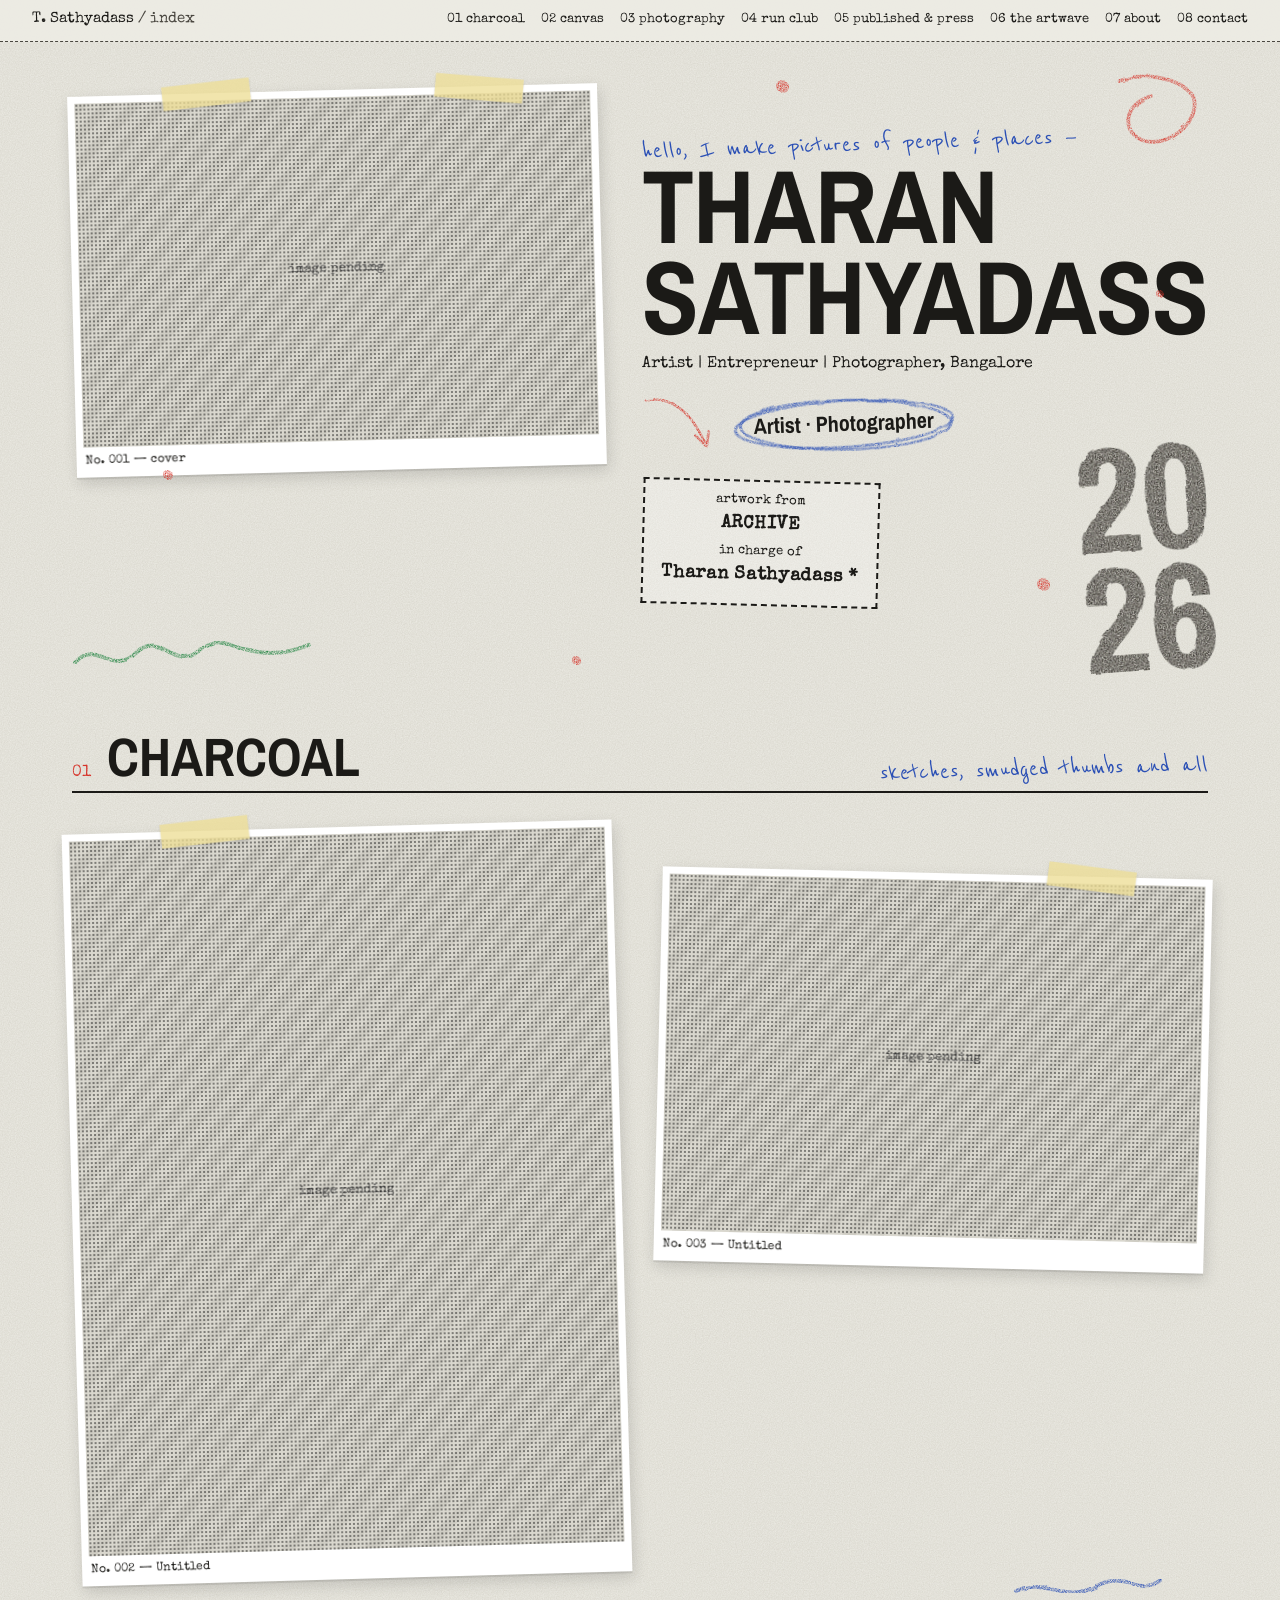
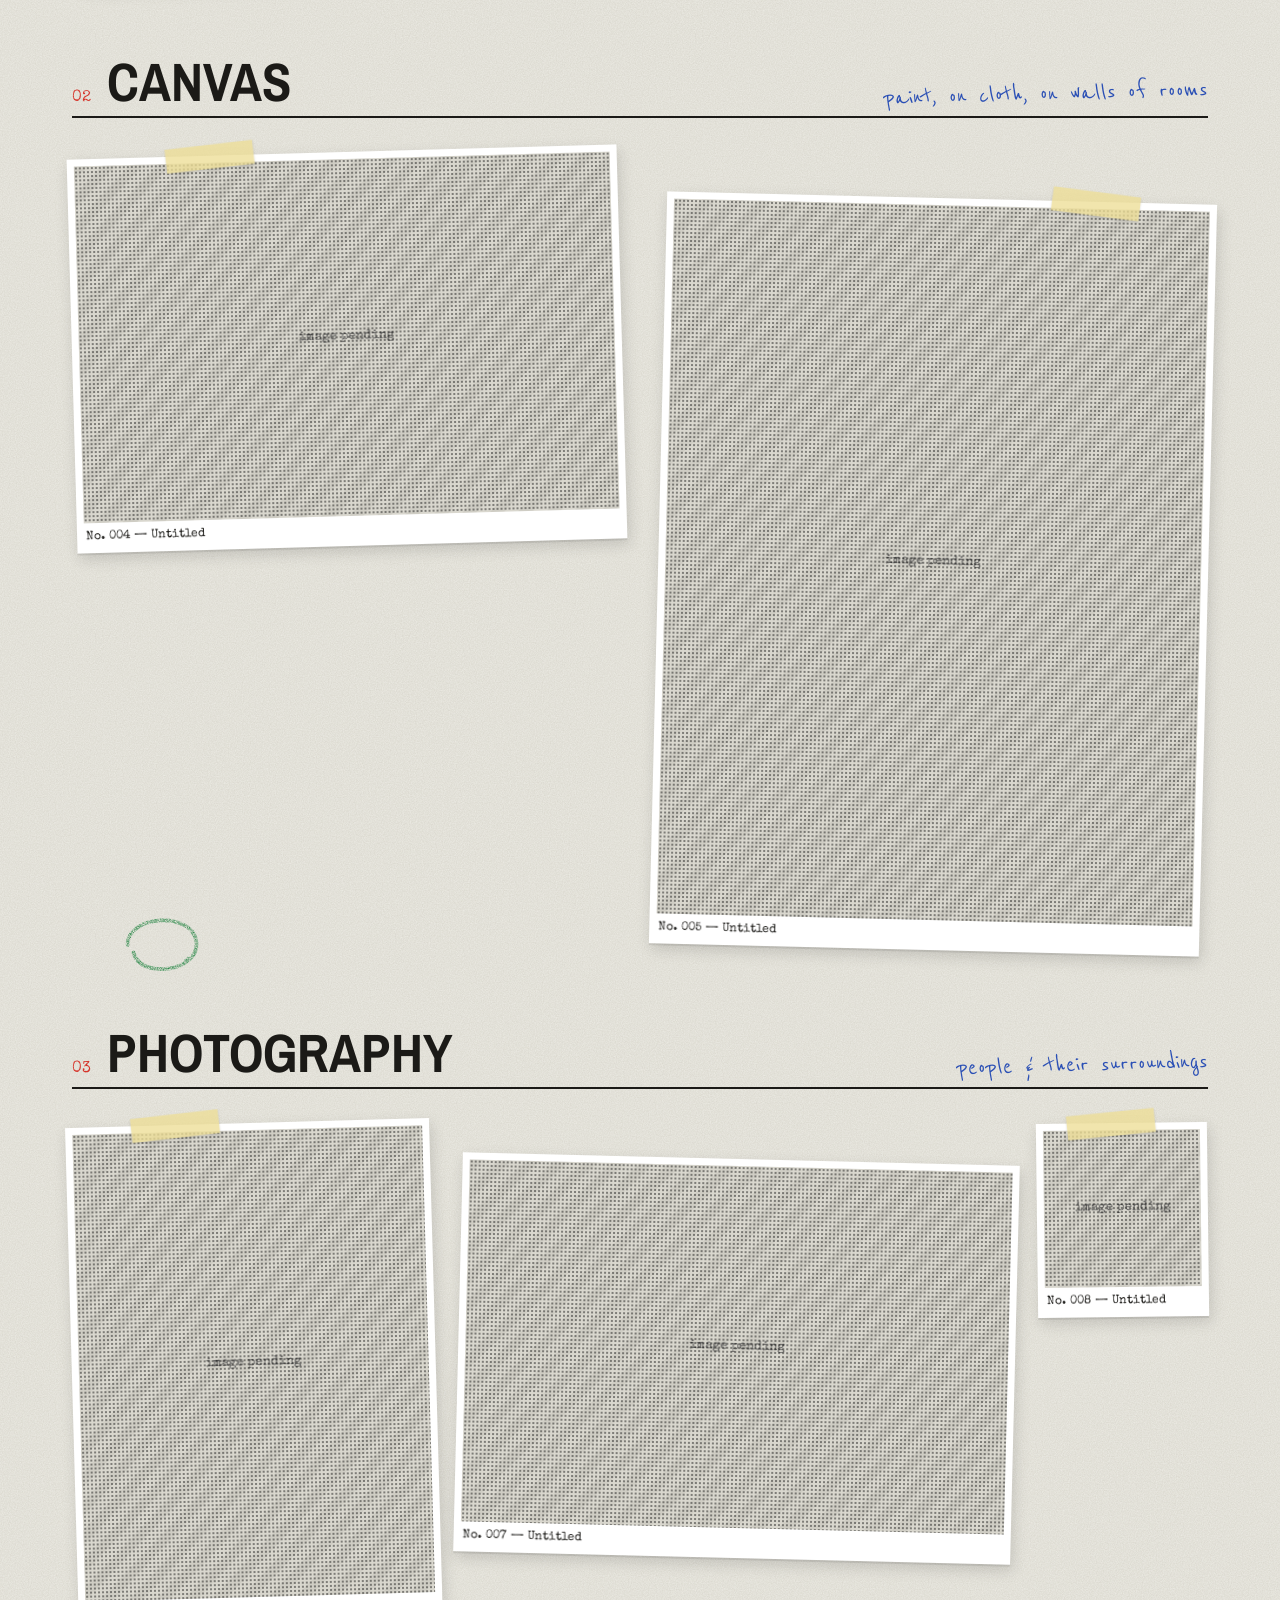
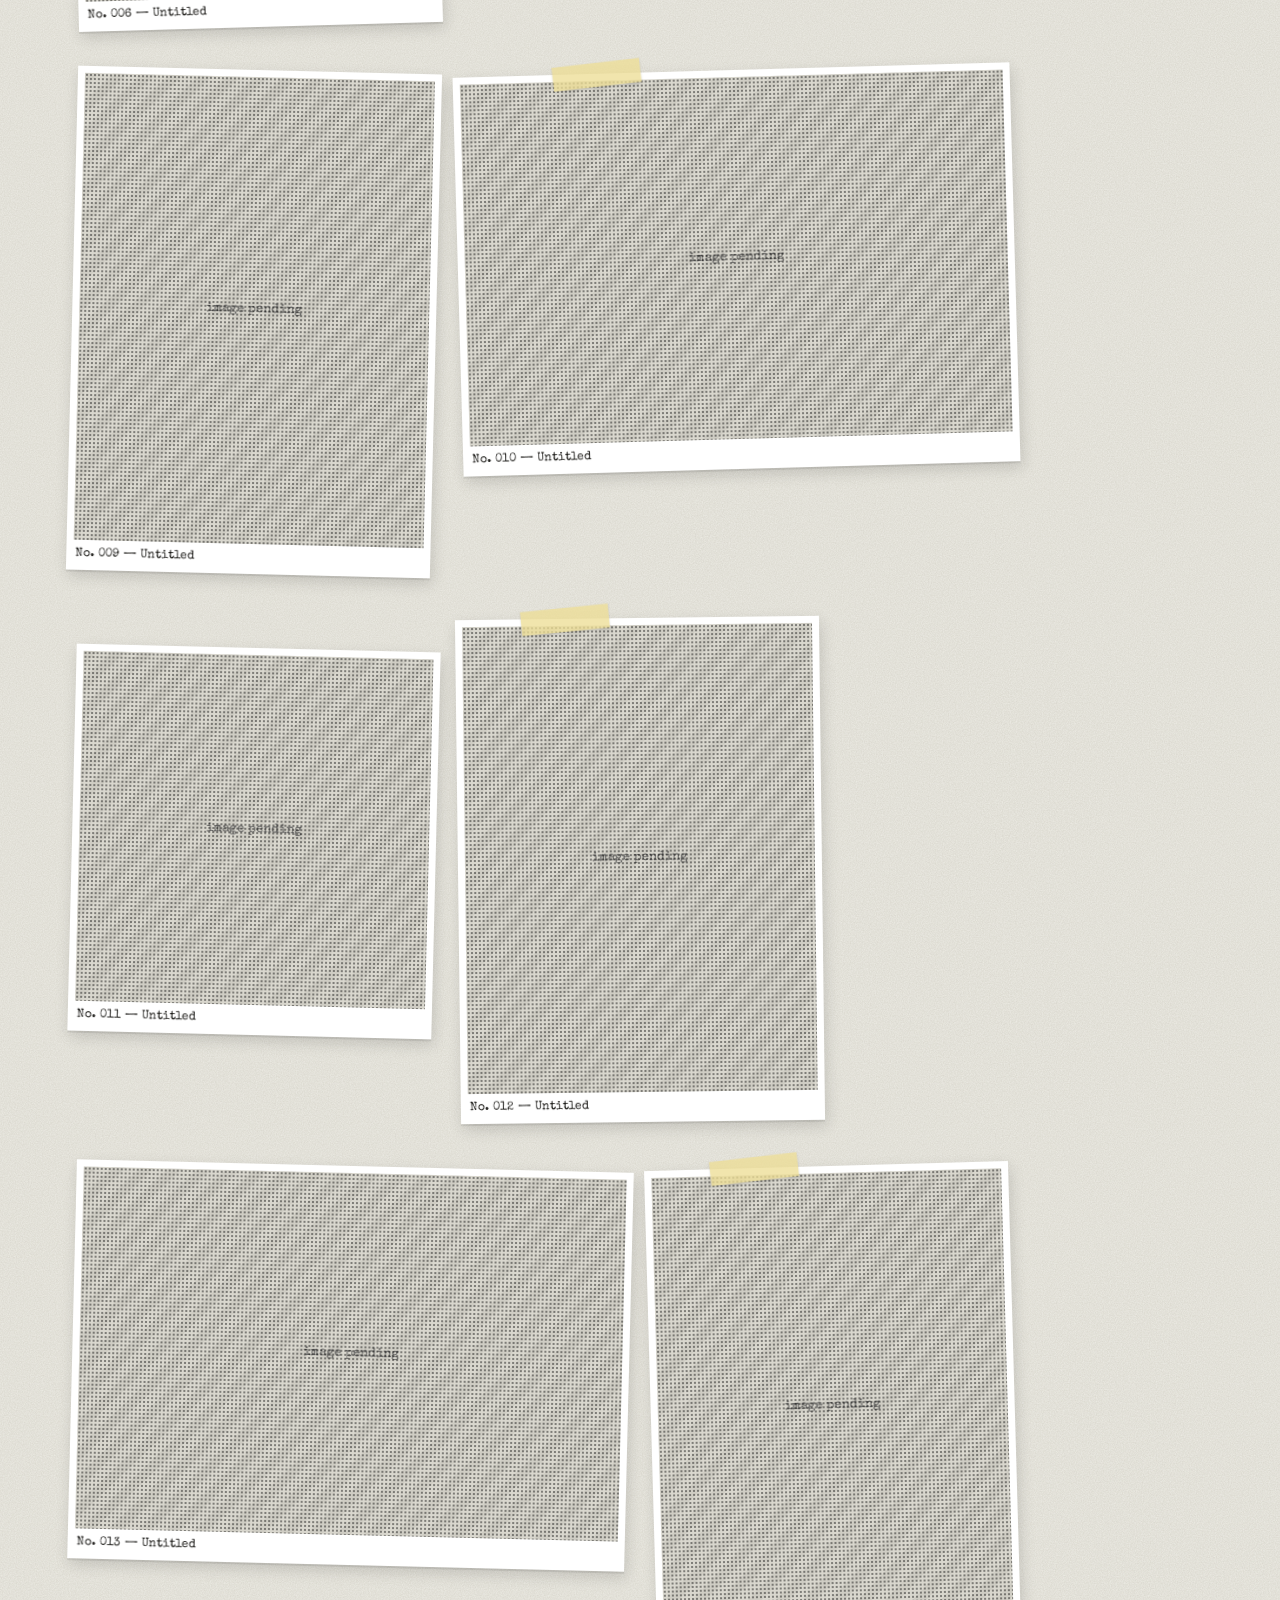
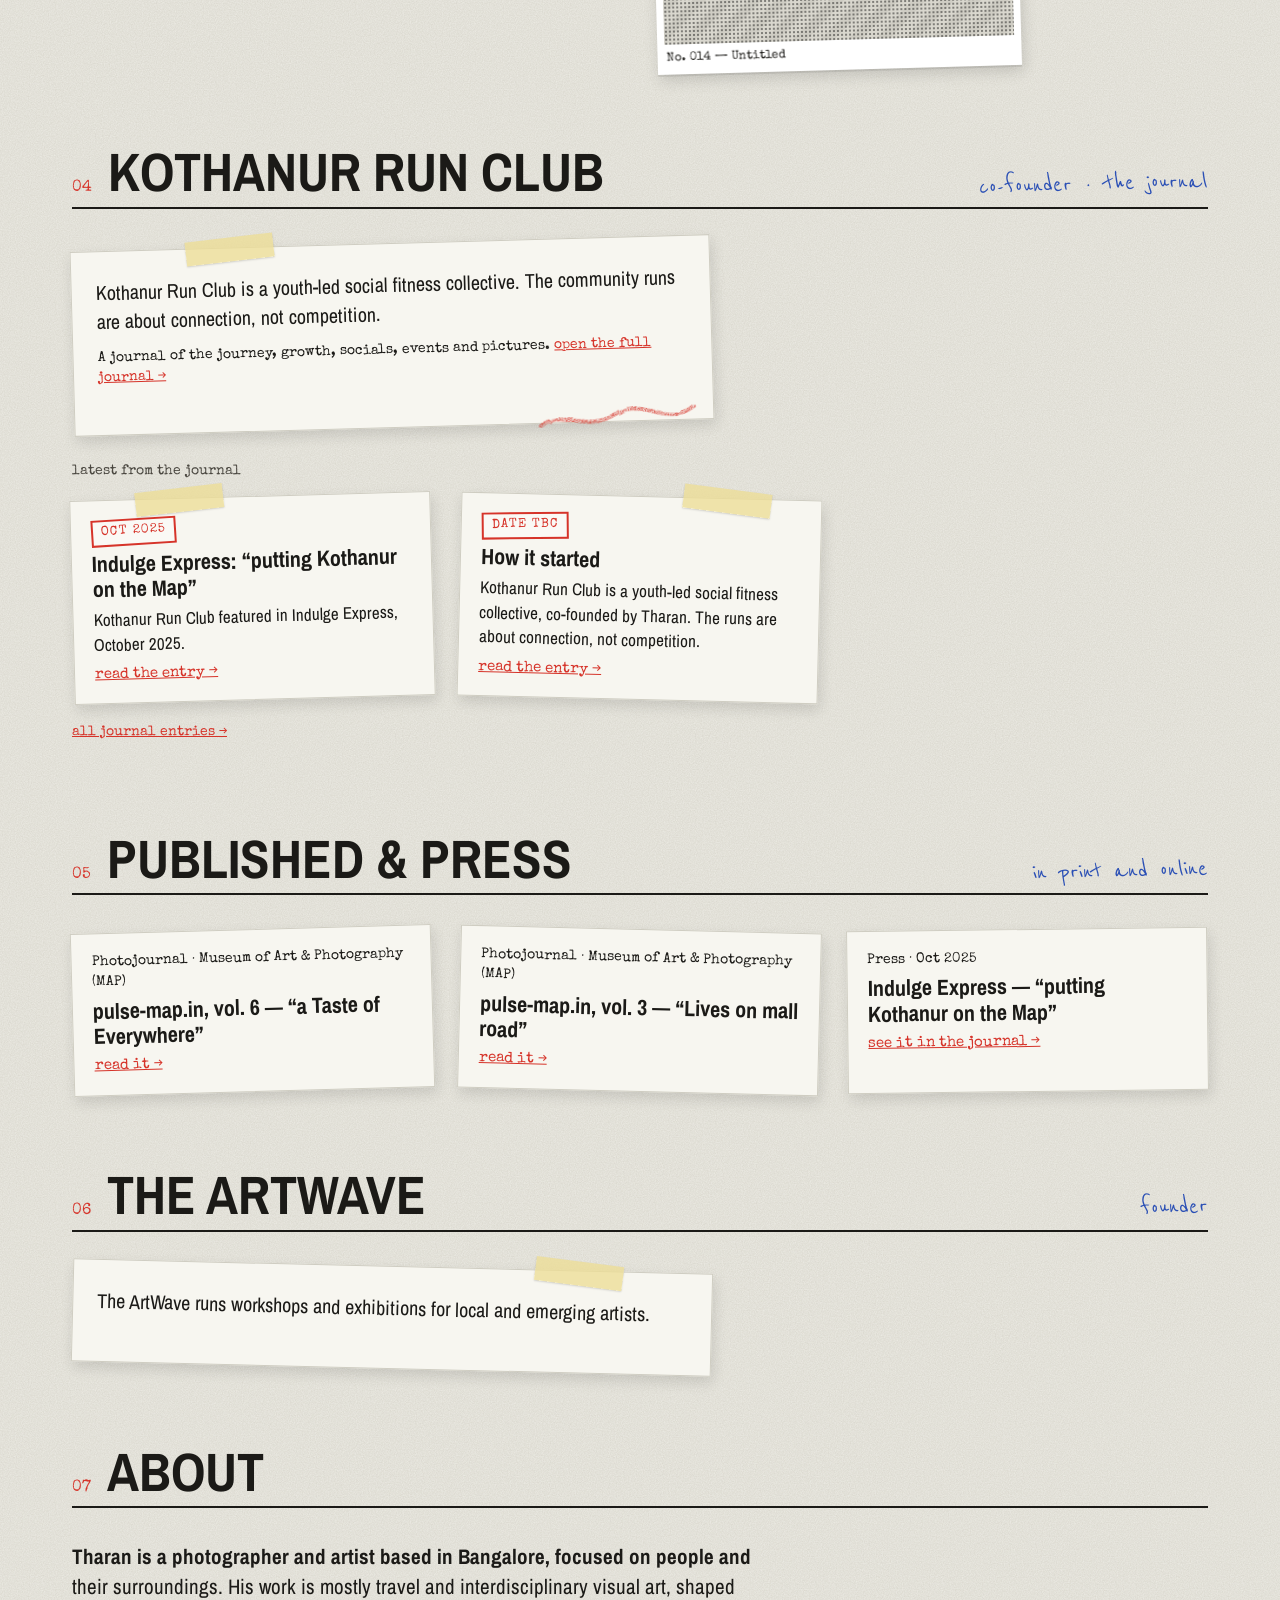
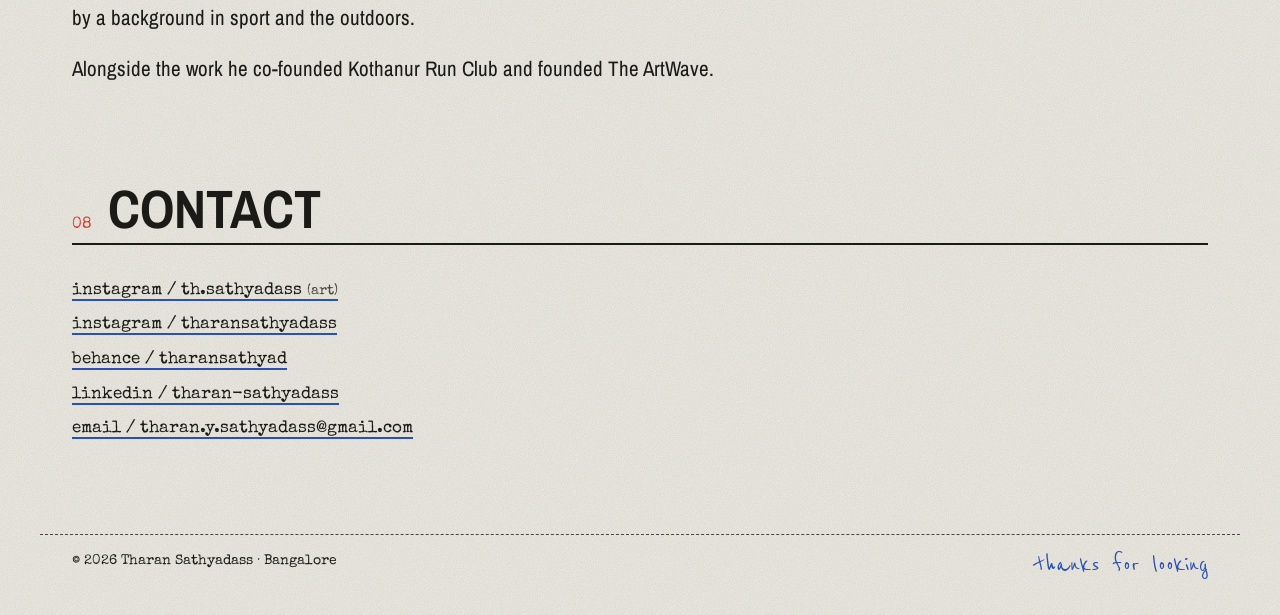
==== index.html @ 6a8d122a "First draft of Tharan's portfolio site Zine/archive collage homepage, titled works from works.js, Ru" ====
<!doctype html>
<html lang="en">
<head>
<meta charset="utf-8">
<meta name="viewport" content="width=device-width, initial-scale=1">
<title>Tharan Sathyadass — Artist · Photographer · Bangalore</title>
<meta name="description" content="Portfolio of Tharan Sathyadass: charcoal sketches, art on canvas and photography from Bangalore.">
<link rel="preconnect" href="https://fonts.googleapis.com">
<link rel="preconnect" href="https://fonts.gstatic.com" crossorigin>
<link href="https://fonts.googleapis.com/css2?family=Archivo+Narrow:wght@400;700&family=IBM+Plex+Mono:wght@400;500&family=Reenie+Beanie&family=Special+Elite&display=swap" rel="stylesheet">
<link rel="stylesheet" href="styles.css">
</head>
<body>

<!-- shared SVG filters + reusable scribbles -->
<svg width="0" height="0" style="position:absolute" aria-hidden="true" focusable="false">
  <defs>
    <filter id="crayon" x="-5%" y="-5%" width="110%" height="110%">
      <feTurbulence type="fractalNoise" baseFrequency="0.04" numOctaves="2" seed="4" result="n"/>
      <feDisplacementMap in="SourceGraphic" in2="n" scale="3.2" result="d"/>
      <feTurbulence type="fractalNoise" baseFrequency="0.9" numOctaves="2" seed="9" result="g"/>
      <feColorMatrix in="g" type="matrix" values="0 0 0 0 0  0 0 0 0 0  0 0 0 0 0  0 0 0 -1.6 1.25" result="grainA"/>
      <feComposite in="d" in2="grainA" operator="in"/>
    </filter>
    <filter id="inkbleed" x="-10%" y="-10%" width="120%" height="120%">
      <feTurbulence type="fractalNoise" baseFrequency="0.06" numOctaves="3" seed="2" result="n"/>
      <feDisplacementMap in="SourceGraphic" in2="n" scale="4" result="d"/>
      <feGaussianBlur in="d" stdDeviation="0.5" result="b"/>
      <feTurbulence type="fractalNoise" baseFrequency="0.7" numOctaves="2" seed="1" result="g"/>
      <feColorMatrix in="g" type="matrix" values="0 0 0 0 0  0 0 0 0 0  0 0 0 0 0  0 0 0 -1.2 1.15" result="m"/>
      <feComposite in="b" in2="m" operator="in"/>
    </filter>
    <filter id="grain" x="0" y="0" width="100%" height="100%">
      <feTurbulence type="fractalNoise" baseFrequency="0.8" numOctaves="3" stitchTiles="stitch"/>
      <feColorMatrix type="matrix" values="0 0 0 0 0.25  0 0 0 0 0.22  0 0 0 0 0.15  0 0 0 0.55 0"/>
    </filter>
  </defs>
</svg>

<header class="topbar">
  <a class="brand" href="#top">T. Sathyadass <span>/ index</span></a>
  <nav class="index" aria-label="Sections">
    <a href="#charcoal">01 charcoal</a>
    <a href="#canvas">02 canvas</a>
    <a href="#photography">03 photography</a>
    <a href="run-club.html">04 run club</a>
    <a href="#press">05 published &amp; press</a>
    <a href="#artwave">06 the artwave</a>
    <a href="#about">07 about</a>
    <a href="#contact">08 contact</a>
  </nav>
</header>

<main id="top">

<!-- ============ HERO ============ -->
<section class="hero wrap">
  <div class="hero-grid">

    <figure class="work hero-img land" data-full="images/image01.jpg" data-cap="No. 001 — cover">
      <img src="images/image01.jpg" alt="Cover image by Tharan Sathyadass" loading="eager">
      <span class="tape t1"></span><span class="tape t2"></span>
      <figcaption class="tag">No. 001 — cover</figcaption>
    </figure>

    <div class="hero-text">
      <p class="note n1">hello, I make pictures of people &amp; places —</p>
      <h1>Tharan<br>Sathyadass</h1>
      <p class="tagline">Artist | Entrepreneur | Photographer, Bangalore</p>

      <div class="oval-wrap">
        <svg class="arrow" viewBox="0 0 120 90" aria-hidden="true"><g class="crayon red">
          <path d="M6 10 C 30 4, 60 14, 82 50 C 88 60, 92 68, 96 76"/>
          <path d="M80 62 L 97 79 L 100 56"/></g></svg>
        <span class="oval">
          <svg viewBox="0 0 260 80" preserveAspectRatio="none" aria-hidden="true"><ellipse class="crayon blue" cx="130" cy="40" rx="122" ry="31" transform="rotate(-2 130 40)"/><ellipse class="crayon blue thin" cx="132" cy="41" rx="118" ry="33" transform="rotate(1 130 40)"/></svg>
          <b>Artist · Photographer</b>
        </span>
      </div>

      <div class="stamp-box">
        <p>artwork from</p>
        <p class="big">ARCHIVE</p>
        <p>in charge of</p>
        <p class="big">Tharan Sathyadass *</p>
      </div>
    </div>

    <div class="year" aria-label="2026">
      <span>20</span><span>26</span>
    </div>

    <svg class="scrib s-hero1" viewBox="0 0 300 60" aria-hidden="true"><path class="crayon green" d="M4 38 C 30 8, 50 56, 80 26 S 130 52, 160 22 S 220 48, 296 16"/></svg>
    <svg class="scrib s-hero2" viewBox="0 0 120 120" aria-hidden="true"><path class="crayon red" d="M10 20 C 40 8, 90 14, 108 40 C 120 70, 80 108, 44 100 C 14 92, 12 52, 52 40"/></svg>
    <i class="dot d1"></i><i class="dot d2"></i><i class="dot d3"></i><i class="dot d4"></i><i class="dot d5"></i>
  </div>
</section>

<!-- ============ 01 CHARCOAL ============ -->
<section id="charcoal" class="sec wrap">
  <header class="sec-head"><span class="num">01</span><h2>Charcoal</h2><span class="note">sketches, smudged thumbs and all</span></header>
  <!-- Artworks are rendered from works.js (edit titles there). -->
  <div class="collage c2" data-section="charcoal">
    <svg class="scrib s-sec" viewBox="0 0 200 40" aria-hidden="true"><path class="crayon blue" d="M4 24 C 40 6, 70 40, 110 18 S 170 30, 196 10"/></svg>
  </div>
  <noscript><p class="note nojs">turn on JavaScript to see this gallery</p></noscript>
</section>

<!-- ============ 02 CANVAS ============ -->
<section id="canvas" class="sec wrap">
  <header class="sec-head"><span class="num">02</span><h2>Canvas</h2><span class="note">paint, on cloth, on walls of rooms</span></header>
  
  <div class="collage c2 flip" data-section="canvas">
    <svg class="scrib s-sec" viewBox="0 0 120 120" aria-hidden="true"><path class="crayon green" d="M14 60 C 14 20, 100 14, 106 56 C 110 96, 30 106, 22 70"/></svg>
  </div>
  <noscript><p class="note nojs">turn on JavaScript to see this gallery</p></noscript>
</section>

<!-- ============ 03 PHOTOGRAPHY ============ -->
<section id="photography" class="sec wrap">
  <header class="sec-head"><span class="num">03</span><h2>Photography</h2><span class="note">people &amp; their surroundings</span></header>
  <div class="collage photo" data-section="photography">
  </div>
  <noscript><p class="note nojs">turn on JavaScript to see this gallery</p></noscript>
</section>

<!-- ============ 04 RUN CLUB ============ -->
<section id="runclub" class="sec wrap">
  <header class="sec-head"><span class="num">04</span><h2>Kothanur Run Club</h2><span class="note">co-founder &middot; the journal</span></header>
  <div class="textcard r-l">
    <span class="tape t1"></span>
    <p>Kothanur Run Club is a youth-led social fitness collective. The community runs are about connection, not competition.</p>
    <p class="mono small">A journal of the journey, growth, socials, events and pictures. <a href="run-club.html">open the full journal &rarr;</a></p>
    <svg class="scrib s-card" viewBox="0 0 200 40" aria-hidden="true"><path class="crayon red" d="M4 28 C 30 6, 60 38, 96 16 S 160 34, 196 8"/></svg>
  </div>
  <p class="mono small jlabel">latest from the journal</p>
  <ul class="clippings jclips" id="journal-latest" data-count="3"></ul>
  <noscript><p class="note nojs">turn on JavaScript to see the journal, or <a href="run-club.html">open it here</a></p></noscript>
  <p class="mono small"><a class="more" href="run-club.html">all journal entries &rarr;</a></p>
</section>

<!-- ============ 05 PUBLISHED & PRESS ============ -->
<section id="press" class="sec wrap">
  <header class="sec-head"><span class="num">05</span><h2>Published &amp; Press</h2><span class="note">in print and online</span></header>
  <ul class="clippings">
    <li class="r-l">
      <span class="mono small">Photojournal · Museum of Art &amp; Photography (MAP)</span>
      <h3>pulse-map.in, vol. 6 — “a Taste of Everywhere”</h3>
      <a href="https://pulse-map.in/" target="_blank" rel="noopener">read it &rarr;</a> <!-- TODO: exact URL for volume 6 -->
    </li>
    <li class="r-r">
      <span class="mono small">Photojournal · Museum of Art &amp; Photography (MAP)</span>
      <h3>pulse-map.in, vol. 3 — “Lives on mall road”</h3>
      <a href="https://pulse-map.in/" target="_blank" rel="noopener">read it &rarr;</a> <!-- TODO: exact URL for volume 3 -->
    </li>
    <li class="r-l2">
      <span class="mono small">Press · Oct 2025</span>
      <h3>Indulge Express — “putting Kothanur on the Map”</h3>
      <a href="run-club.html#press-indulge-express">see it in the journal &rarr;</a> <!-- TODO: article URL -->
    </li>
  </ul>
</section>

<!-- ============ 06 THE ARTWAVE ============ -->
<section id="artwave" class="sec wrap">
  <header class="sec-head"><span class="num">06</span><h2>The ArtWave</h2><span class="note">founder</span></header>
  <div class="textcard r-r">
    <span class="tape t2"></span>
    <p>The ArtWave runs workshops and exhibitions for local and emerging artists.</p>
    <!-- TODO: link to The ArtWave (site / Instagram) -->
  </div>
</section>

<!-- ============ 07 ABOUT ============ -->
<section id="about" class="sec wrap">
  <header class="sec-head"><span class="num">07</span><h2>About</h2></header>
  <div class="about">
    <p>Tharan is a photographer and artist based in Bangalore, focused on people and their surroundings. His work is mostly travel and interdisciplinary visual art, shaped by a background in sport and the outdoors.</p>
    <p>Alongside the work he co-founded Kothanur Run Club and founded The ArtWave.</p>
  </div>
</section>

<!-- ============ 08 CONTACT ============ -->
<section id="contact" class="sec wrap">
  <header class="sec-head"><span class="num">08</span><h2>Contact</h2></header>
  <ul class="links mono">
    <li><a href="https://instagram.com/th.sathyadass" target="_blank" rel="noopener">instagram / th.sathyadass <small>(art)</small></a></li>
    <li><a href="https://instagram.com/tharansathyadass" target="_blank" rel="noopener">instagram / tharansathyadass</a></li>
    <li><a href="https://behance.net/tharansathyad" target="_blank" rel="noopener">behance / tharansathyad</a></li>
    <li><a href="https://linkedin.com/in/tharan-sathyadass-37b19a311" target="_blank" rel="noopener">linkedin / tharan-sathyadass</a></li>
    <li><a href="mailto:tharan.y.sathyadass@gmail.com">email / tharan.y.sathyadass@gmail.com</a></li>
  </ul>
</section>

</main>

<footer class="foot wrap mono small">&copy; 2026 Tharan Sathyadass &middot; Bangalore <span class="note">thanks for looking</span></footer>

<div class="lightbox" id="lightbox" hidden role="dialog" aria-modal="true" aria-label="Image viewer">
  <button class="lb-close" aria-label="Close">&times;</button>
  <figure><img alt=""><figcaption></figcaption></figure>
</div>

<script src="works.js"></script>
<script src="journal.js"></script>
<script src="script.js"></script>
</body>
</html>
---- styles.css ----
:root{
  --paper:#ecebe4; --ink:#1b1a17; --ink-soft:#4a4740;
  --red:#d6342a; --blue:#2a4fb5; --green:#2f8a4b;
  --f-note:"Reenie Beanie","Nothing You Could Do",cursive;
  --f-label:"Archivo Narrow","Inter Tight",Arial Narrow,sans-serif;
  --f-type:"Special Elite","IBM Plex Mono",Courier New,monospace;
  --gutter:16px;
}
*{box-sizing:border-box}
html{scroll-behavior:smooth;scroll-padding-top:70px}
body{margin:0;background:var(--paper);color:var(--ink);font-family:var(--f-label);font-size:18px;line-height:1.45;overflow-x:clip;background-image:url("data:image/svg+xml;utf8,<svg xmlns='http://www.w3.org/2000/svg' width='300' height='300'><filter id='n'><feTurbulence type='fractalNoise' baseFrequency='0.85' numOctaves='3' stitchTiles='stitch'/><feColorMatrix values='0 0 0 0 .3  0 0 0 0 .27  0 0 0 0 .2  0 0 0 .22 0'/></filter><rect width='300' height='300' filter='url(%23n)'/></svg>")}
img{max-width:100%;display:block}
a{color:inherit}
.wrap{max-width:1200px;margin:0 auto;padding-left:var(--gutter);padding-right:var(--gutter)}
.mono{font-family:var(--f-type)} .small{font-size:14px}
.note{font-family:var(--f-note);font-size:28px;line-height:1;color:var(--blue)}

/* nav */
.topbar{position:sticky;top:0;z-index:40;background:rgba(236,235,228,.94);border-bottom:1px dashed var(--ink-soft);padding:8px var(--gutter);display:flex;flex-wrap:wrap;gap:4px 24px;align-items:baseline;justify-content:space-between}
.brand{font-family:var(--f-type);text-decoration:none;font-size:15px}
.brand span{color:var(--ink-soft)}
.index{display:flex;gap:4px 16px;flex-wrap:wrap;font-family:var(--f-type);font-size:13px}
.index a{text-decoration:none;padding:2px 0;border-bottom:1px solid transparent}
.index a:hover,.index a:focus-visible{border-bottom-color:var(--red);color:var(--red)}

/* crayon strokes */
.crayon{fill:none;stroke-width:5;stroke-linecap:round;stroke-linejoin:round;filter:url(#crayon)}
.crayon.thin{stroke-width:2.5}
.red{stroke:var(--red)} .blue{stroke:var(--blue)} .green{stroke:var(--green)}
.scrib{position:absolute;pointer-events:none;overflow:visible}
.dot{position:absolute;width:12px;height:12px;border-radius:50%;background:var(--red);opacity:.9;filter:url(#crayon)}

/* HERO */
.hero{padding-top:28px;padding-bottom:20px}
.hero-grid{position:relative;display:grid;grid-template-columns:1fr;gap:28px}
.hero-img{aspect-ratio:3/2;transform:rotate(-1.5deg);margin:0}
.hero-text{position:relative}
.n1{display:block;transform:rotate(-2deg);margin-bottom:4px}
h1{font-family:var(--f-label);font-weight:700;text-transform:uppercase;font-size:clamp(46px,13vw,104px);line-height:.88;margin:0 0 10px;letter-spacing:-.01em}
.tagline{font-family:var(--f-type);font-size:16px;margin:0 0 18px}
.oval-wrap{position:relative;display:flex;align-items:center;gap:6px;margin:10px 0 26px}
.arrow{width:80px;height:60px;overflow:visible;flex:none}
.arrow .crayon{stroke-width:4}
.oval{position:relative;display:inline-block;padding:14px 26px;transform:rotate(-2deg)}
.oval svg{position:absolute;inset:0;width:100%;height:100%;overflow:visible}
.oval .crayon{stroke-width:3.5}
.oval b{position:relative;font-family:var(--f-label);font-weight:700;font-size:22px;white-space:nowrap}
.stamp-box{display:inline-block;border:2.5px dashed var(--ink);padding:10px 18px;text-align:center;font-family:var(--f-type);transform:rotate(1.5deg);background:rgba(255,255,255,.25)}
.stamp-box p{margin:0;font-size:13px;text-transform:lowercase}
.stamp-box .big{font-size:18px;font-weight:700;text-transform:none;letter-spacing:.04em;margin-bottom:6px}
.year{display:flex;flex-direction:column;line-height:.8;font-family:var(--f-label);font-weight:700;font-size:clamp(90px,26vw,170px);color:#2a2824;filter:url(#inkbleed);transform:rotate(-4deg);justify-self:end;margin-top:-10px}
.year span{display:block}
.s-hero1{width:240px;height:48px;left:0;bottom:-34px}
.s-hero2{width:90px;height:90px;right:6px;top:-24px;opacity:.9}
.d1{left:62%;top:-10px}.d2{left:8%;bottom:30%;width:9px;height:9px}.d3{right:14%;bottom:10%}.d4{left:44%;bottom:-18px;width:8px;height:8px}.d5{right:4%;top:36%;width:7px;height:7px}

@media (min-width:860px){
  :root{--gutter:32px}
  .hero{padding-top:48px}
  .hero-grid{grid-template-columns:1.25fr 1fr;gap:40px;align-items:start}
  .hero-img{grid-row:1 / span 2}
  .year{position:absolute;right:-6px;bottom:-30px;margin:0;font-size:150px}
  .hero-text{padding-top:10px}
  .hero-grid{min-height:480px}
}

/* sections */
.sec{padding-top:64px;padding-bottom:12px}
.sec-head{display:flex;flex-wrap:wrap;align-items:baseline;gap:6px 16px;border-bottom:2px solid var(--ink);padding-bottom:6px;margin-bottom:34px}
.sec-head .num{font-family:var(--f-type);font-size:16px;color:var(--red)}
.sec-head h2{margin:0;font-family:var(--f-label);font-weight:700;text-transform:uppercase;font-size:clamp(32px,8vw,54px);line-height:1}
.sec-head .note{margin-left:auto;transform:rotate(-1.5deg)}

/* works */
.collage{position:relative;display:grid;grid-template-columns:1fr 1fr;gap:34px 18px;align-items:start}
.collage.c2{grid-template-columns:1fr}
.work{position:relative;margin:0;cursor:zoom-in;background:#fff;padding:7px 7px 0;box-shadow:0 2px 0 rgba(0,0,0,.08),2px 6px 14px rgba(0,0,0,.14);transition:transform .2s}
.work:hover,.work:focus-visible{transform:rotate(0) scale(1.02);z-index:5;outline:2px dashed var(--red);outline-offset:4px}
.work img{width:100%;height:100%;object-fit:cover;filter:grayscale(1) contrast(1.45) brightness(1.03)}
/* image box + halftone overlay */
.work{display:flex;flex-direction:column}
.work::before{content:"";position:absolute;left:7px;right:7px;top:7px;z-index:2;pointer-events:none;
  bottom:30px;
  background:radial-gradient(circle at center,#000 0 .9px,transparent 1.5px) 0 0/4px 4px;mix-blend-mode:multiply;opacity:.42}
.work img,.work.missing::after{aspect-ratio:var(--ar,4/3)}
.port{--ar:3/4}.land{--ar:3/2}.sq{--ar:1/1}
.hero-img{--ar:3/2;aspect-ratio:auto}
.tag{order:2;font-family:var(--f-type);font-size:12px;padding:6px 2px 7px;color:var(--ink);height:30px;white-space:nowrap;overflow:hidden;text-overflow:ellipsis}
.tape{position:absolute;width:88px;height:24px;background:rgba(238,222,150,.78);box-shadow:0 1px 2px rgba(0,0,0,.15);z-index:3}
.tape.t1{top:-11px;left:18%;transform:rotate(-5deg)}
.tape.t2{top:-10px;right:14%;transform:rotate(6deg)}
.r-l{transform:rotate(-1.6deg)}.r-r{transform:rotate(1.4deg)}.r-l2{transform:rotate(-.7deg)}
.collage .scrib.s-sec{width:150px;height:50px;right:4%;bottom:-34px}
.collage.flip .scrib.s-sec{left:4%;right:auto;width:90px;height:90px;bottom:-40px}

/* placeholder (images not downloaded yet) */
.work.missing img{visibility:hidden;position:absolute;width:1px;height:1px}
.work.missing::after{content:"image pending";display:flex;align-items:center;justify-content:center;font-family:var(--f-type);font-size:13px;color:#555;
  background:repeating-linear-gradient(135deg,#cfcdc4 0 10px,#d9d7ce 10px 20px);width:100%;order:1}

@media (min-width:640px){
  .collage.c2{grid-template-columns:1fr 1fr;gap:40px 36px}
  .collage.c2 .work:nth-child(2){margin-top:46px}
}
@media (min-width:900px){
  .collage.photo{grid-template-columns:repeat(6,1fr);gap:44px 22px}
  .collage.photo .work{grid-column:span 2}
  .collage.photo .work:nth-child(1){grid-column:span 2;margin-top:0}
  .collage.photo .work:nth-child(2){grid-column:span 3;margin-top:36px}
  .collage.photo .work:nth-child(3){grid-column:span 1}
  .collage.photo .work:nth-child(5){grid-column:span 3}
  .collage.photo .work:nth-child(8){grid-column:span 3}
  .collage.photo .work:nth-child(4),.collage.photo .work:nth-child(6),.collage.photo .work:nth-child(7),.collage.photo .work:nth-child(9){grid-column:span 2}
  .collage.photo .work:nth-child(6){margin-top:30px}
}

/* text cards */
.textcard{position:relative;max-width:640px;background:#f7f6f0;border:1px solid #cfcdc2;padding:26px 24px 34px;box-shadow:2px 6px 14px rgba(0,0,0,.12);font-size:20px}
.textcard p{margin:0 0 12px}
.textcard .scrib.s-card{width:160px;height:34px;right:16px;bottom:-14px}
.textcard a{color:var(--red)}

.clippings{list-style:none;margin:0;padding:0;display:grid;gap:26px;grid-template-columns:1fr}
.clippings li{position:relative;background:#f7f6f0;border:1px solid #cfcdc2;padding:18px 20px;box-shadow:2px 6px 14px rgba(0,0,0,.12);display:flex;flex-direction:column;gap:6px}
.clippings h3{margin:0;font-family:var(--f-label);font-size:22px;line-height:1.15}
.clippings a{font-family:var(--f-type);color:var(--red);font-size:15px}
@media (min-width:760px){.clippings{grid-template-columns:repeat(3,1fr)}}

.about{max-width:680px;font-size:21px}
.about p:first-child::first-line{font-weight:700}
.links{list-style:none;padding:0;margin:0;display:grid;gap:10px;font-size:17px}
.links a{text-decoration:none;border-bottom:2px solid var(--blue)}
.links a:hover{color:var(--red);border-color:var(--red)}
.links small{color:var(--ink-soft)}
.foot{margin-top:80px;padding-top:16px;padding-bottom:36px;border-top:1px dashed var(--ink-soft);display:flex;flex-wrap:wrap;justify-content:space-between;gap:8px}

/* lightbox */
.lightbox{position:fixed;inset:0;z-index:100;background:rgba(20,19,16,.93);display:flex;align-items:center;justify-content:center;padding:24px var(--gutter)}
.lightbox[hidden]{display:none}
.lightbox figure{margin:0;max-width:100%;max-height:100%;display:flex;flex-direction:column;align-items:center;gap:10px}
.lightbox img{max-width:100%;max-height:calc(100vh - 110px);object-fit:contain;background:#222}
.lightbox img.lb-missing{width:min(560px,90vw);height:360px;background:repeating-linear-gradient(135deg,#3a3935 0 10px,#42413c 10px 20px)}
.lightbox figcaption{font-family:var(--f-type);color:#ecebe4;font-size:14px}
.lb-close{position:absolute;top:10px;right:14px;background:none;border:0;color:#ecebe4;font-size:40px;line-height:1;cursor:pointer}

@media (prefers-reduced-motion:reduce){html{scroll-behavior:auto}.work{transition:none}}

/* ---------- gallery / journal additions ---------- */
.nojs{display:block;margin-top:14px}
h1.h-sec{margin:0;font-family:var(--f-label);font-weight:700;text-transform:uppercase;font-size:clamp(32px,8vw,54px);line-height:1;letter-spacing:0}
.jlabel{margin:34px 0 14px;color:var(--ink-soft)}
.more{color:var(--red)}
.jclips{margin-bottom:22px}
.jclip{position:relative;background:#f7f6f0;border:1px solid #cfcdc2;padding:22px 20px 18px;box-shadow:2px 6px 14px rgba(0,0,0,.12);display:flex;flex-direction:column;gap:8px}
.jclip h3{margin:0;font-size:22px;line-height:1.15}
.jclip .excerpt{margin:0;font-size:17px}
.jclip a{font-family:var(--f-type);color:var(--red);font-size:15px;margin-top:auto}
.datestamp{align-self:flex-start;font-family:var(--f-type);font-size:13px;text-transform:uppercase;letter-spacing:.08em;color:var(--red);border:2px solid var(--red);padding:2px 8px;transform:rotate(-2deg);background:rgba(255,255,255,.3)}
.jphoto{display:block;background:#fff;padding:5px;box-shadow:0 2px 6px rgba(0,0,0,.15)}
.jphoto img{width:100%;aspect-ratio:3/2;object-fit:cover;filter:grayscale(1) contrast(1.3)}
.jphoto.missing img{visibility:hidden;height:0;aspect-ratio:auto}
.jphoto.missing::after{content:"image pending";display:flex;align-items:center;justify-content:center;aspect-ratio:3/2;font-family:var(--f-type);font-size:13px;color:#555;background:repeating-linear-gradient(135deg,#cfcdc4 0 10px,#d9d7ce 10px 20px)}

.follow{margin-top:30px}
.todo{color:var(--ink-soft)}
.logpage .sec{padding-top:40px}
.logbook{display:grid;gap:30px;max-width:760px;position:relative;padding-left:0}
.entry{position:relative;background:#f7f6f0;border:1px solid #cfcdc2;box-shadow:2px 6px 14px rgba(0,0,0,.12);
  background-image:repeating-linear-gradient(transparent 0 31px,rgba(42,79,181,.15) 31px 32px)}
.entry::before{content:"";position:absolute;left:34px;top:0;bottom:0;width:2px;background:rgba(214,52,42,.35)}
.entry summary{list-style:none;cursor:pointer;display:flex;flex-wrap:wrap;align-items:baseline;gap:8px 16px;padding:18px 18px 14px 52px}
.entry summary::-webkit-details-marker{display:none}
.entry summary:focus-visible{outline:2px dashed var(--red);outline-offset:-4px}
.entry h2{margin:0;font-size:clamp(22px,5vw,30px);line-height:1.15;flex:1 1 220px}
.more-hint{font-family:var(--f-note);font-size:22px;color:var(--blue)}
.entry details[open] .more-hint{opacity:.5}
.entry-body{padding:4px 20px 22px 52px;font-size:19px}
.entry-body p{margin:0 0 12px}
.entry-body a{color:var(--red)}
.jphotos{display:grid;grid-template-columns:repeat(auto-fit,minmax(180px,1fr));gap:14px;margin:14px 0}
.entry .tags{color:var(--blue)}
@media (max-width:480px){
  .entry::before{left:18px}
  .entry summary{padding-left:32px}
  .entry-body{padding-left:32px;padding-right:16px}
}
@media (min-width:760px){.jclips{grid-template-columns:repeat(3,1fr)}}
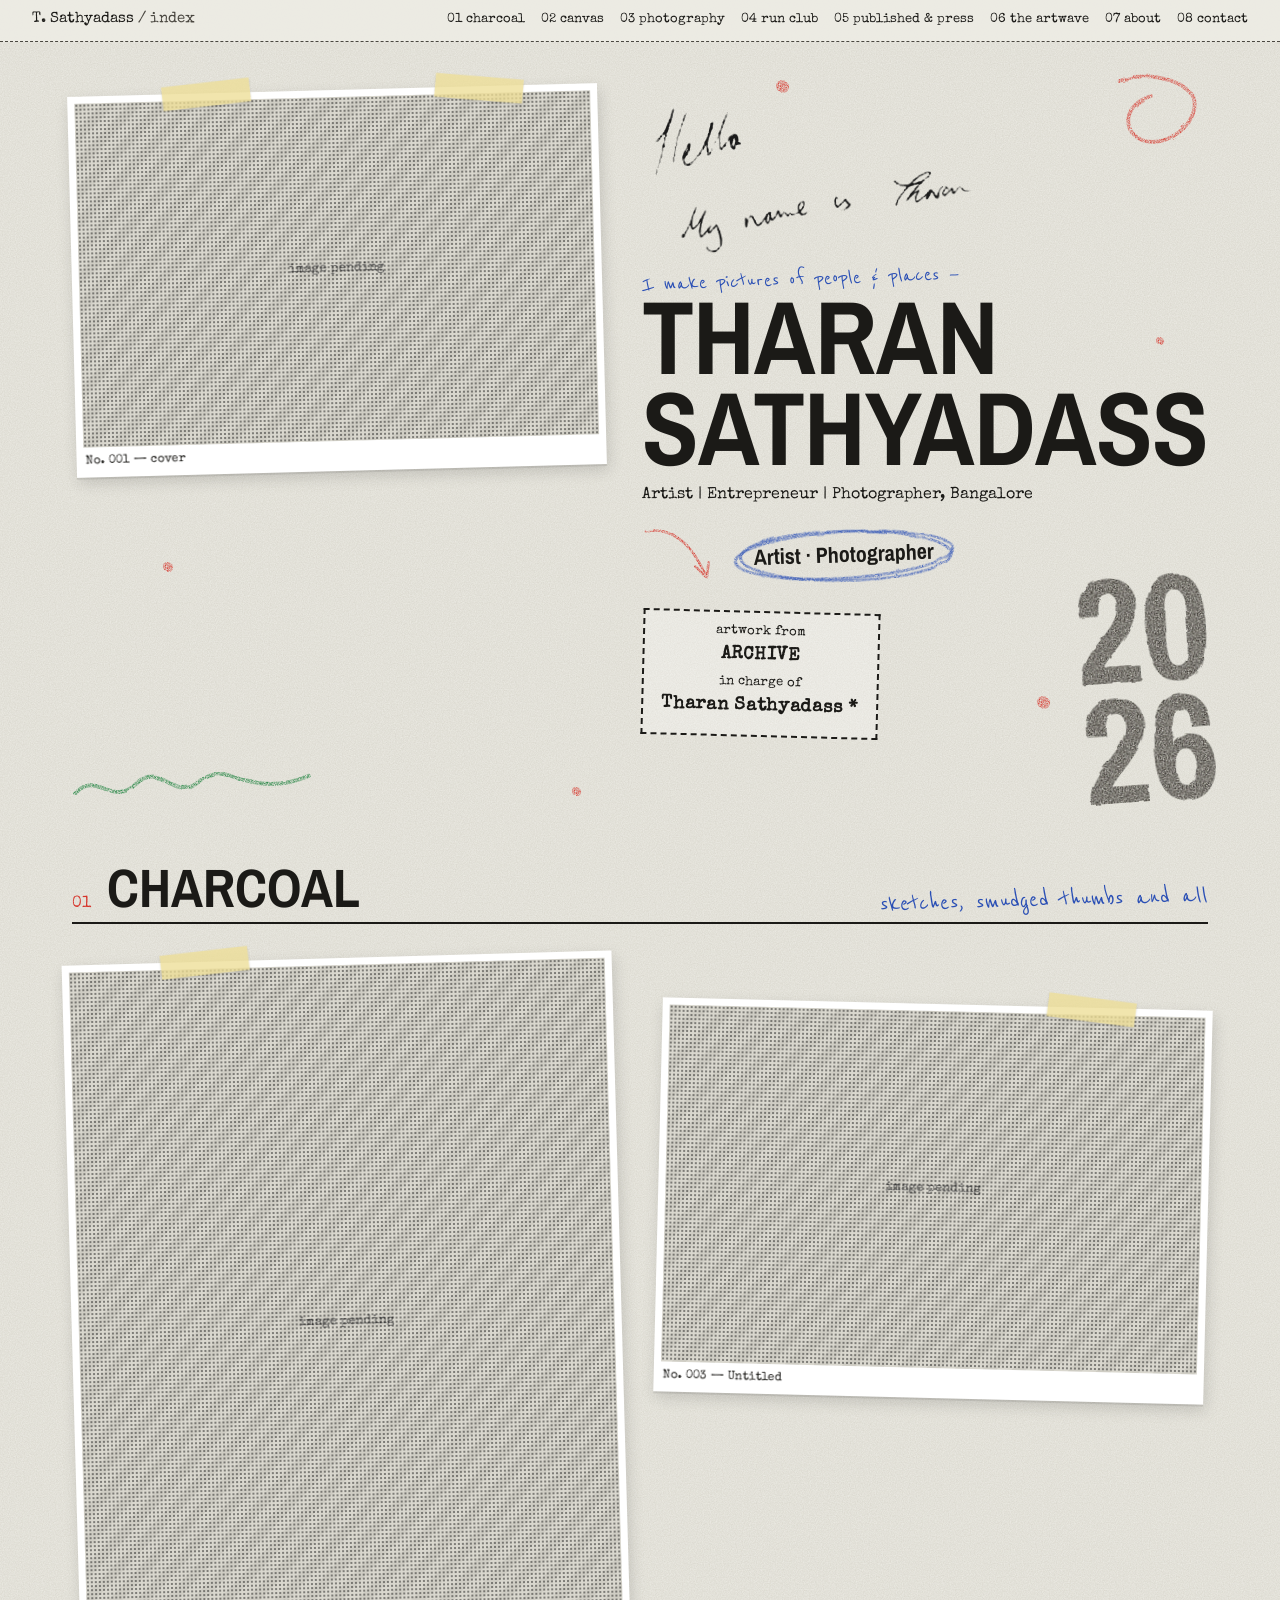
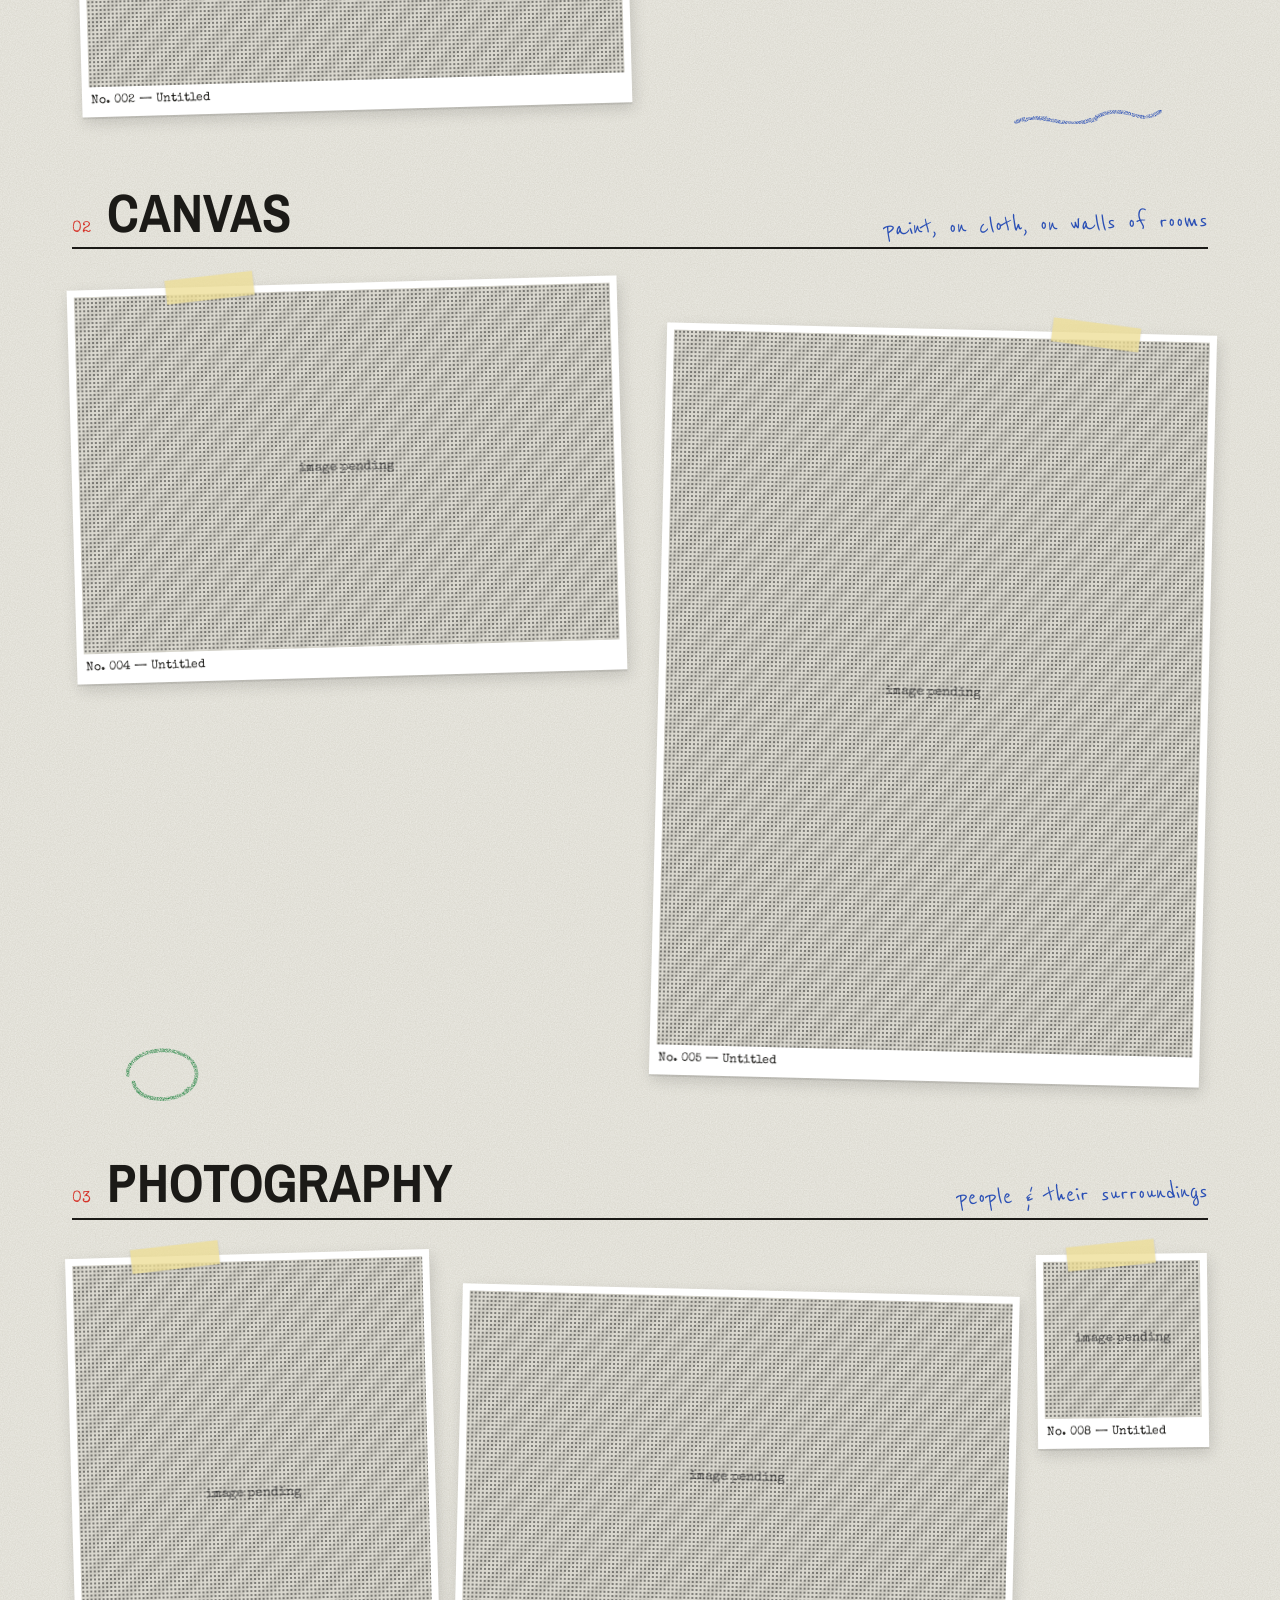
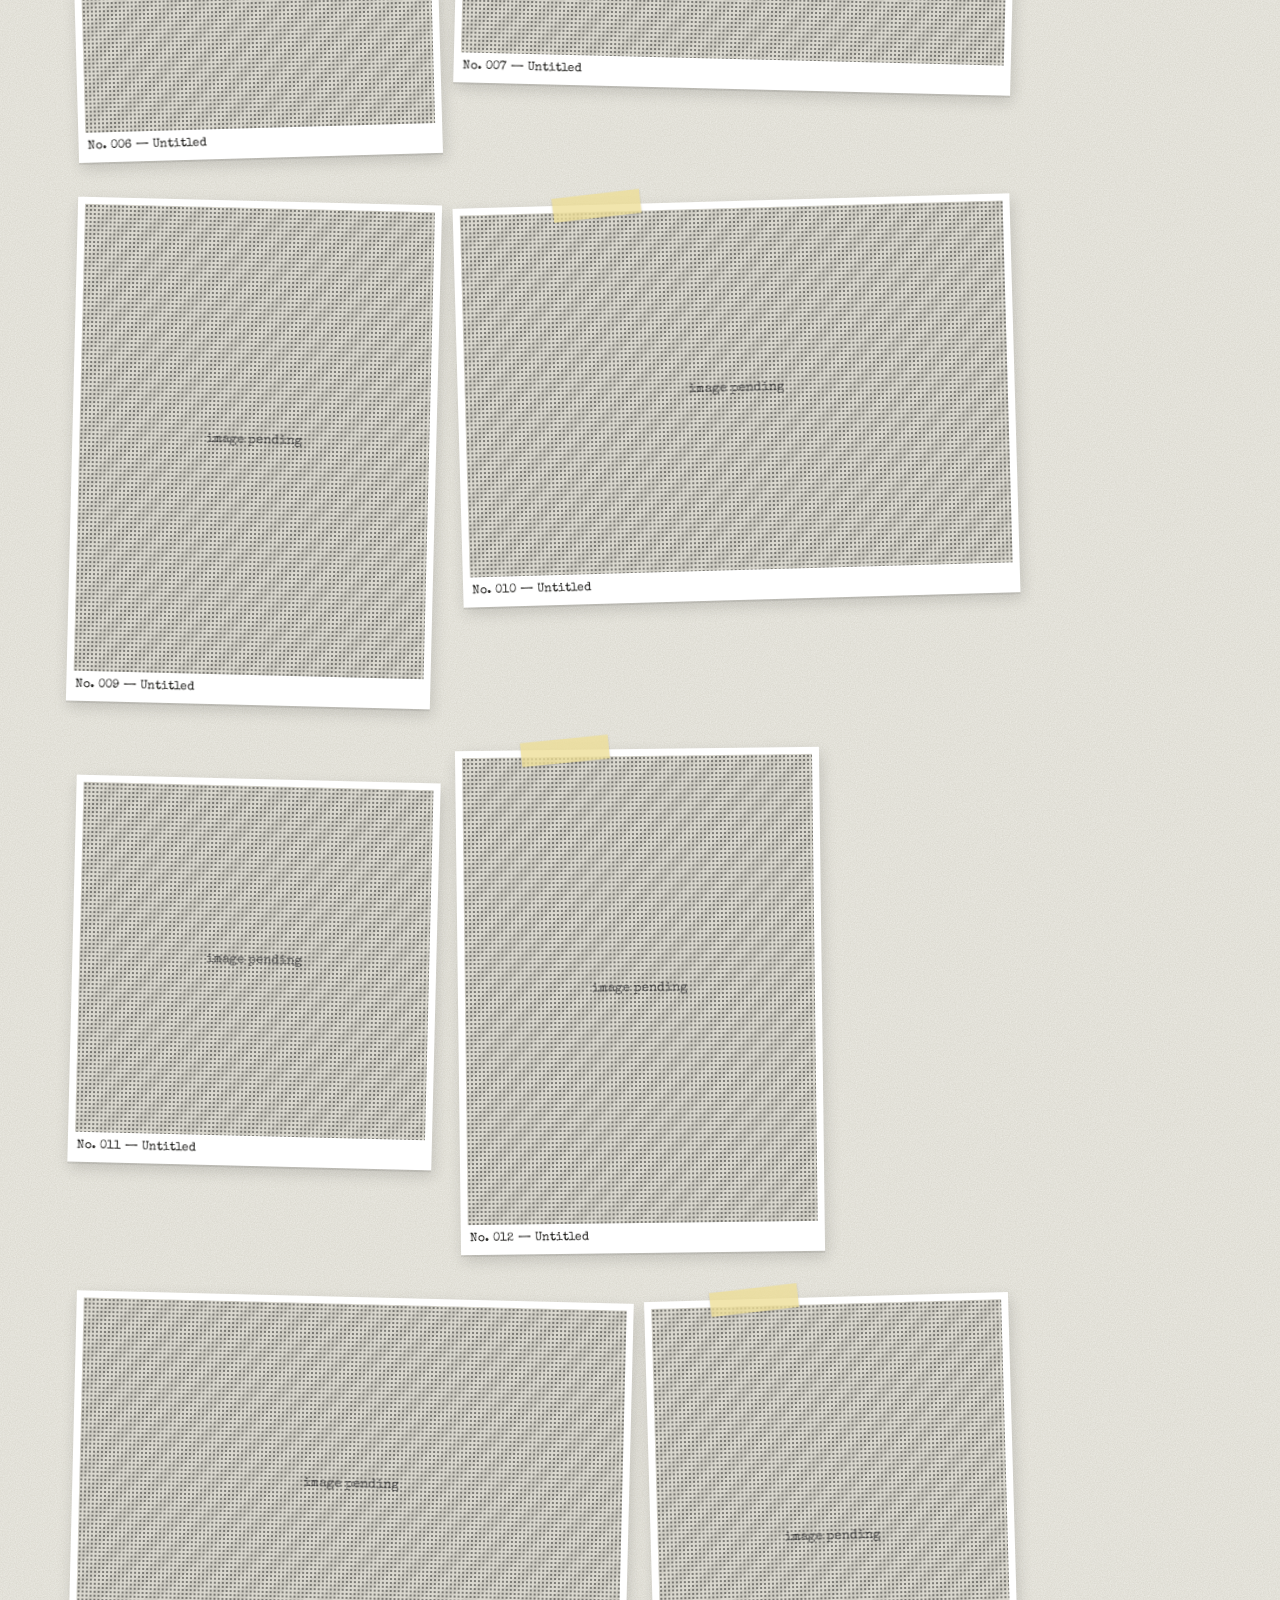
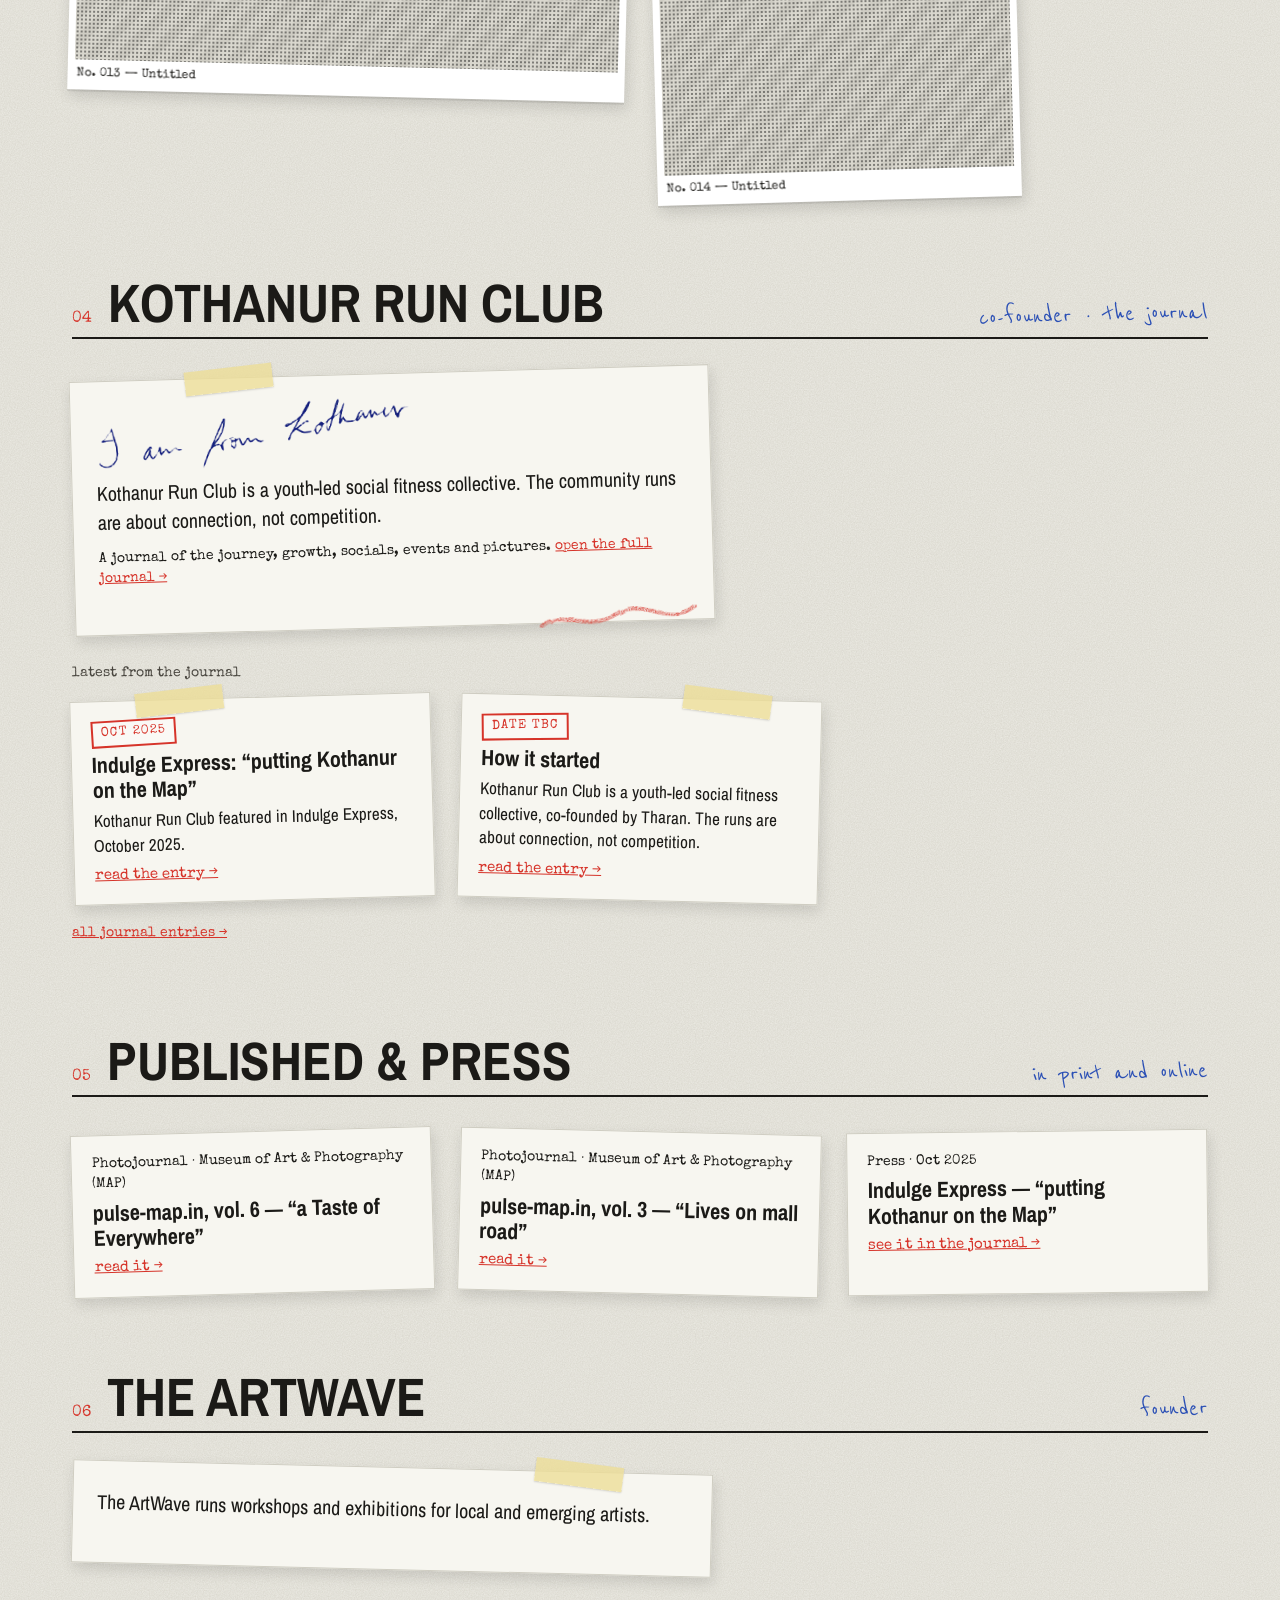
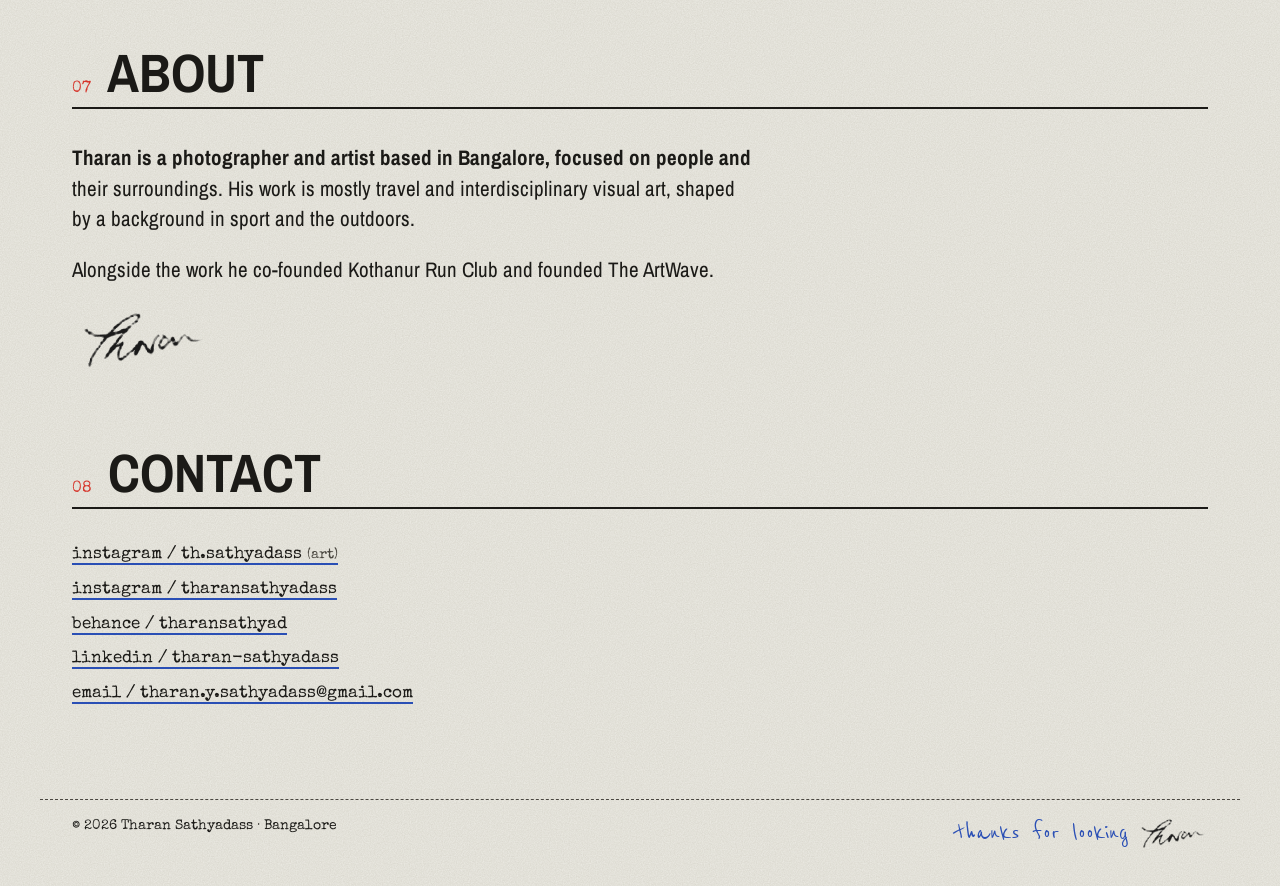
==== commit 06b08b6d: "Use Tharan's own handwriting for the hero greeting, run club note and signature Co-Authored-By: Clau" ====
--- a/index.html
+++ b/index.html
@@ -64,7 +64,11 @@
     </figure>
 
     <div class="hero-text">
-      <p class="note n1">hello, I make pictures of people &amp; places —</p>
+      <div class="hw-greet">
+        <img class="hw hw-hello" src="images/handwriting/hello.png" srcset="images/handwriting/hello.png 157w" alt="Handwritten: Hello" width="157" height="121">
+        <img class="hw hw-name" src="images/handwriting/my-name-is-tharan.png" alt="Handwritten: My name is Tharan" width="631" height="172">
+      </div>
+      <p class="note n1">I make pictures of people &amp; places —</p>
       <h1>Tharan<br>Sathyadass</h1>
       <p class="tagline">Artist | Entrepreneur | Photographer, Bangalore</p>
 
@@ -129,6 +133,7 @@
   <header class="sec-head"><span class="num">04</span><h2>Kothanur Run Club</h2><span class="note">co-founder &middot; the journal</span></header>
   <div class="textcard r-l">
     <span class="tape t1"></span>
+    <img class="hw hw-kothanur" src="images/handwriting/i-am-from-kothanur-blue.png" alt="Handwritten: I am from Kothanur" width="750" height="156">
     <p>Kothanur Run Club is a youth-led social fitness collective. The community runs are about connection, not competition.</p>
     <p class="mono small">A journal of the journey, growth, socials, events and pictures. <a href="run-club.html">open the full journal &rarr;</a></p>
     <svg class="scrib s-card" viewBox="0 0 200 40" aria-hidden="true"><path class="crayon red" d="M4 28 C 30 6, 60 38, 96 16 S 160 34, 196 8"/></svg>
@@ -177,6 +182,7 @@
   <div class="about">
     <p>Tharan is a photographer and artist based in Bangalore, focused on people and their surroundings. His work is mostly travel and interdisciplinary visual art, shaped by a background in sport and the outdoors.</p>
     <p>Alongside the work he co-founded Kothanur Run Club and founded The ArtWave.</p>
+    <img class="hw hw-sign" src="images/handwriting/tharan.png" alt="Tharan, handwritten signature" width="181" height="88">
   </div>
 </section>
 
@@ -194,7 +200,7 @@
 
 </main>
 
-<footer class="foot wrap mono small">&copy; 2026 Tharan Sathyadass &middot; Bangalore <span class="note">thanks for looking</span></footer>
+<footer class="foot wrap mono small">&copy; 2026 Tharan Sathyadass &middot; Bangalore <span class="foot-sign"><span class="note">thanks for looking</span> <img class="hw hw-foot" src="images/handwriting/tharan.png" alt="Tharan, handwritten signature" width="181" height="88"></span></footer>
 
 <div class="lightbox" id="lightbox" hidden role="dialog" aria-modal="true" aria-label="Image viewer">
   <button class="lb-close" aria-label="Close">&times;</button>
--- a/styles.css
+++ b/styles.css
@@ -185,3 +185,14 @@
   .entry-body{padding-left:32px;padding-right:16px}
 }
 @media (min-width:760px){.jclips{grid-template-columns:repeat(3,1fr)}}
+
+/* ---------- real handwriting cutouts ---------- */
+.hw{display:block;height:auto;max-width:100%;pointer-events:none;user-select:none}
+.hw-greet{position:relative;margin:0 0 10px;max-width:340px}
+.hw-hello{width:clamp(70px,22vw,100px);transform:rotate(-5deg);margin-left:4px}
+.hw-name{width:min(100%,300px);transform:rotate(-2deg);margin-top:-6px;margin-left:34px}
+.n1{font-size:24px;margin-top:2px}
+.hw-kothanur{width:min(100%,320px);transform:rotate(-2deg);margin:-4px 0 8px -2px}
+.hw-sign{width:clamp(100px,30vw,130px);transform:rotate(-4deg);margin:10px 0 0 6px}
+.foot-sign{display:inline-flex;align-items:center;gap:10px}
+.hw-foot{width:70px;transform:rotate(-3deg)}
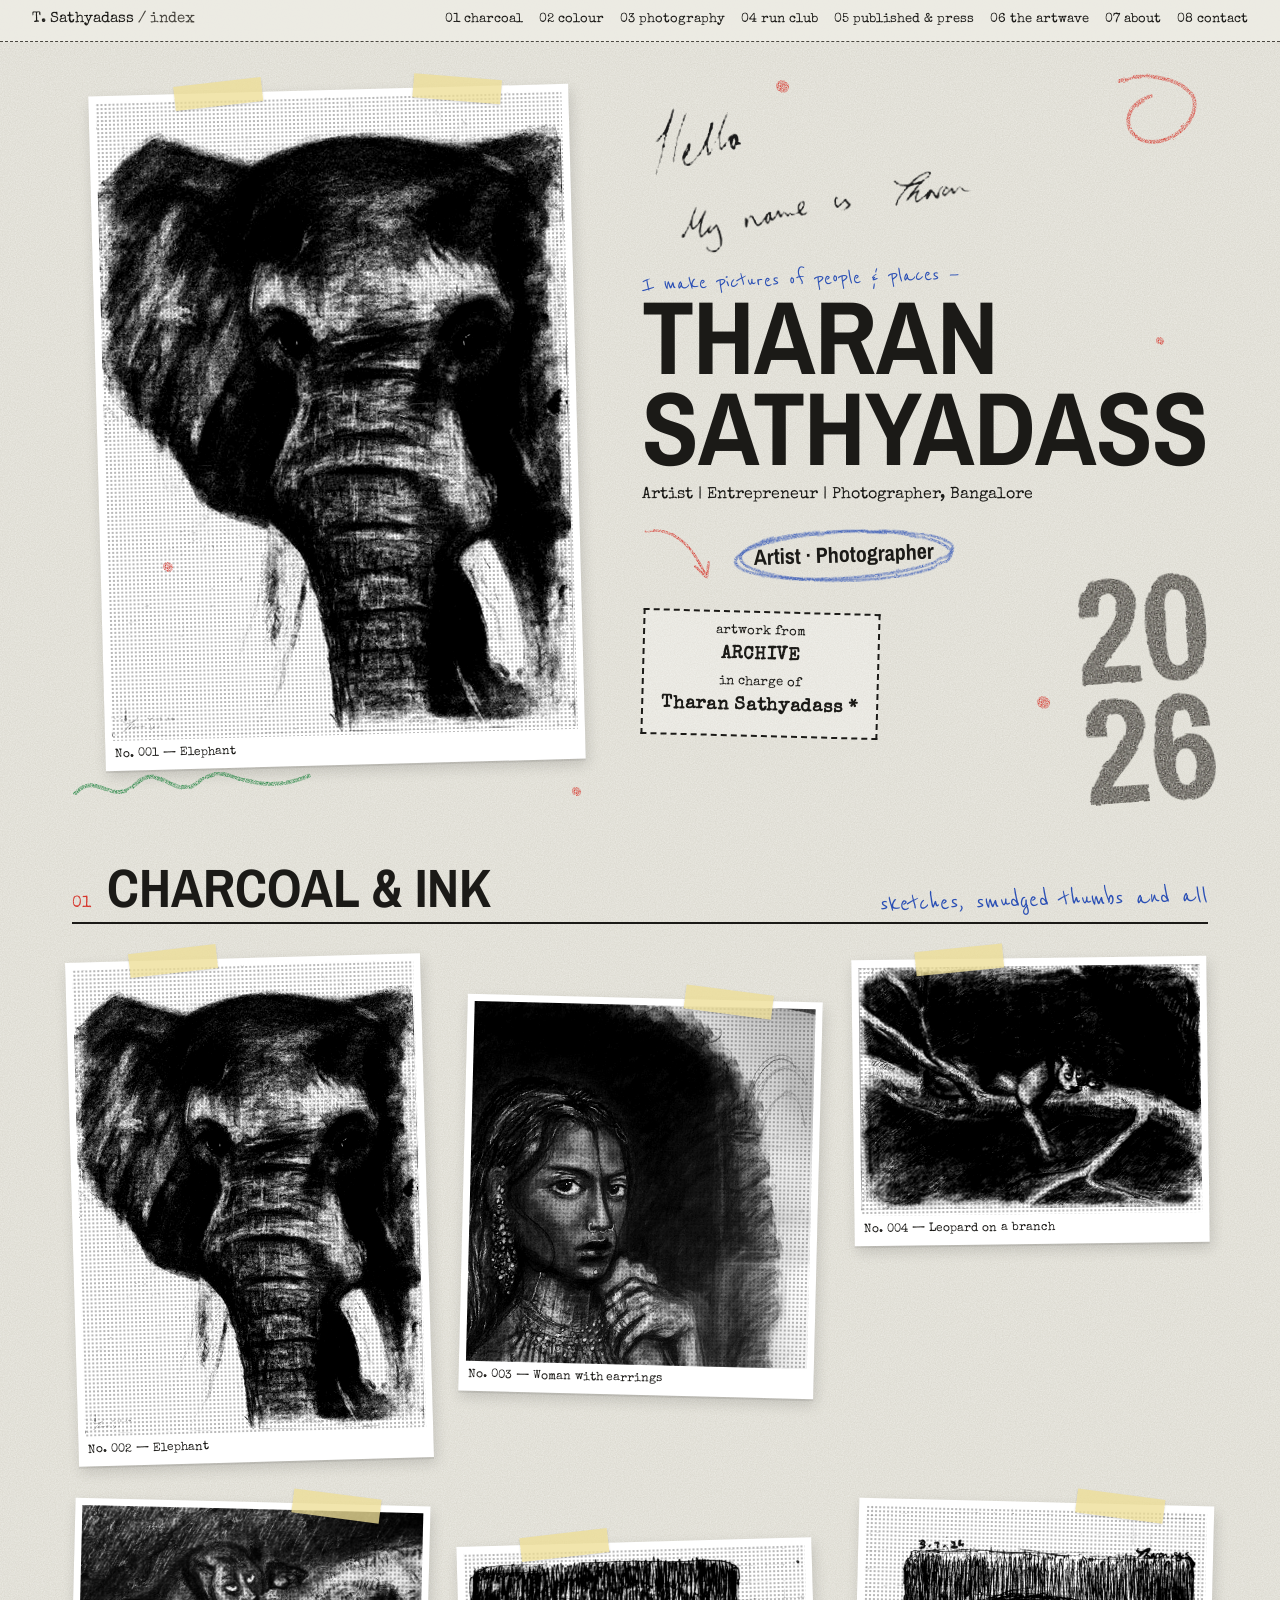
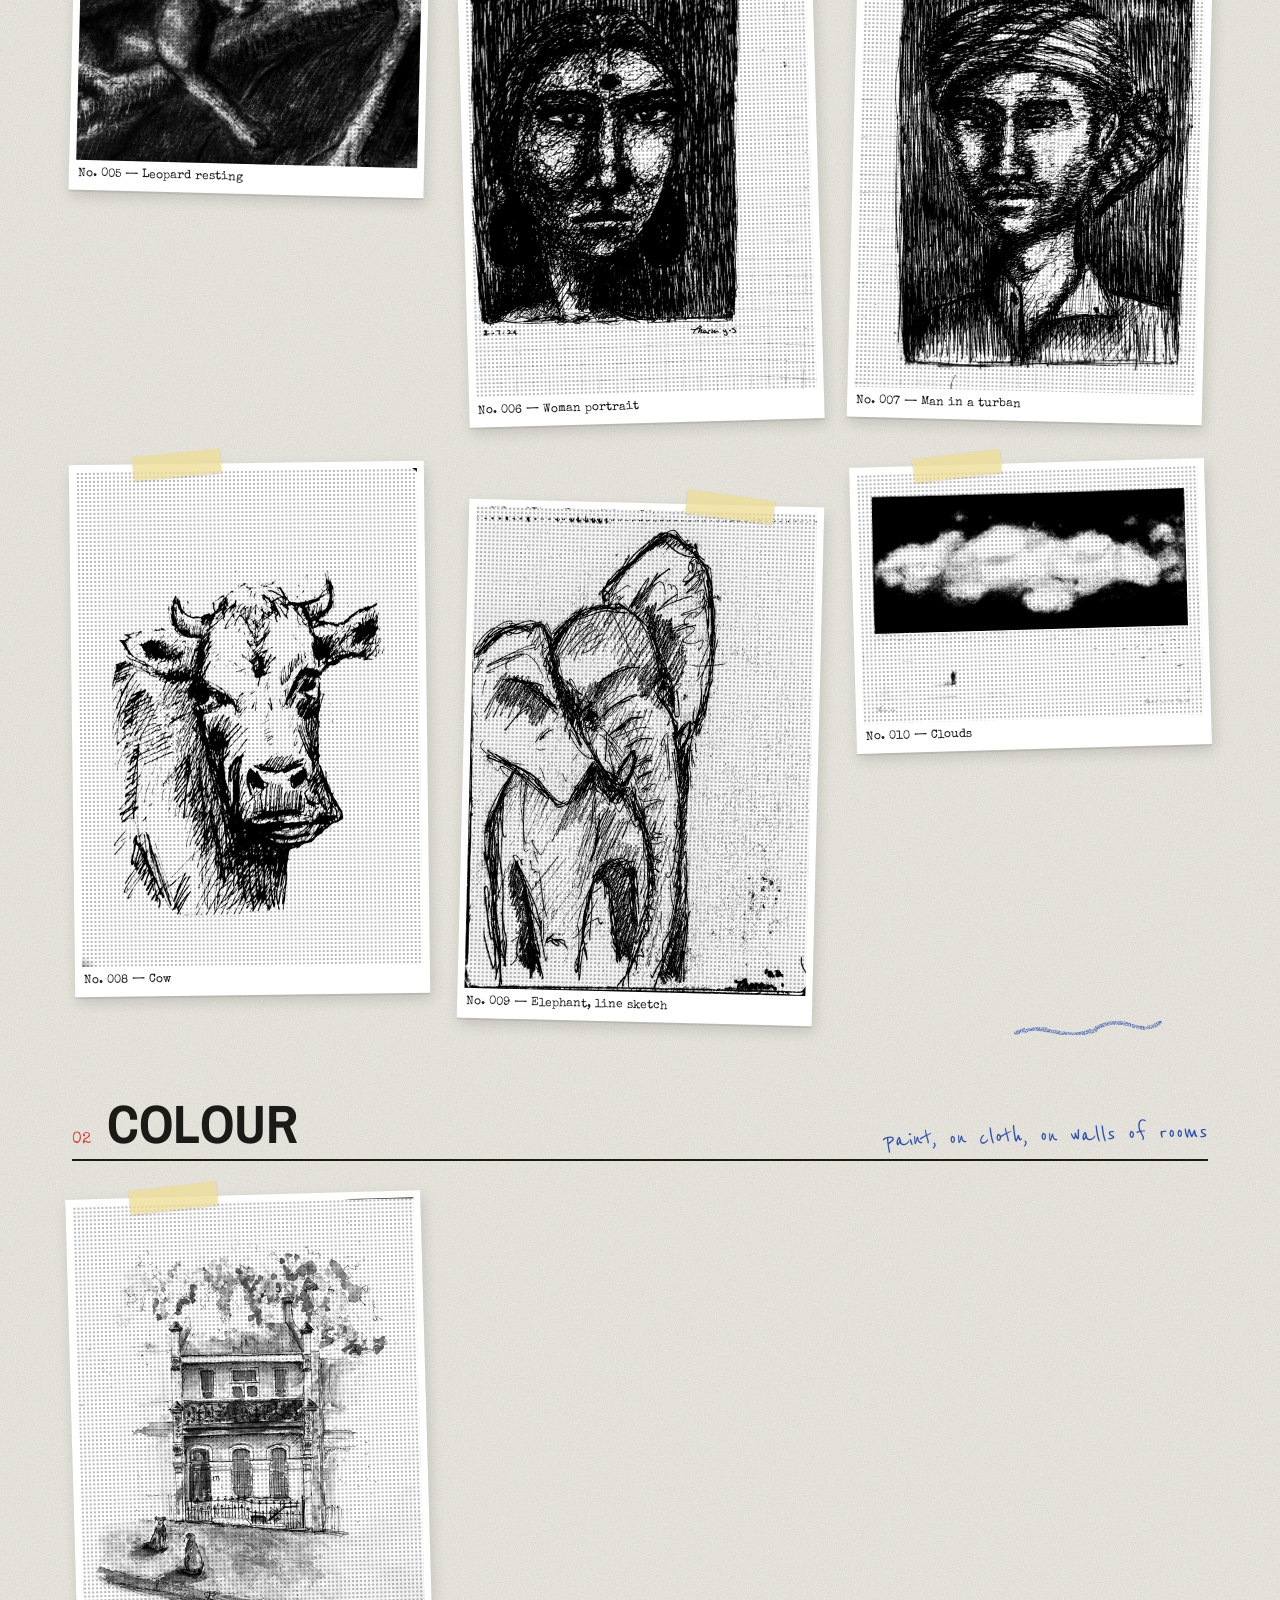
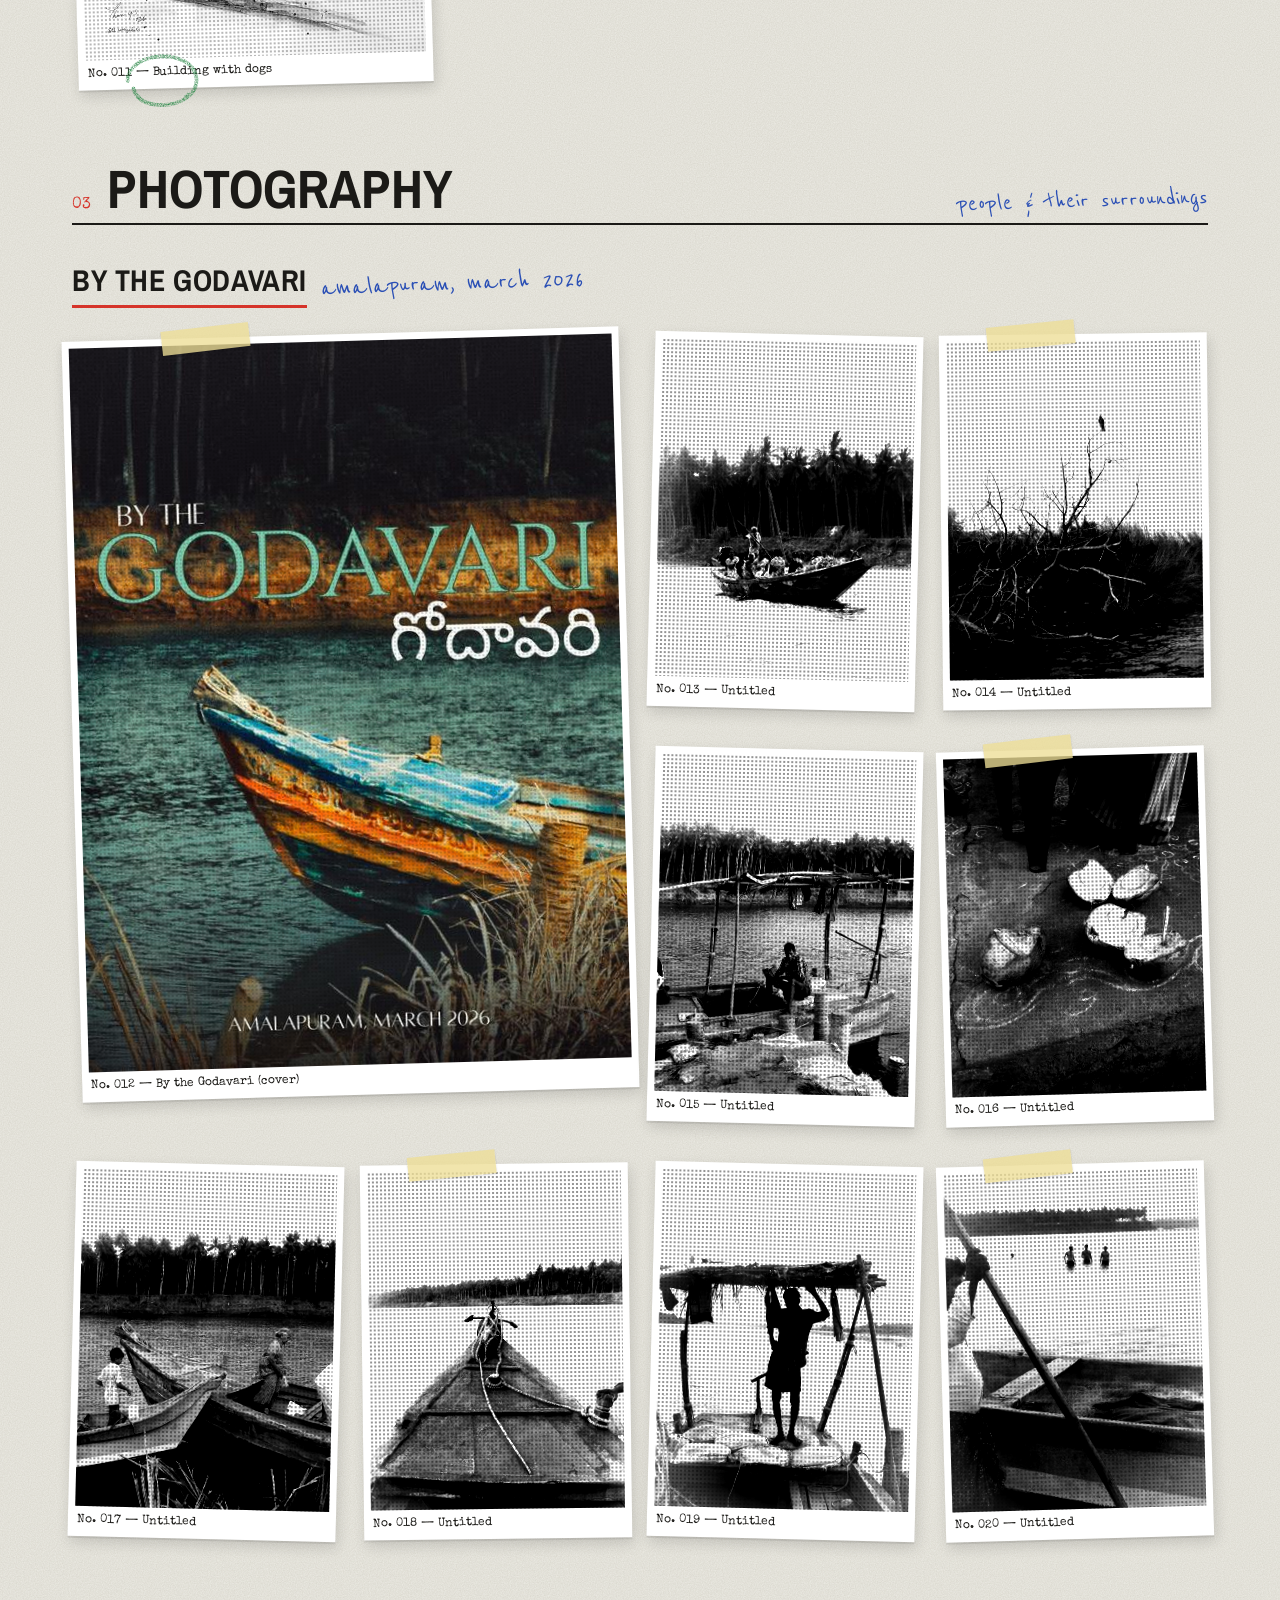
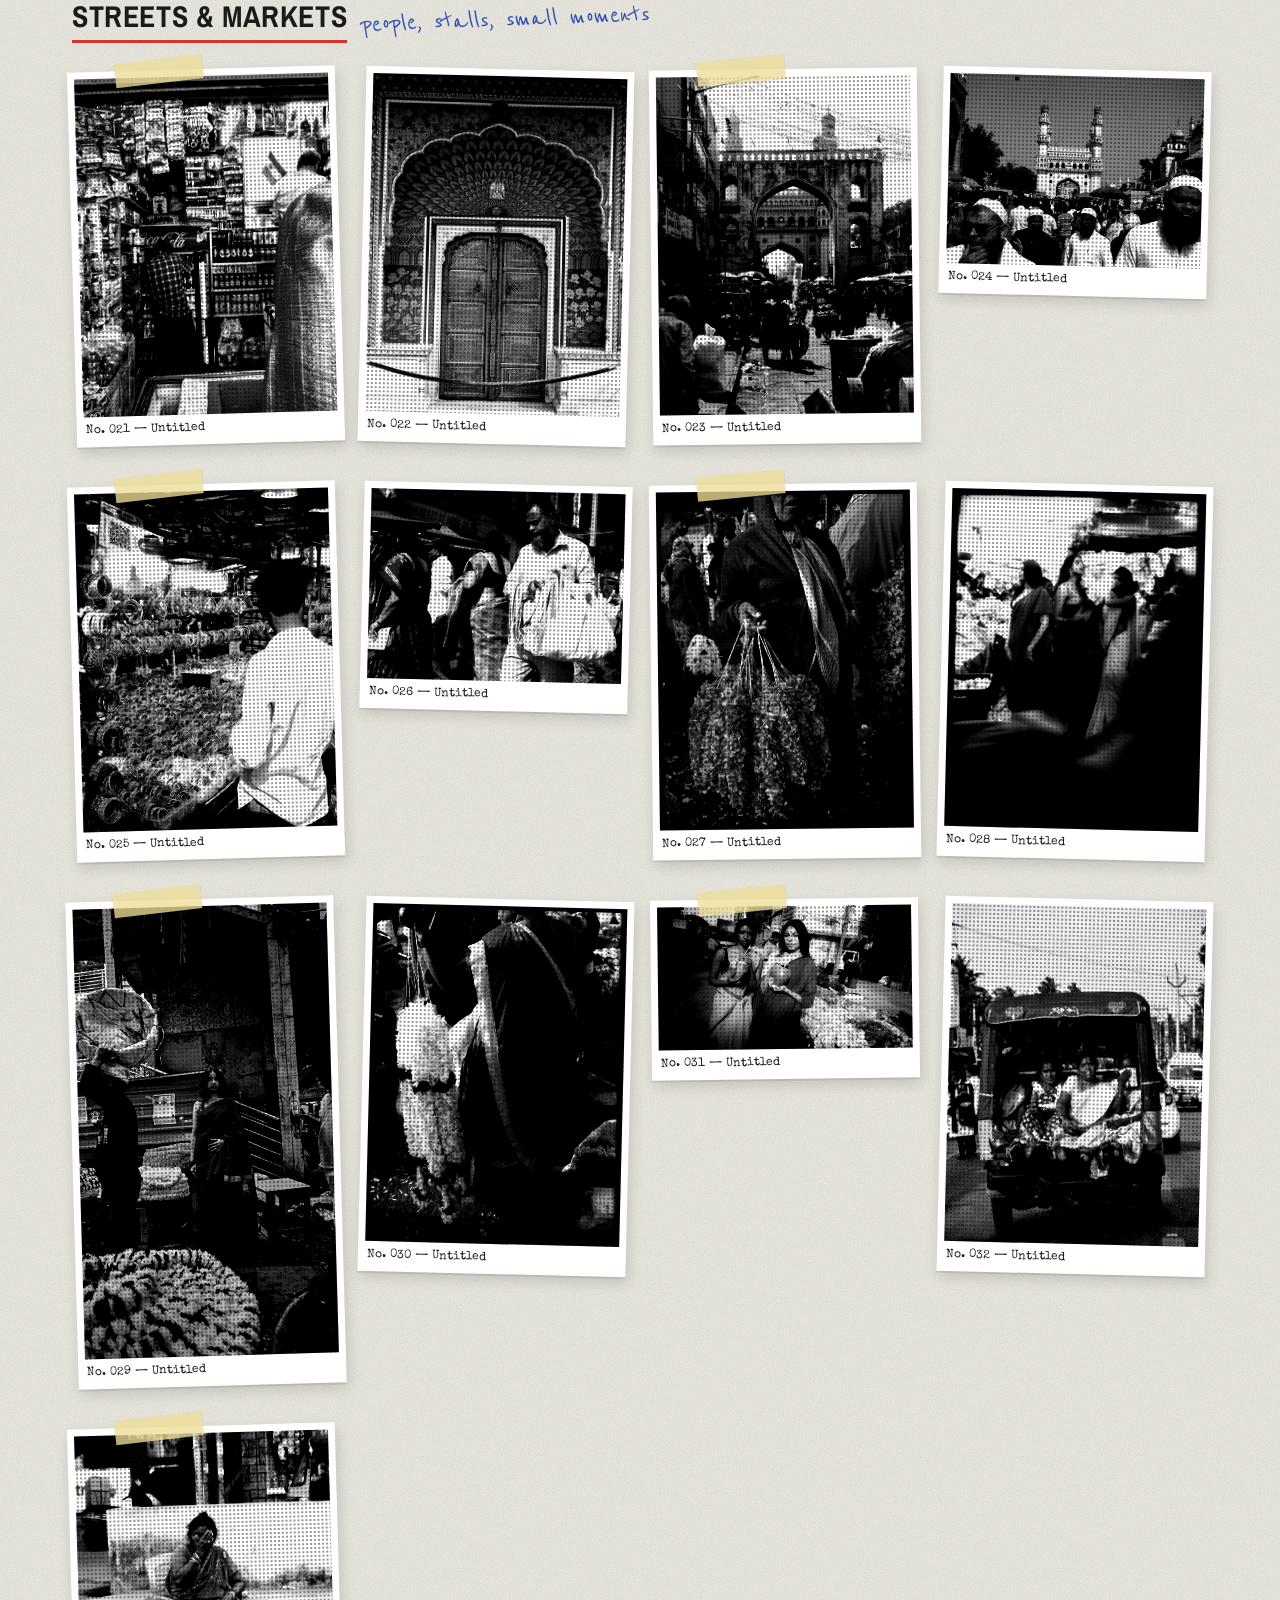
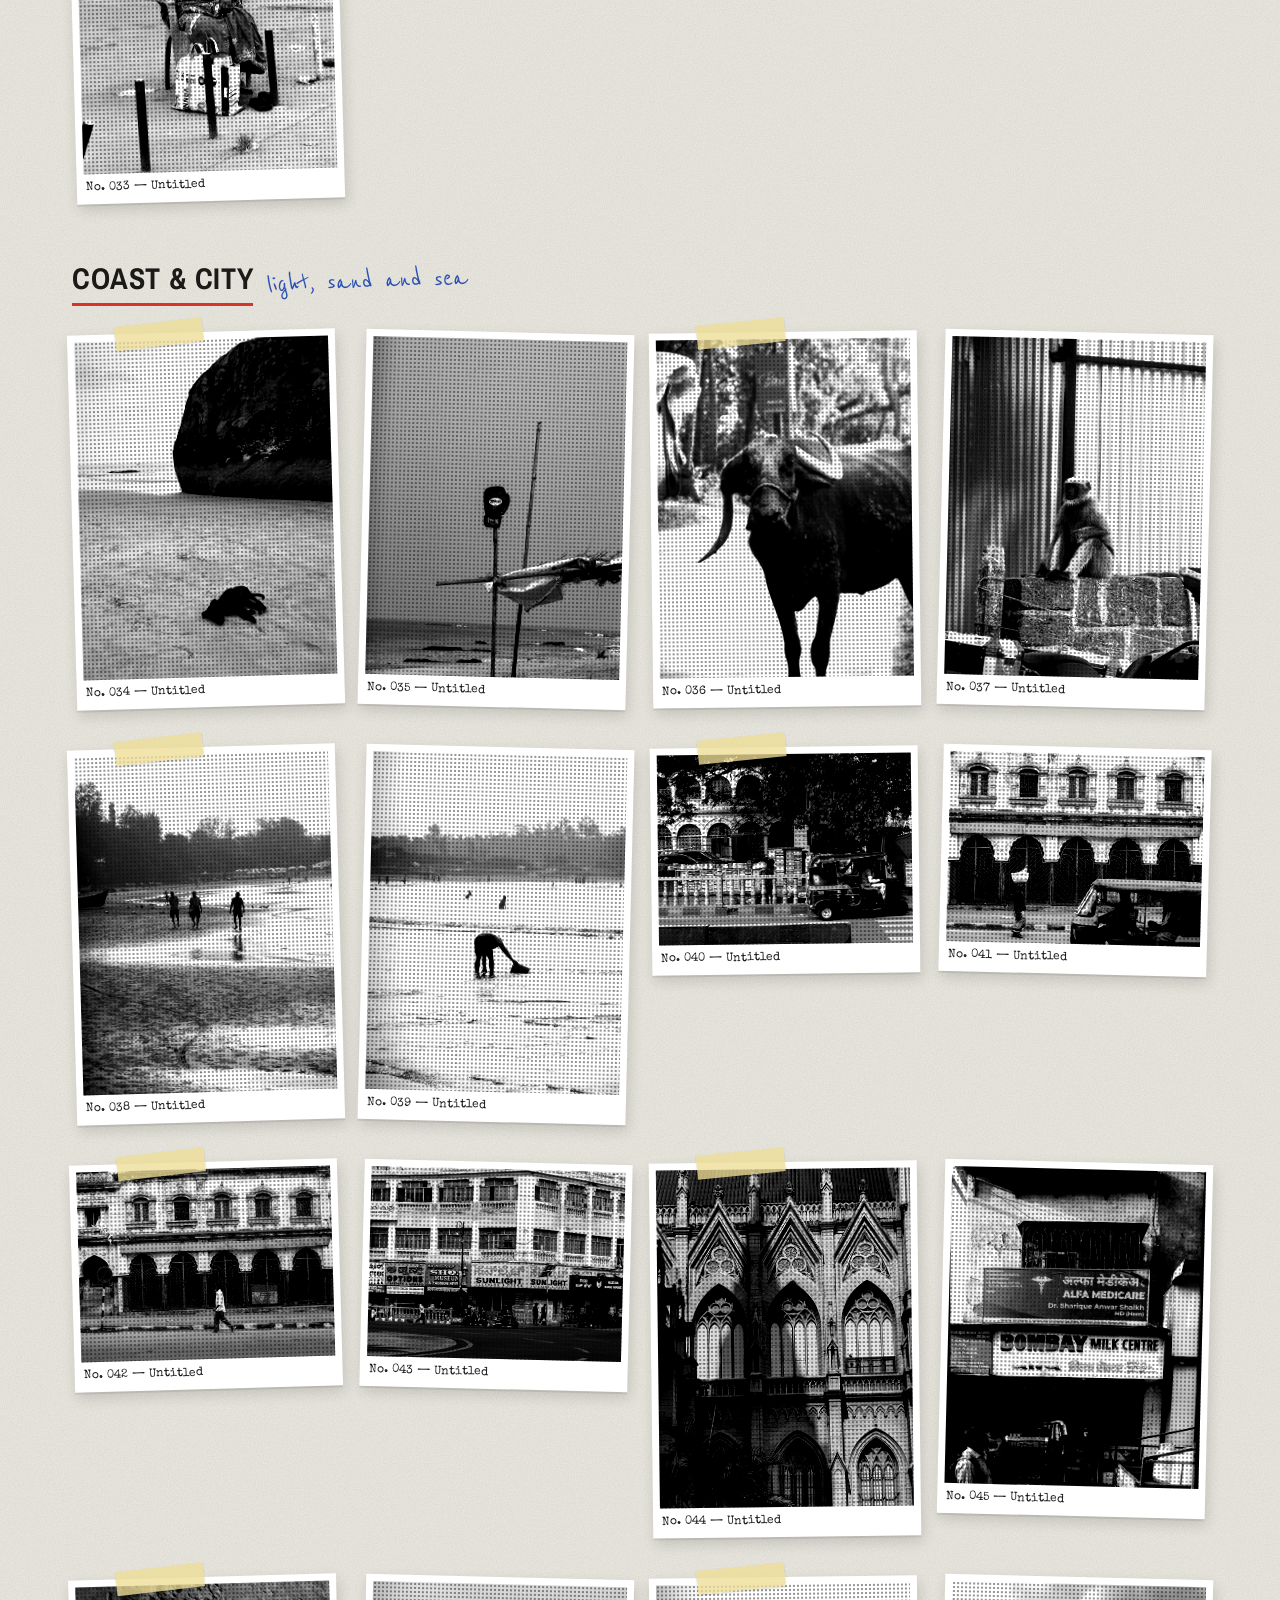
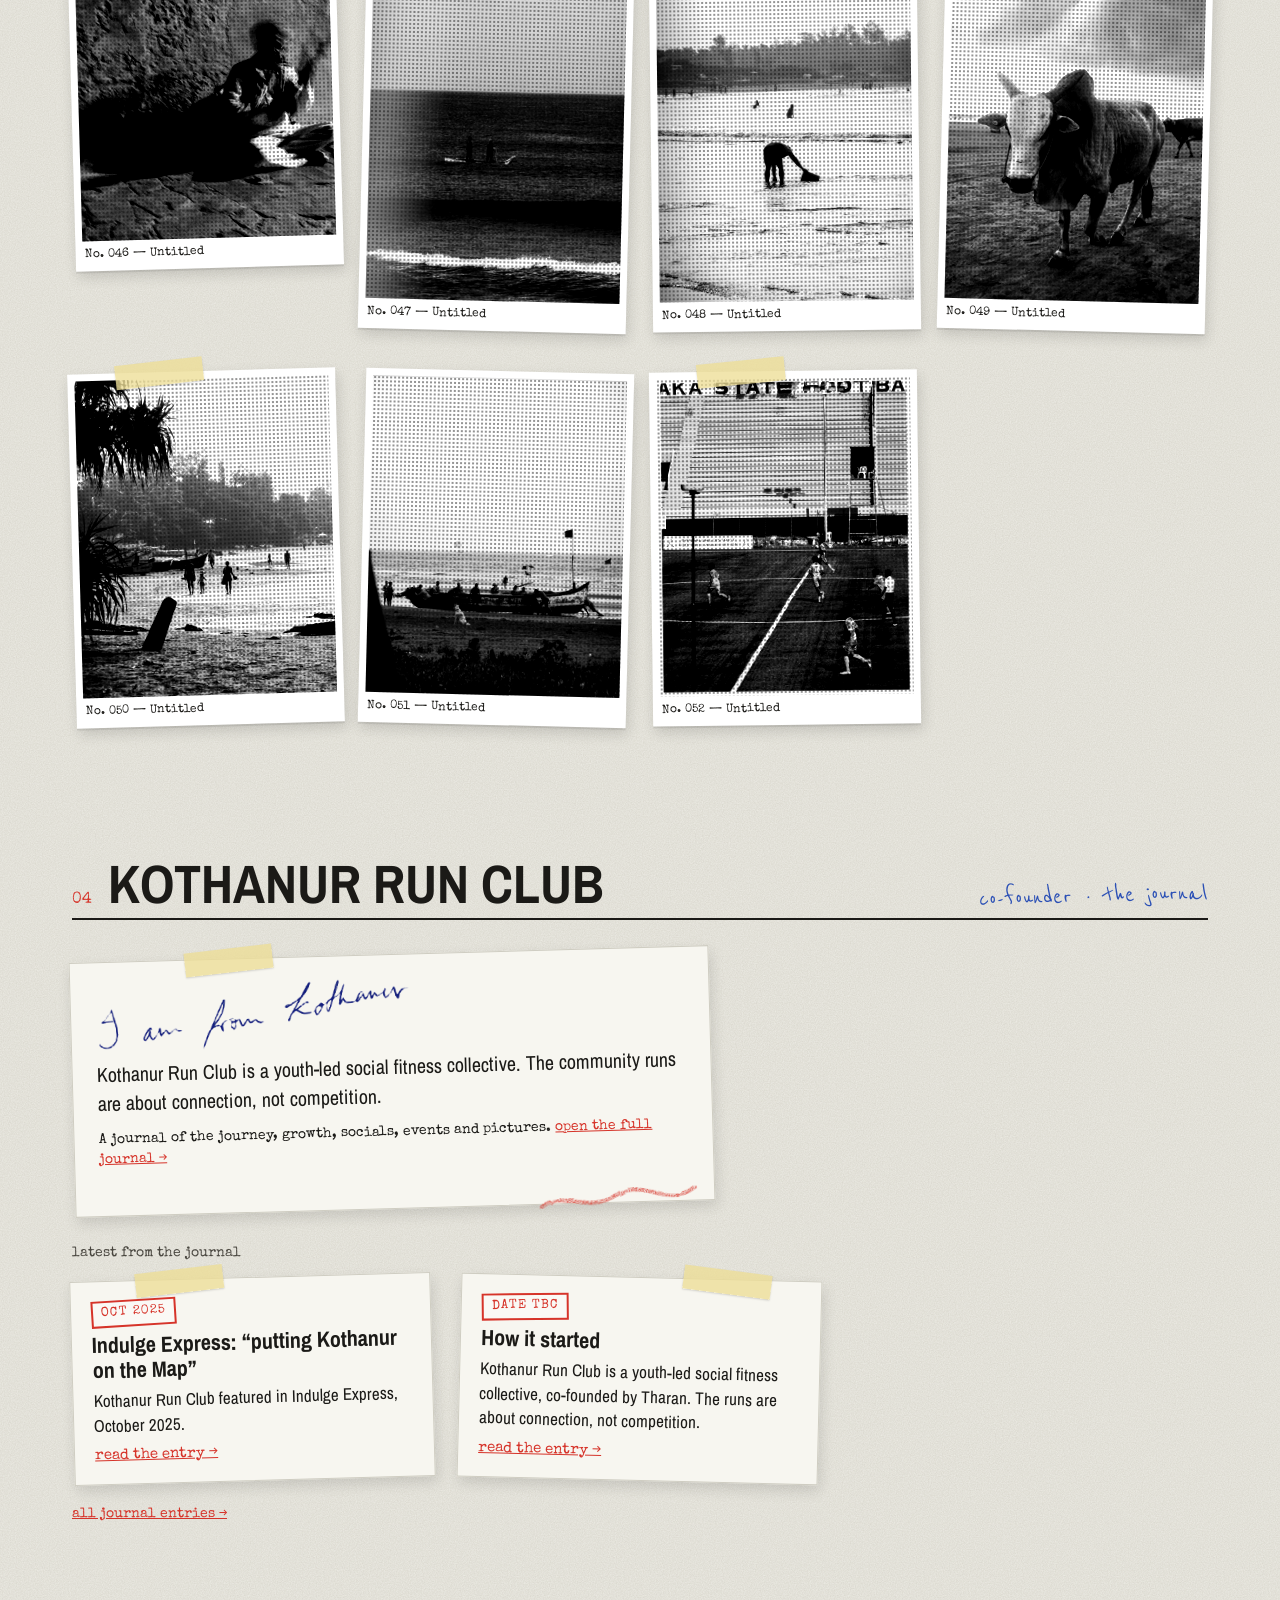
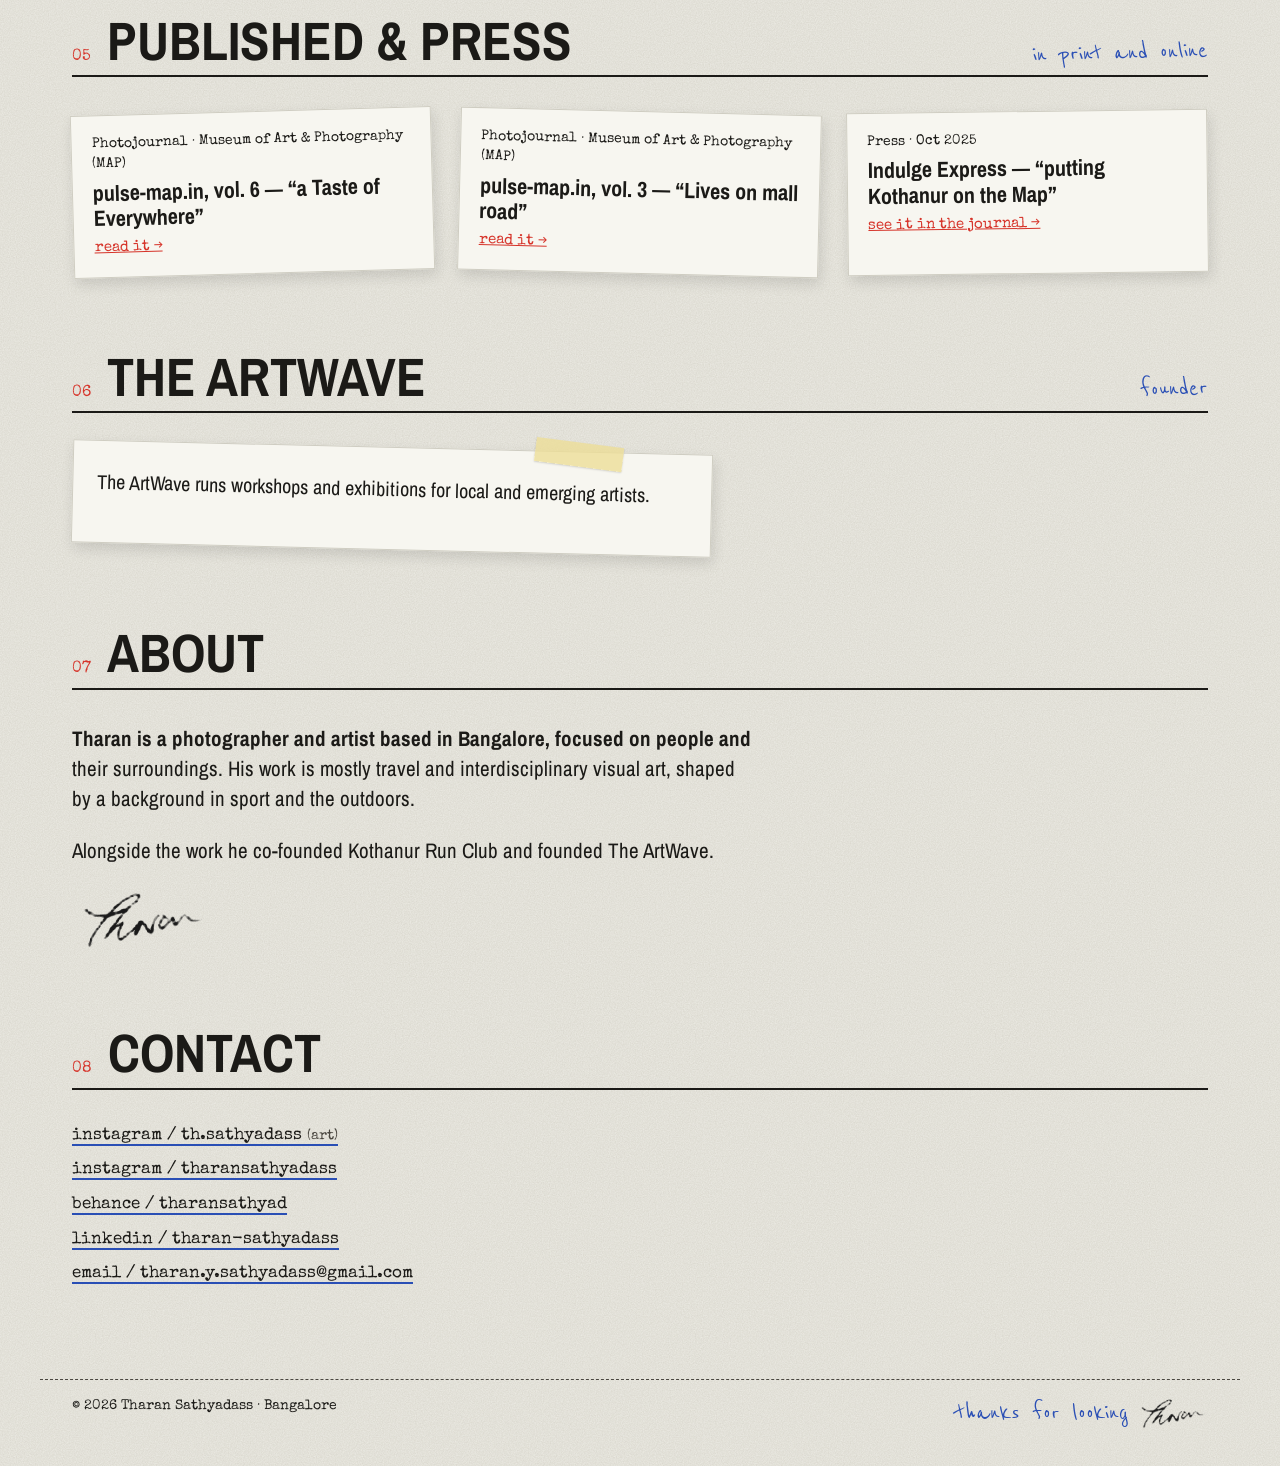
==== commit abb0198e: "Add Tharan's artwork: charcoal & ink, colour, and three photo series Co-Authored-By: Claude Opus 5.5" ====
--- a/index.html
+++ b/index.html
@@ -41,7 +41,7 @@
   <a class="brand" href="#top">T. Sathyadass <span>/ index</span></a>
   <nav class="index" aria-label="Sections">
     <a href="#charcoal">01 charcoal</a>
-    <a href="#canvas">02 canvas</a>
+    <a href="#canvas">02 colour</a>
     <a href="#photography">03 photography</a>
     <a href="run-club.html">04 run club</a>
     <a href="#press">05 published &amp; press</a>
@@ -57,10 +57,10 @@
 <section class="hero wrap">
   <div class="hero-grid">
 
-    <figure class="work hero-img land" data-full="images/image01.jpg" data-cap="No. 001 — cover">
-      <img src="images/image01.jpg" alt="Cover image by Tharan Sathyadass" loading="eager">
+    <figure class="work hero-img port" data-full="images/works/charcoal-15.jpg" data-cap="No. 001 — Elephant (charcoal)">
+      <img src="images/works/thumb/charcoal-15.jpg" alt="Elephant, charcoal drawing by Tharan Sathyadass" width="511" height="700" loading="eager">
       <span class="tape t1"></span><span class="tape t2"></span>
-      <figcaption class="tag">No. 001 — cover</figcaption>
+      <figcaption class="tag">No. 001 — Elephant</figcaption>
     </figure>
 
     <div class="hero-text">
@@ -102,7 +102,7 @@
 
 <!-- ============ 01 CHARCOAL ============ -->
 <section id="charcoal" class="sec wrap">
-  <header class="sec-head"><span class="num">01</span><h2>Charcoal</h2><span class="note">sketches, smudged thumbs and all</span></header>
+  <header class="sec-head"><span class="num">01</span><h2>Charcoal &amp; Ink</h2><span class="note">sketches, smudged thumbs and all</span></header>
   <!-- Artworks are rendered from works.js (edit titles there). -->
   <div class="collage c2" data-section="charcoal">
     <svg class="scrib s-sec" viewBox="0 0 200 40" aria-hidden="true"><path class="crayon blue" d="M4 24 C 40 6, 70 40, 110 18 S 170 30, 196 10"/></svg>
@@ -112,8 +112,8 @@
 
 <!-- ============ 02 CANVAS ============ -->
 <section id="canvas" class="sec wrap">
-  <header class="sec-head"><span class="num">02</span><h2>Canvas</h2><span class="note">paint, on cloth, on walls of rooms</span></header>
-  
+  <header class="sec-head"><span class="num">02</span><h2>Colour</h2><span class="note">paint, on cloth, on walls of rooms</span></header>
+  <!-- TODO: canvas paintings to come -->
   <div class="collage c2 flip" data-section="canvas">
     <svg class="scrib s-sec" viewBox="0 0 120 120" aria-hidden="true"><path class="crayon green" d="M14 60 C 14 20, 100 14, 106 56 C 110 96, 30 106, 22 70"/></svg>
   </div>
@@ -123,8 +123,13 @@
 <!-- ============ 03 PHOTOGRAPHY ============ -->
 <section id="photography" class="sec wrap">
   <header class="sec-head"><span class="num">03</span><h2>Photography</h2><span class="note">people &amp; their surroundings</span></header>
-  <div class="collage photo" data-section="photography">
-  </div>
+  <!-- TODO: confirm series name with Ron (album was called "ArtWave 2") -->
+  <div class="series" id="series-godavari"><h3>By the Godavari</h3><span class="note">amalapuram, march 2026</span></div>
+  <div class="collage photo" data-series="godavari"></div>
+  <div class="series" id="series-streets"><h3>Streets &amp; markets</h3><span class="note">people, stalls, small moments</span></div>
+  <div class="collage photo" data-series="streets"></div>
+  <div class="series" id="series-coast"><h3>Coast &amp; city</h3><span class="note">light, sand and sea</span></div>
+  <div class="collage photo" data-series="coast"></div>
   <noscript><p class="note nojs">turn on JavaScript to see this gallery</p></noscript>
 </section>
 
--- a/styles.css
+++ b/styles.css
@@ -33,7 +33,7 @@
 /* HERO */
 .hero{padding-top:28px;padding-bottom:20px}
 .hero-grid{position:relative;display:grid;grid-template-columns:1fr;gap:28px}
-.hero-img{aspect-ratio:3/2;transform:rotate(-1.5deg);margin:0}
+.hero-img{transform:rotate(-1.5deg);margin:0}
 .hero-text{position:relative}
 .n1{display:block;transform:rotate(-2deg);margin-bottom:4px}
 h1{font-family:var(--f-label);font-weight:700;text-transform:uppercase;font-size:clamp(46px,13vw,104px);line-height:.88;margin:0 0 10px;letter-spacing:-.01em}
@@ -84,7 +84,7 @@
   background:radial-gradient(circle at center,#000 0 .9px,transparent 1.5px) 0 0/4px 4px;mix-blend-mode:multiply;opacity:.42}
 .work img,.work.missing::after{aspect-ratio:var(--ar,4/3)}
 .port{--ar:3/4}.land{--ar:3/2}.sq{--ar:1/1}
-.hero-img{--ar:3/2;aspect-ratio:auto}
+.hero-img{--ar:511/700;aspect-ratio:auto;max-width:480px;width:100%;justify-self:center}
 .tag{order:2;font-family:var(--f-type);font-size:12px;padding:6px 2px 7px;color:var(--ink);height:30px;white-space:nowrap;overflow:hidden;text-overflow:ellipsis}
 .tape{position:absolute;width:88px;height:24px;background:rgba(238,222,150,.78);box-shadow:0 1px 2px rgba(0,0,0,.15);z-index:3}
 .tape.t1{top:-11px;left:18%;transform:rotate(-5deg)}
@@ -102,17 +102,23 @@
   .collage.c2{grid-template-columns:1fr 1fr;gap:40px 36px}
   .collage.c2 .work:nth-child(2){margin-top:46px}
 }
+@media (min-width:640px){
+  .collage.photo{grid-template-columns:repeat(3,1fr)}
+  .collage.photo .work.cover{grid-column:span 2;grid-row:span 2}
+}
 @media (min-width:900px){
-  .collage.photo{grid-template-columns:repeat(6,1fr);gap:44px 22px}
-  .collage.photo .work{grid-column:span 2}
-  .collage.photo .work:nth-child(1){grid-column:span 2;margin-top:0}
-  .collage.photo .work:nth-child(2){grid-column:span 3;margin-top:36px}
-  .collage.photo .work:nth-child(3){grid-column:span 1}
-  .collage.photo .work:nth-child(5){grid-column:span 3}
-  .collage.photo .work:nth-child(8){grid-column:span 3}
-  .collage.photo .work:nth-child(4),.collage.photo .work:nth-child(6),.collage.photo .work:nth-child(7),.collage.photo .work:nth-child(9){grid-column:span 2}
-  .collage.photo .work:nth-child(6){margin-top:30px}
-}
+  .collage.photo{grid-template-columns:repeat(4,1fr);gap:40px 22px}
+}
+.collage.photo{margin-bottom:56px}
+.series{display:flex;flex-wrap:wrap;align-items:baseline;gap:4px 14px;margin:30px 0 26px}
+.series h3{margin:0;font-family:var(--f-label);font-weight:700;text-transform:uppercase;font-size:clamp(22px,5vw,30px);letter-spacing:.02em;border-bottom:3px solid var(--red);padding-bottom:2px}
+.series .note{transform:rotate(-2deg);font-size:30px}
+/* photography: B&W halftone until hover, then colour */
+.collage.photo .work img{transition:filter .25s}
+.collage.photo .work:hover img,.collage.photo .work:focus-visible img{filter:none}
+.collage.photo .work:hover::before,.collage.photo .work:focus-visible::before{opacity:0}
+.collage.photo .work.cover img{filter:none}
+.collage.photo .work.cover::before{opacity:.15}
 
 /* text cards */
 .textcard{position:relative;max-width:640px;background:#f7f6f0;border:1px solid #cfcdc2;padding:26px 24px 34px;box-shadow:2px 6px 14px rgba(0,0,0,.12);font-size:20px}
@@ -196,3 +202,19 @@
 .hw-sign{width:clamp(100px,30vw,130px);transform:rotate(-4deg);margin:10px 0 0 6px}
 .foot-sign{display:inline-flex;align-items:center;gap:10px}
 .hw-foot{width:70px;transform:rotate(-3deg)}
+
+@media (min-width:900px){
+  .collage.c2[data-section="charcoal"]{grid-template-columns:repeat(3,1fr)}
+  .collage.c2[data-section="charcoal"] .work:nth-child(2){margin-top:0}
+  .collage.c2[data-section="charcoal"] .work:nth-child(3n+2){margin-top:40px}
+  .collage.c2.flip{grid-template-columns:repeat(3,1fr)}
+  .collage.c2.flip .work:nth-child(2){margin-top:0}
+}
+@media (max-width:639px){.collage{padding:0 6px}}
+.collage.c2 .work img,.hero-img img{filter:grayscale(1) contrast(1.12) brightness(1.02)}
+.collage.c2 .work::before,.hero-img::before{opacity:.28}
+.collage{grid-template-columns:repeat(2,minmax(0,1fr))}
+.collage.c2{grid-template-columns:minmax(0,1fr)}
+@media (min-width:640px){.collage.c2{grid-template-columns:repeat(2,minmax(0,1fr))}.collage.photo{grid-template-columns:repeat(3,minmax(0,1fr))}}
+@media (min-width:900px){.collage.photo{grid-template-columns:repeat(4,minmax(0,1fr))}.collage.c2[data-section="charcoal"],.collage.c2.flip{grid-template-columns:repeat(3,minmax(0,1fr))}}
+@media (max-width:639px){.collage.photo .work.cover{grid-column:1/-1}}
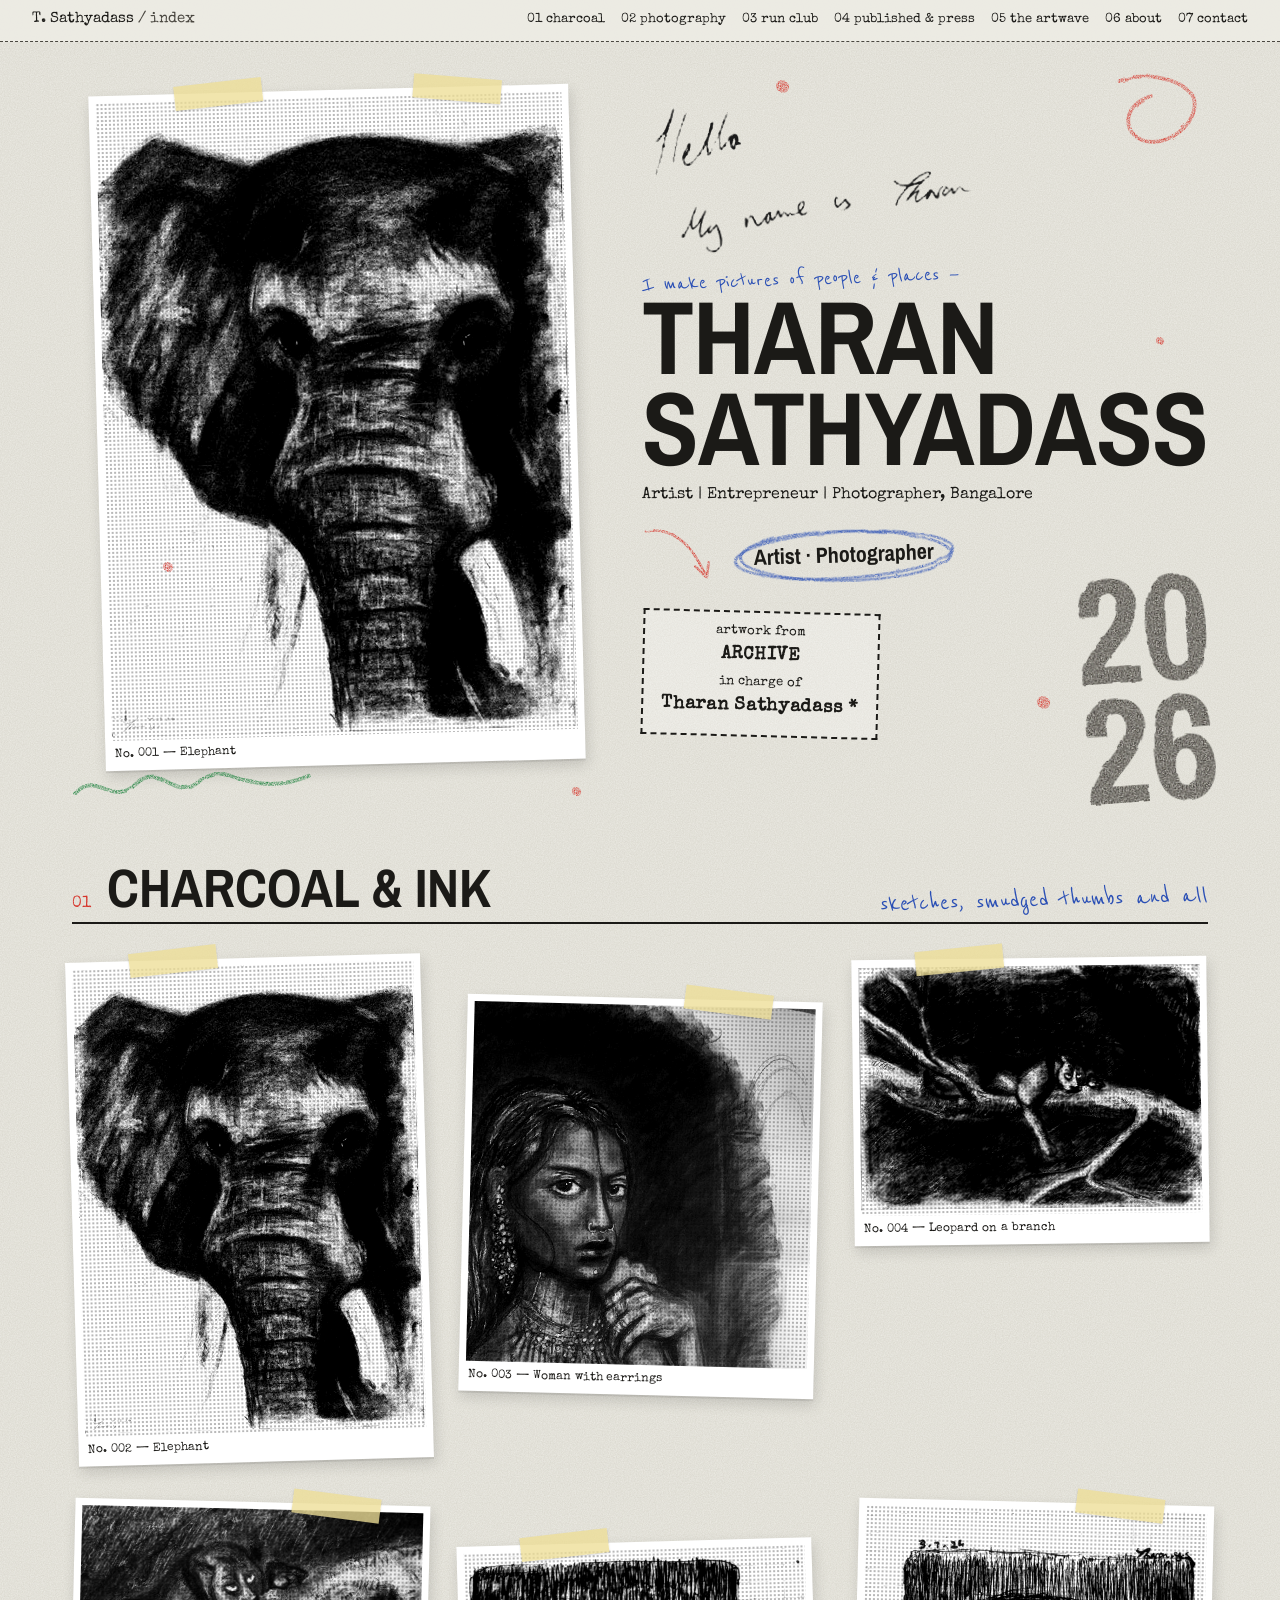
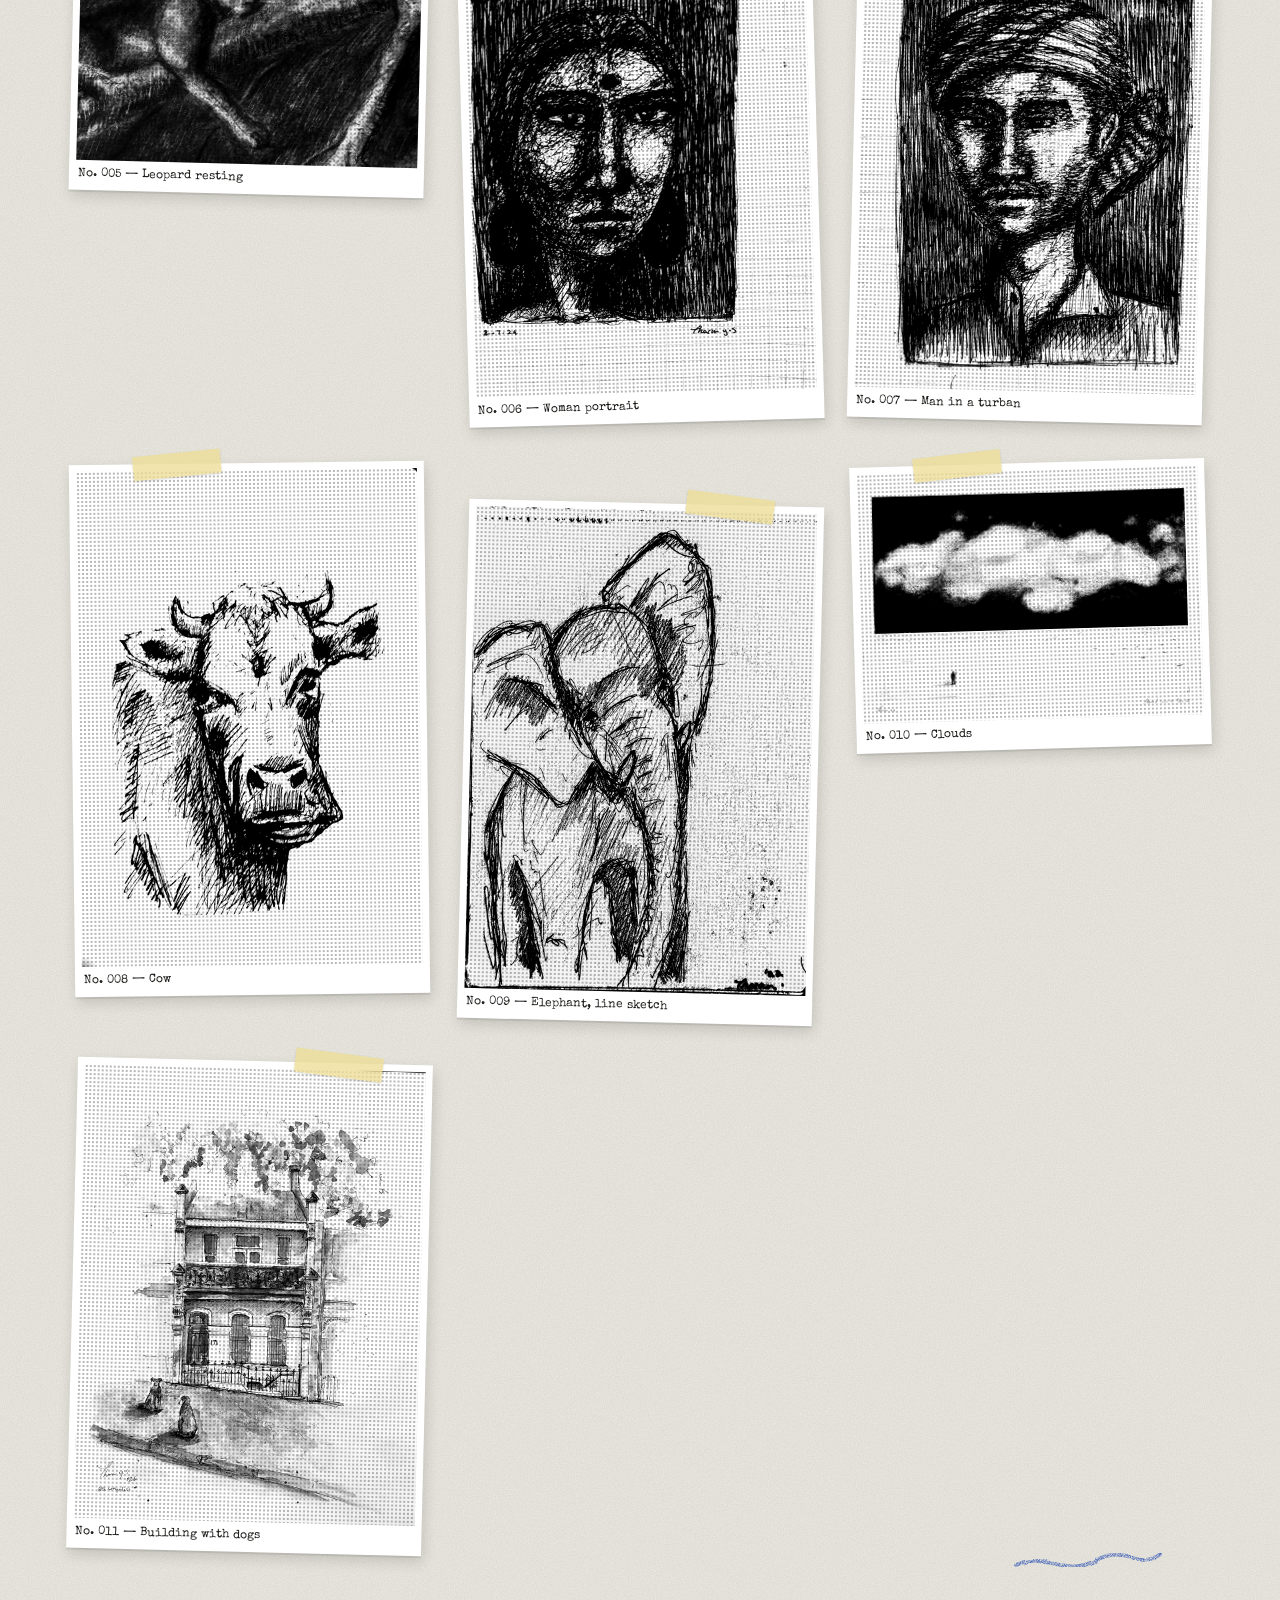
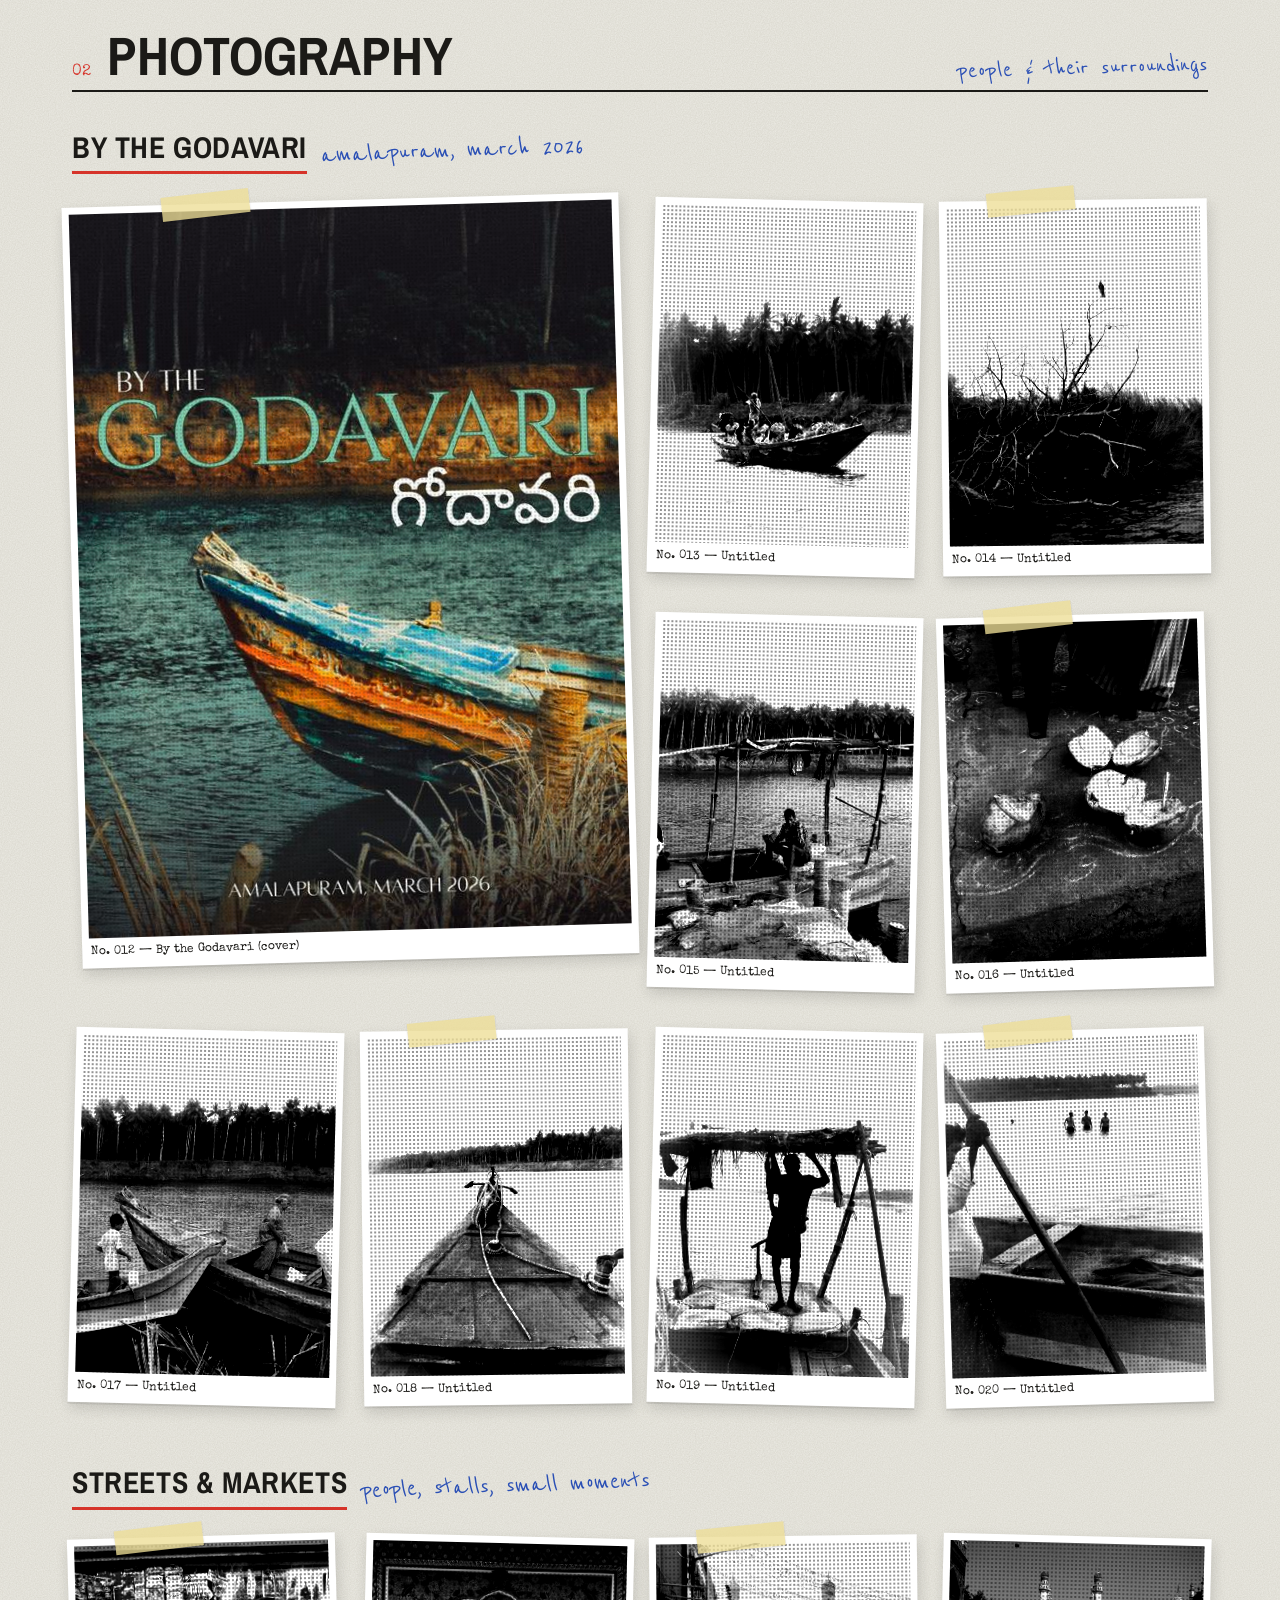
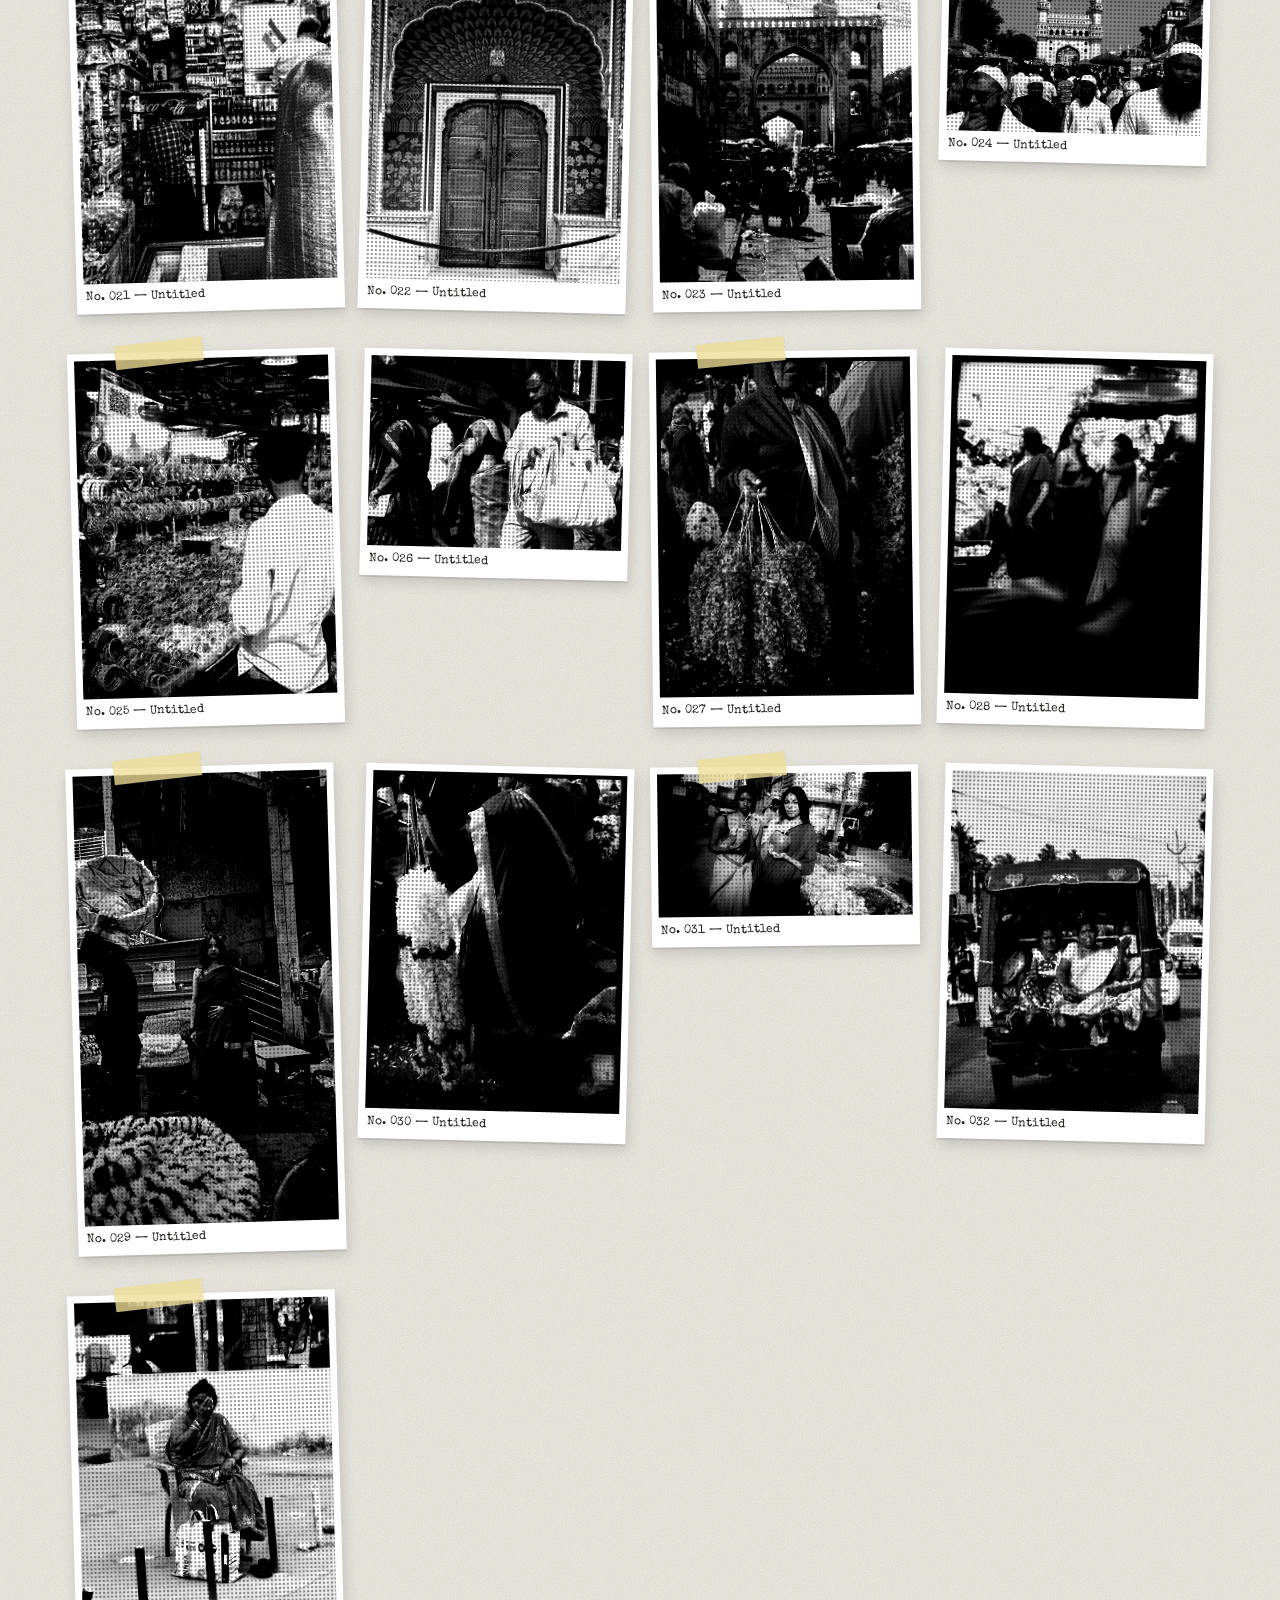
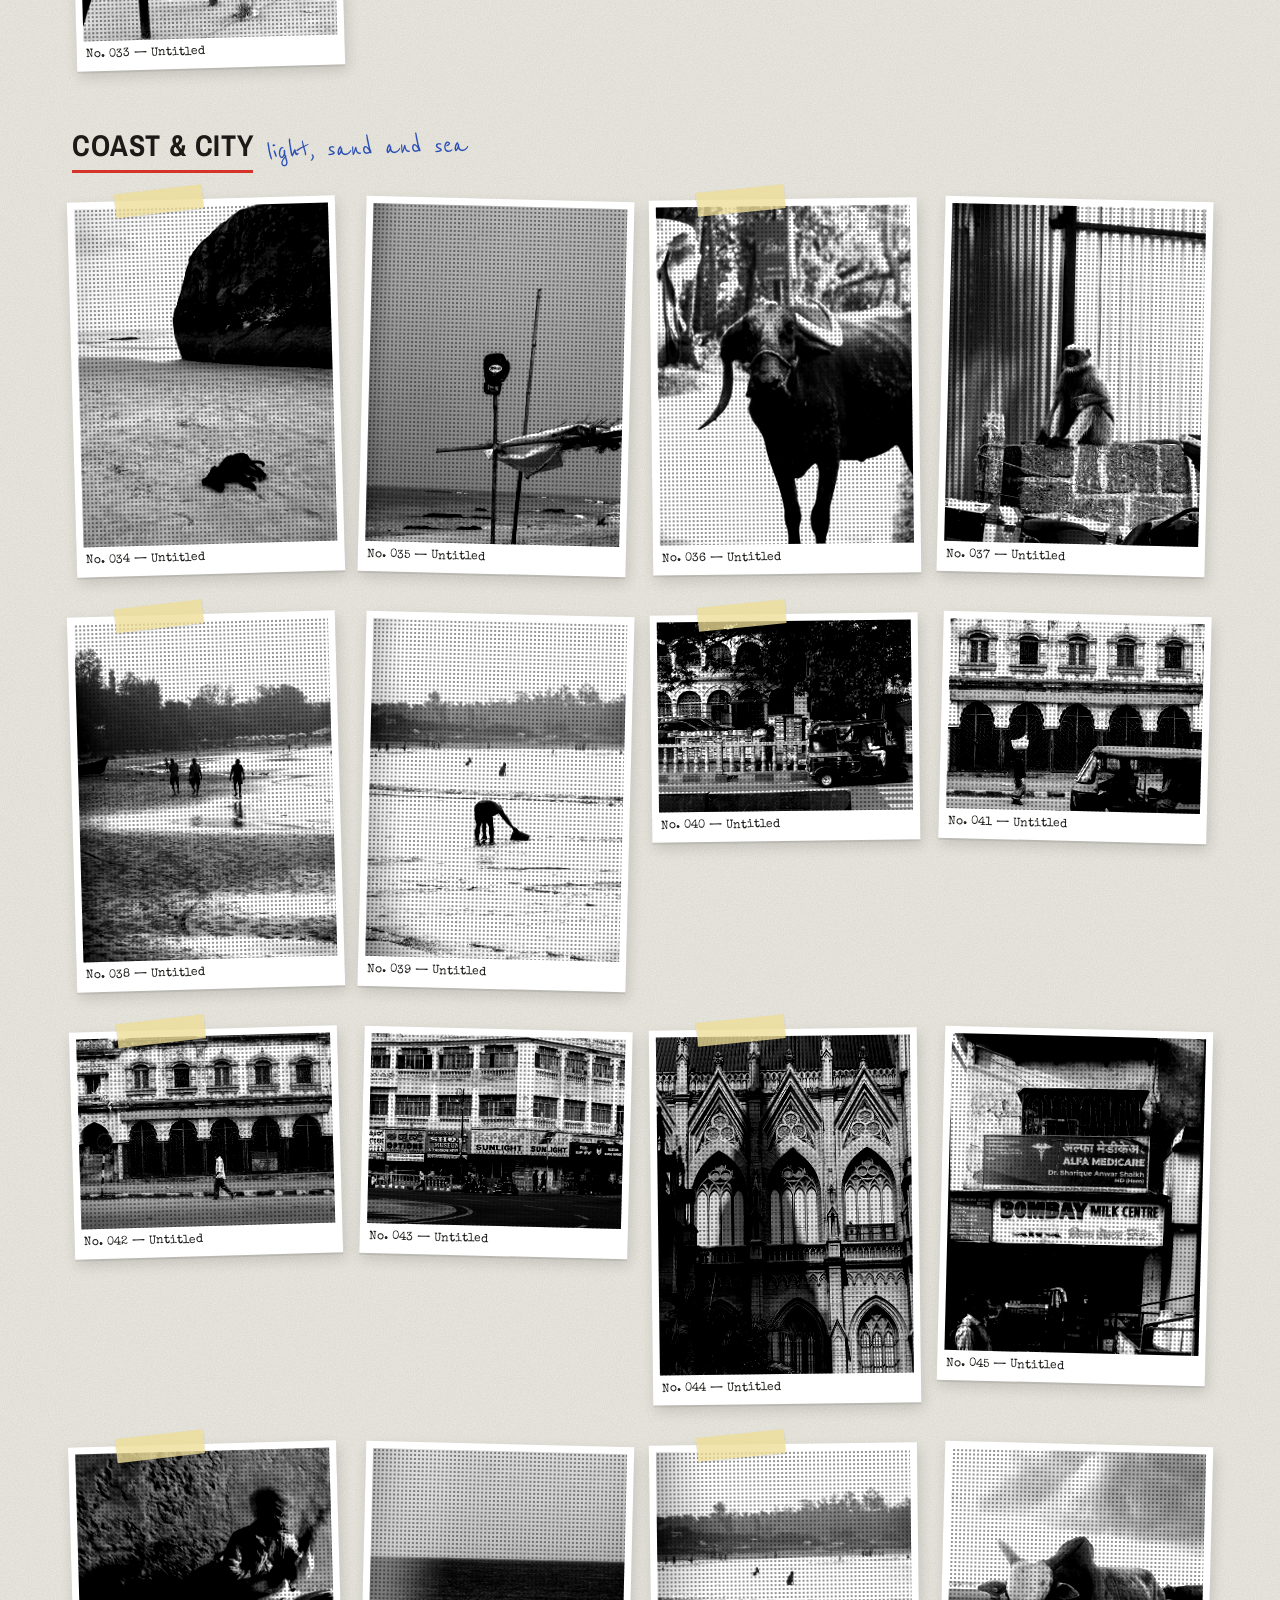
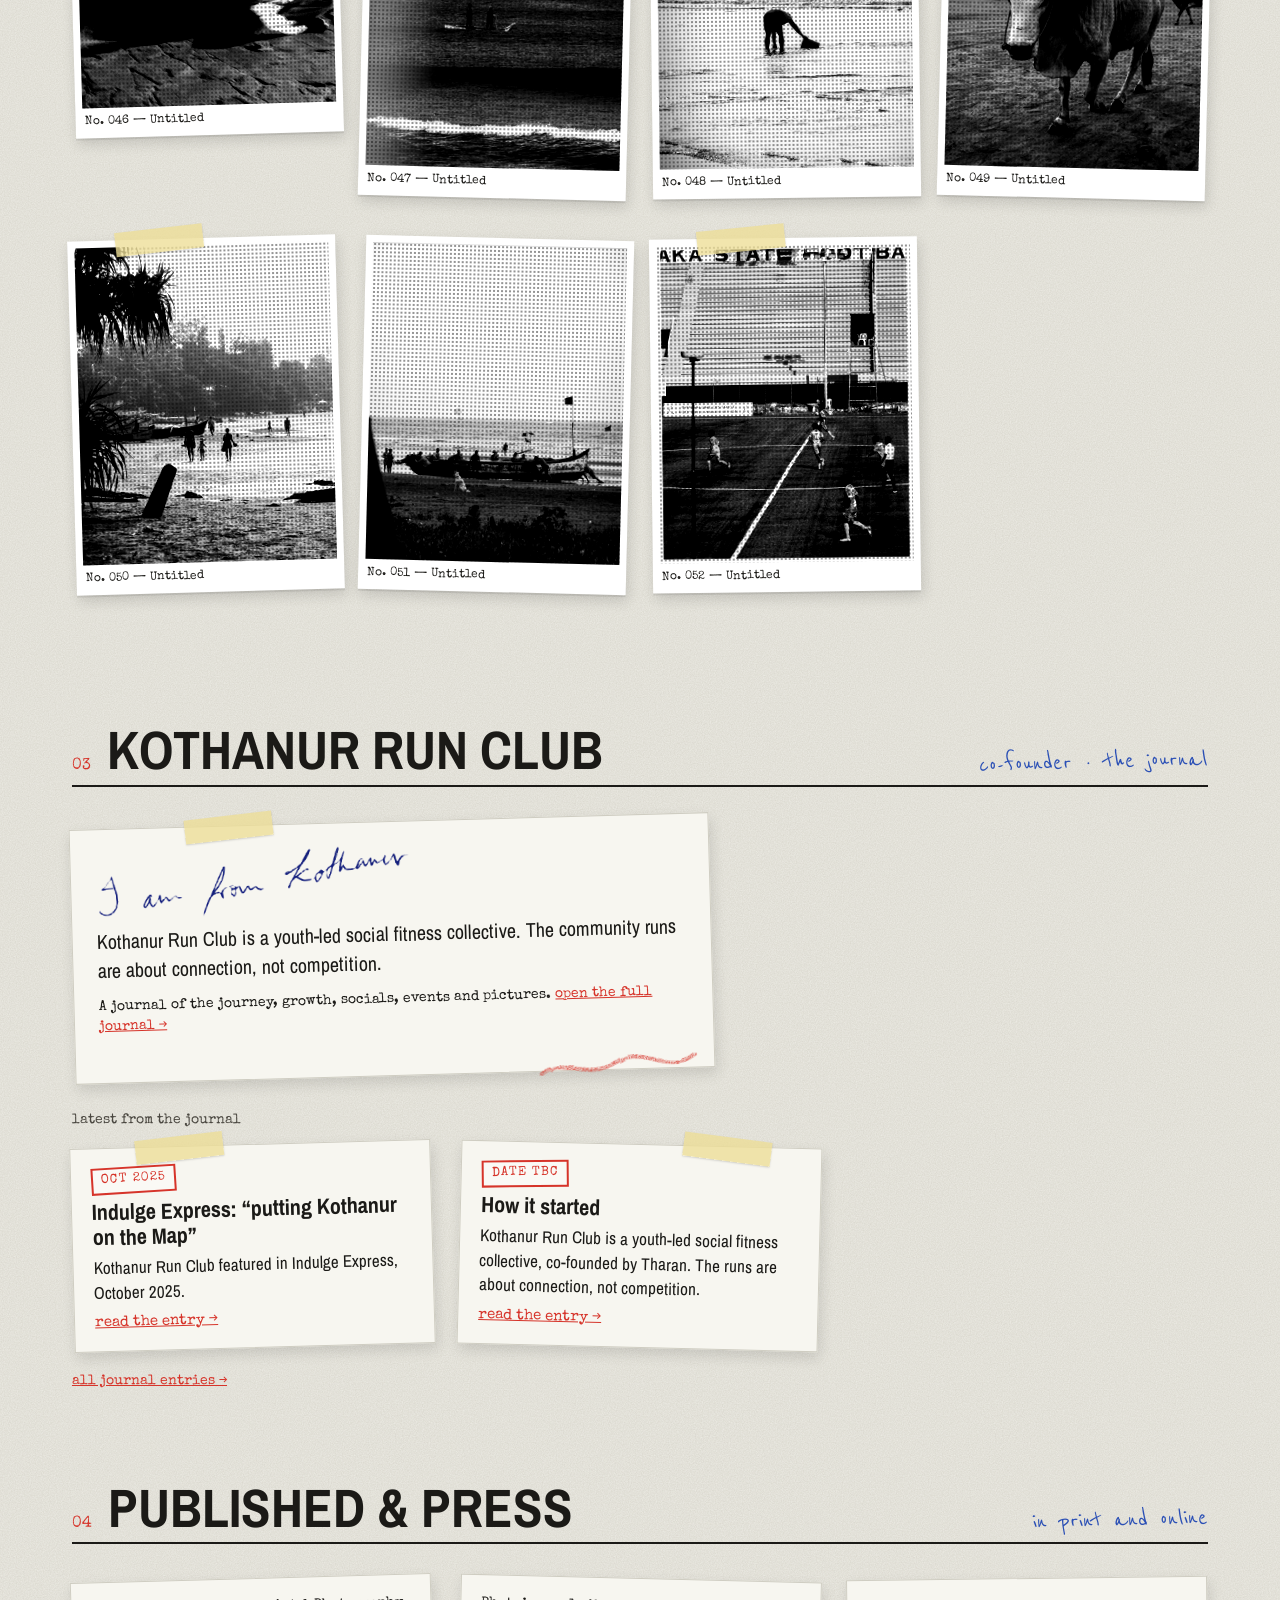
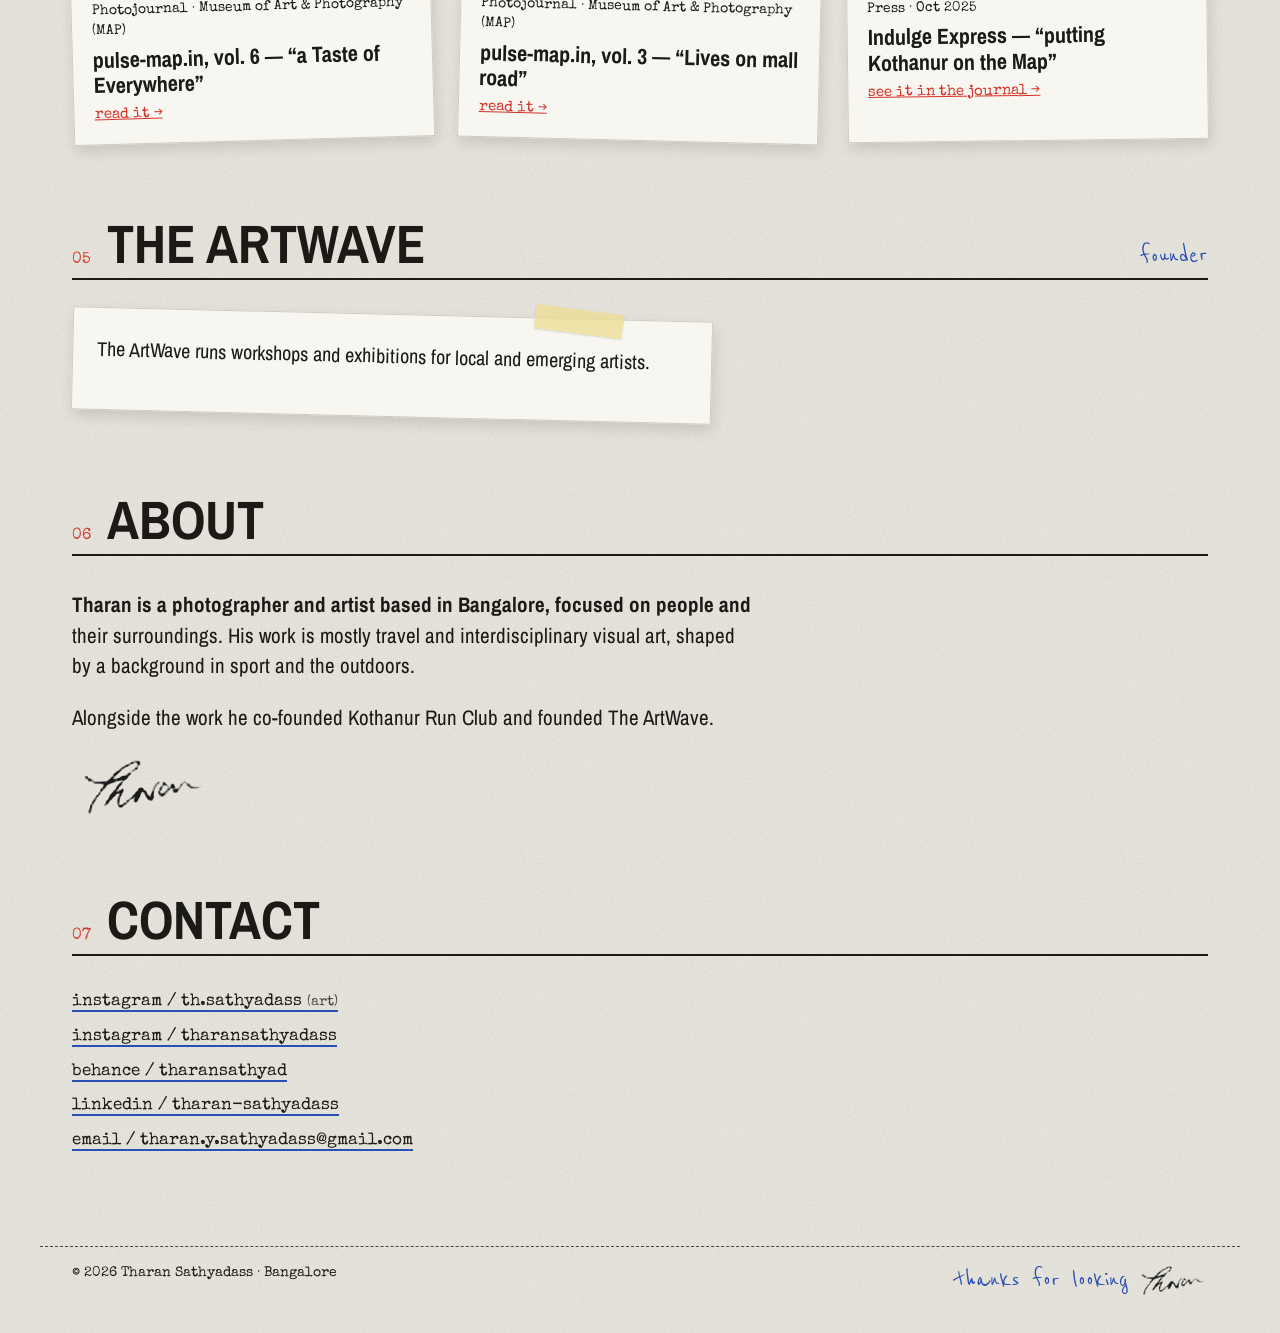
==== commit 273726ae: "Drop Colour section, fold watercolour into Charcoal & Ink, renumber sections Co-Authored-By: Claude " ====
--- a/index.html
+++ b/index.html
@@ -4,7 +4,7 @@
 <meta charset="utf-8">
 <meta name="viewport" content="width=device-width, initial-scale=1">
 <title>Tharan Sathyadass — Artist · Photographer · Bangalore</title>
-<meta name="description" content="Portfolio of Tharan Sathyadass: charcoal sketches, art on canvas and photography from Bangalore.">
+<meta name="description" content="Portfolio of Tharan Sathyadass: charcoal drawings and photography from Bangalore.">
 <link rel="preconnect" href="https://fonts.googleapis.com">
 <link rel="preconnect" href="https://fonts.gstatic.com" crossorigin>
 <link href="https://fonts.googleapis.com/css2?family=Archivo+Narrow:wght@400;700&family=IBM+Plex+Mono:wght@400;500&family=Reenie+Beanie&family=Special+Elite&display=swap" rel="stylesheet">
@@ -41,13 +41,12 @@
   <a class="brand" href="#top">T. Sathyadass <span>/ index</span></a>
   <nav class="index" aria-label="Sections">
     <a href="#charcoal">01 charcoal</a>
-    <a href="#canvas">02 colour</a>
-    <a href="#photography">03 photography</a>
-    <a href="run-club.html">04 run club</a>
-    <a href="#press">05 published &amp; press</a>
-    <a href="#artwave">06 the artwave</a>
-    <a href="#about">07 about</a>
-    <a href="#contact">08 contact</a>
+    <a href="#photography">02 photography</a>
+    <a href="run-club.html">03 run club</a>
+    <a href="#press">04 published &amp; press</a>
+    <a href="#artwave">05 the artwave</a>
+    <a href="#about">06 about</a>
+    <a href="#contact">07 contact</a>
   </nav>
 </header>
 
@@ -110,19 +109,9 @@
   <noscript><p class="note nojs">turn on JavaScript to see this gallery</p></noscript>
 </section>
 
-<!-- ============ 02 CANVAS ============ -->
-<section id="canvas" class="sec wrap">
-  <header class="sec-head"><span class="num">02</span><h2>Colour</h2><span class="note">paint, on cloth, on walls of rooms</span></header>
-  <!-- TODO: canvas paintings to come -->
-  <div class="collage c2 flip" data-section="canvas">
-    <svg class="scrib s-sec" viewBox="0 0 120 120" aria-hidden="true"><path class="crayon green" d="M14 60 C 14 20, 100 14, 106 56 C 110 96, 30 106, 22 70"/></svg>
-  </div>
-  <noscript><p class="note nojs">turn on JavaScript to see this gallery</p></noscript>
-</section>
-
-<!-- ============ 03 PHOTOGRAPHY ============ -->
+<!-- ============ 02 PHOTOGRAPHY ============ -->
 <section id="photography" class="sec wrap">
-  <header class="sec-head"><span class="num">03</span><h2>Photography</h2><span class="note">people &amp; their surroundings</span></header>
+  <header class="sec-head"><span class="num">02</span><h2>Photography</h2><span class="note">people &amp; their surroundings</span></header>
   <!-- TODO: confirm series name with Ron (album was called "ArtWave 2") -->
   <div class="series" id="series-godavari"><h3>By the Godavari</h3><span class="note">amalapuram, march 2026</span></div>
   <div class="collage photo" data-series="godavari"></div>
@@ -133,9 +122,9 @@
   <noscript><p class="note nojs">turn on JavaScript to see this gallery</p></noscript>
 </section>
 
-<!-- ============ 04 RUN CLUB ============ -->
+<!-- ============ 03 RUN CLUB ============ -->
 <section id="runclub" class="sec wrap">
-  <header class="sec-head"><span class="num">04</span><h2>Kothanur Run Club</h2><span class="note">co-founder &middot; the journal</span></header>
+  <header class="sec-head"><span class="num">03</span><h2>Kothanur Run Club</h2><span class="note">co-founder &middot; the journal</span></header>
   <div class="textcard r-l">
     <span class="tape t1"></span>
     <img class="hw hw-kothanur" src="images/handwriting/i-am-from-kothanur-blue.png" alt="Handwritten: I am from Kothanur" width="750" height="156">
@@ -149,9 +138,9 @@
   <p class="mono small"><a class="more" href="run-club.html">all journal entries &rarr;</a></p>
 </section>
 
-<!-- ============ 05 PUBLISHED & PRESS ============ -->
+<!-- ============ 04 PUBLISHED & PRESS ============ -->
 <section id="press" class="sec wrap">
-  <header class="sec-head"><span class="num">05</span><h2>Published &amp; Press</h2><span class="note">in print and online</span></header>
+  <header class="sec-head"><span class="num">04</span><h2>Published &amp; Press</h2><span class="note">in print and online</span></header>
   <ul class="clippings">
     <li class="r-l">
       <span class="mono small">Photojournal · Museum of Art &amp; Photography (MAP)</span>
@@ -171,9 +160,9 @@
   </ul>
 </section>
 
-<!-- ============ 06 THE ARTWAVE ============ -->
+<!-- ============ 05 THE ARTWAVE ============ -->
 <section id="artwave" class="sec wrap">
-  <header class="sec-head"><span class="num">06</span><h2>The ArtWave</h2><span class="note">founder</span></header>
+  <header class="sec-head"><span class="num">05</span><h2>The ArtWave</h2><span class="note">founder</span></header>
   <div class="textcard r-r">
     <span class="tape t2"></span>
     <p>The ArtWave runs workshops and exhibitions for local and emerging artists.</p>
@@ -181,9 +170,9 @@
   </div>
 </section>
 
-<!-- ============ 07 ABOUT ============ -->
+<!-- ============ 06 ABOUT ============ -->
 <section id="about" class="sec wrap">
-  <header class="sec-head"><span class="num">07</span><h2>About</h2></header>
+  <header class="sec-head"><span class="num">06</span><h2>About</h2></header>
   <div class="about">
     <p>Tharan is a photographer and artist based in Bangalore, focused on people and their surroundings. His work is mostly travel and interdisciplinary visual art, shaped by a background in sport and the outdoors.</p>
     <p>Alongside the work he co-founded Kothanur Run Club and founded The ArtWave.</p>
@@ -191,9 +180,9 @@
   </div>
 </section>
 
-<!-- ============ 08 CONTACT ============ -->
+<!-- ============ 07 CONTACT ============ -->
 <section id="contact" class="sec wrap">
-  <header class="sec-head"><span class="num">08</span><h2>Contact</h2></header>
+  <header class="sec-head"><span class="num">07</span><h2>Contact</h2></header>
   <ul class="links mono">
     <li><a href="https://instagram.com/th.sathyadass" target="_blank" rel="noopener">instagram / th.sathyadass <small>(art)</small></a></li>
     <li><a href="https://instagram.com/tharansathyadass" target="_blank" rel="noopener">instagram / tharansathyadass</a></li>
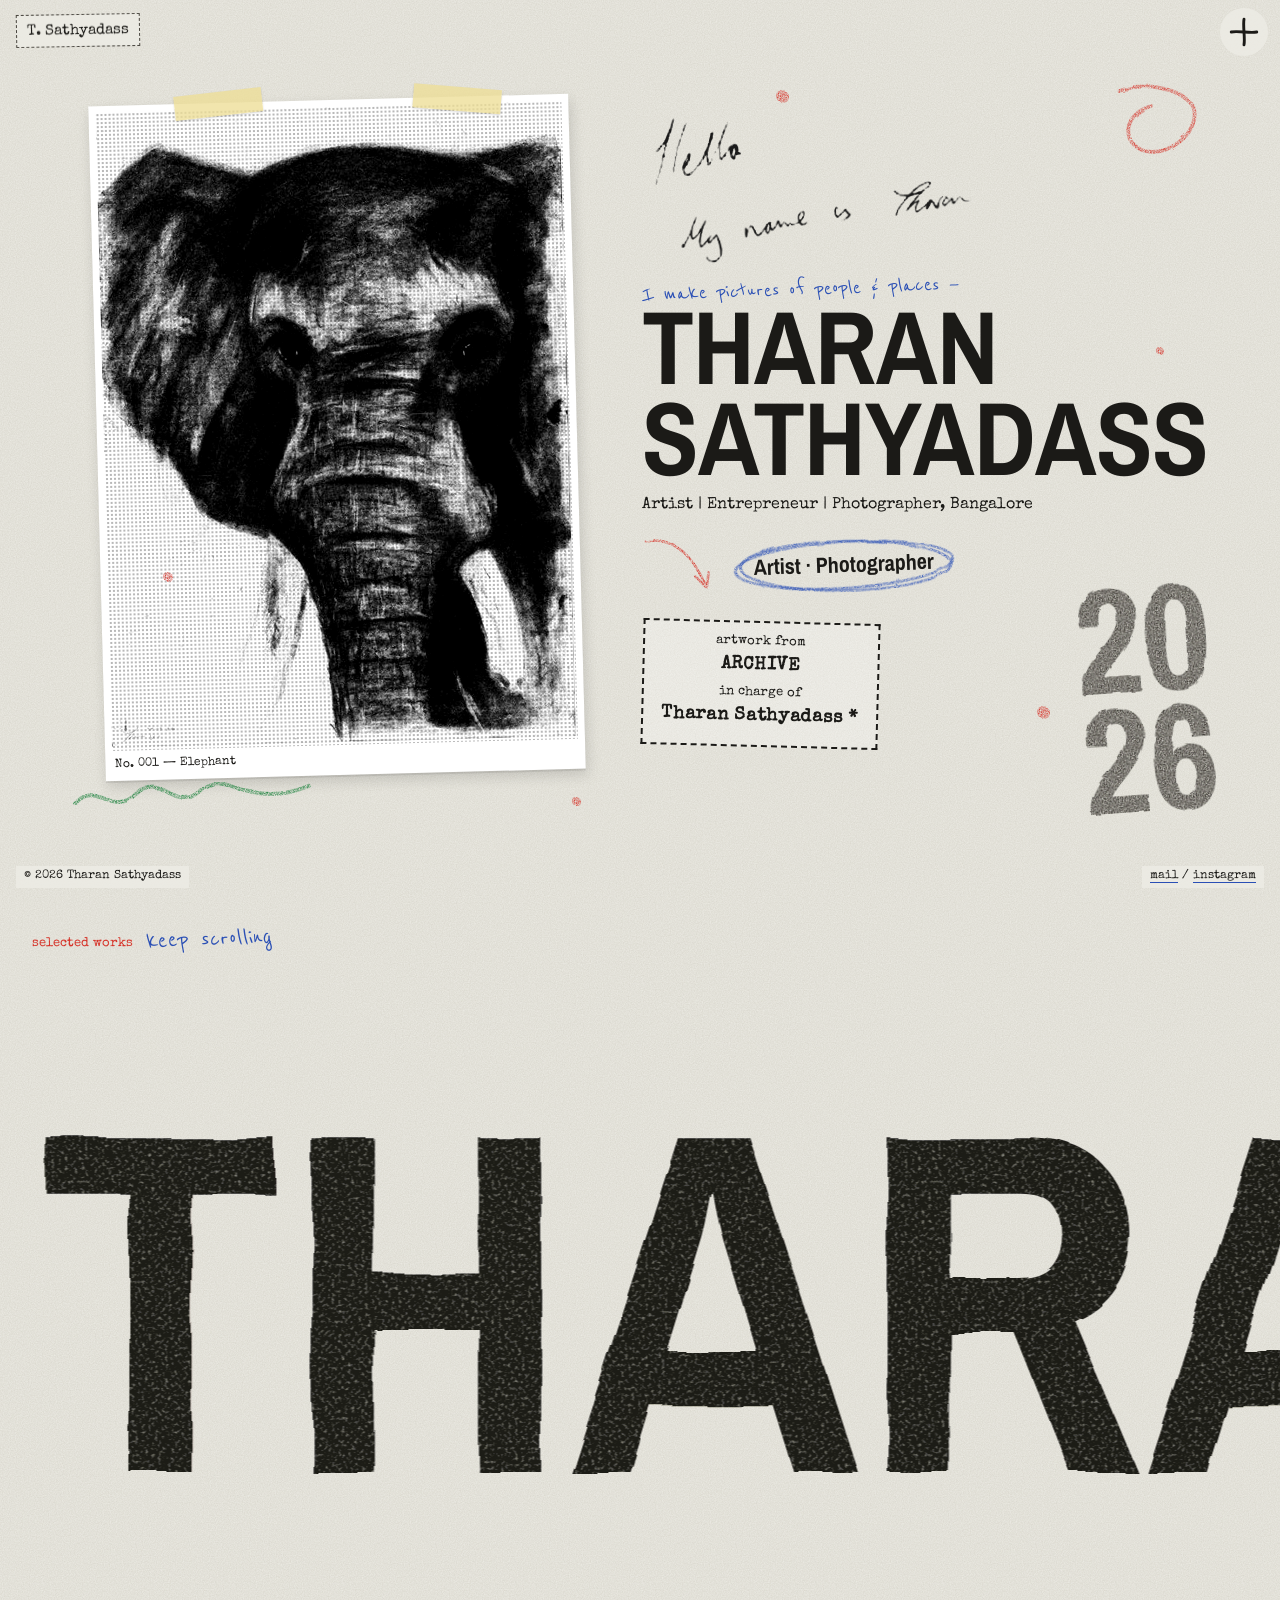
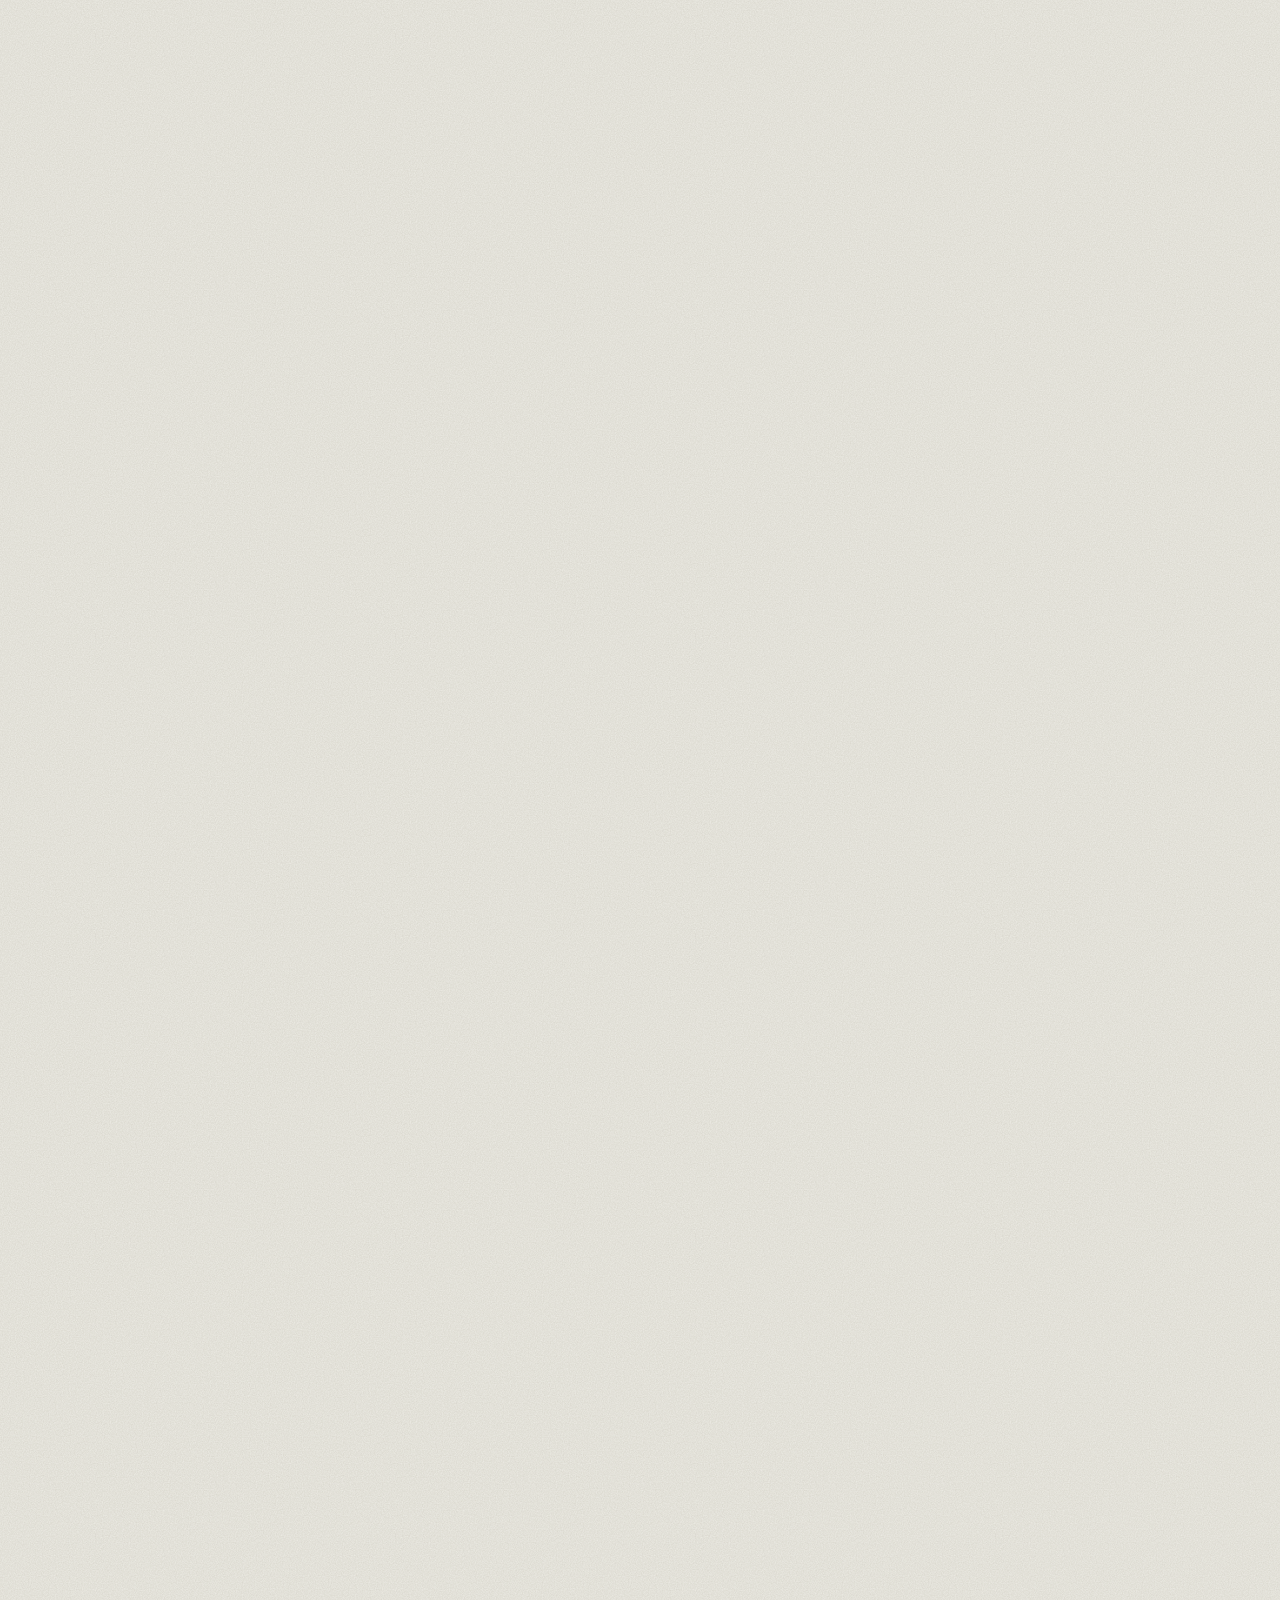
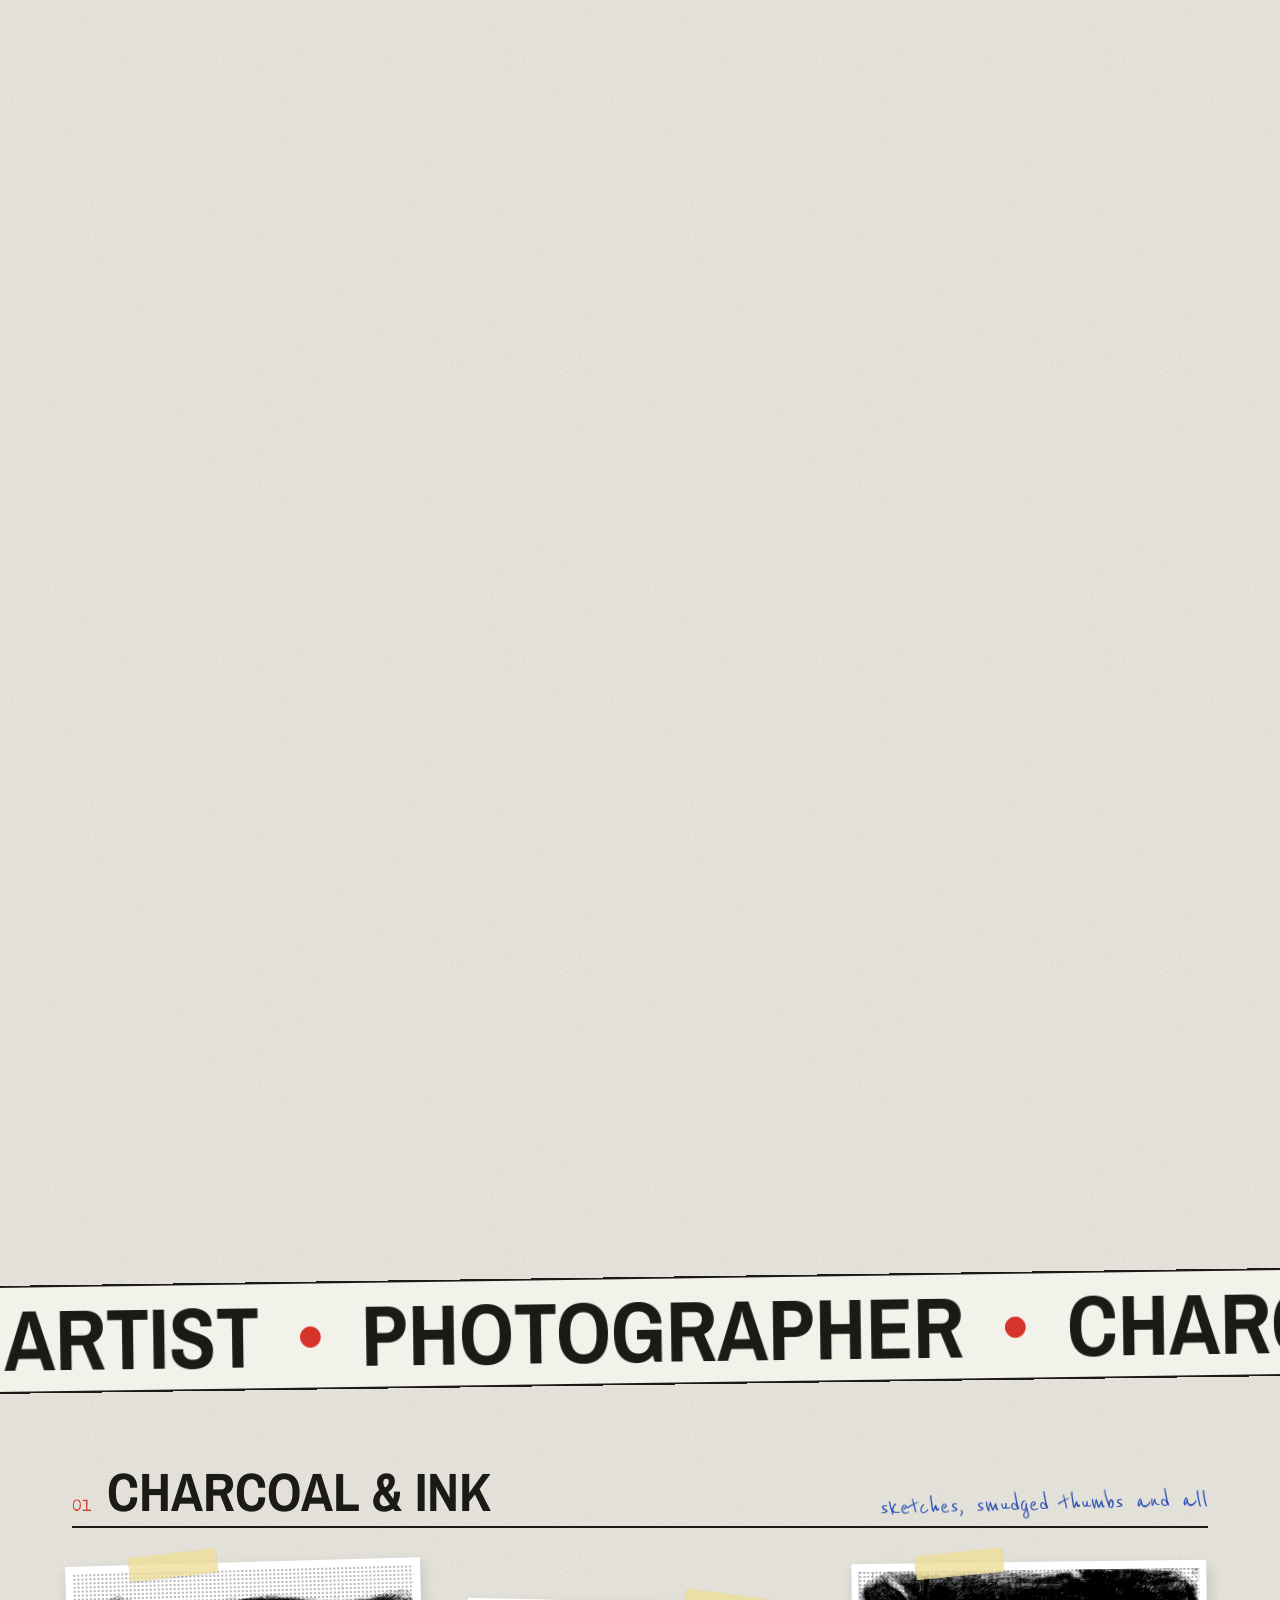
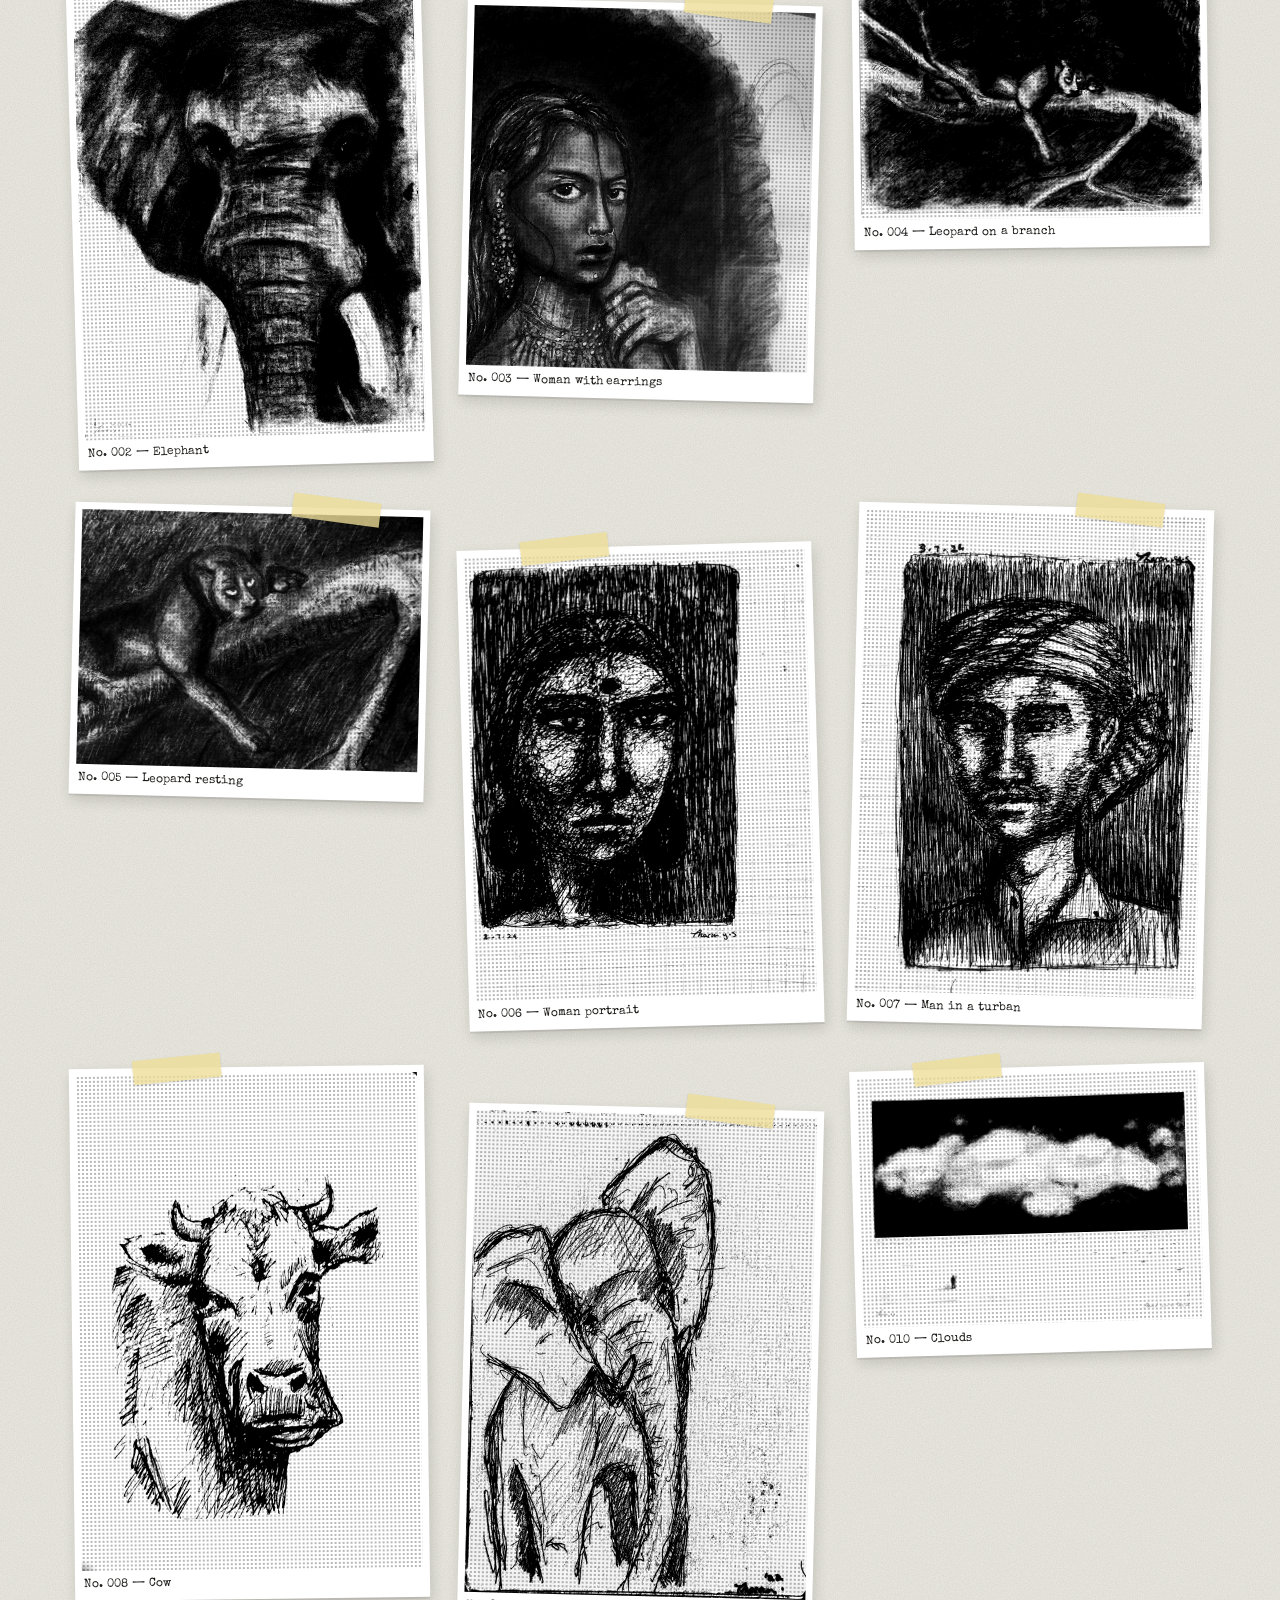
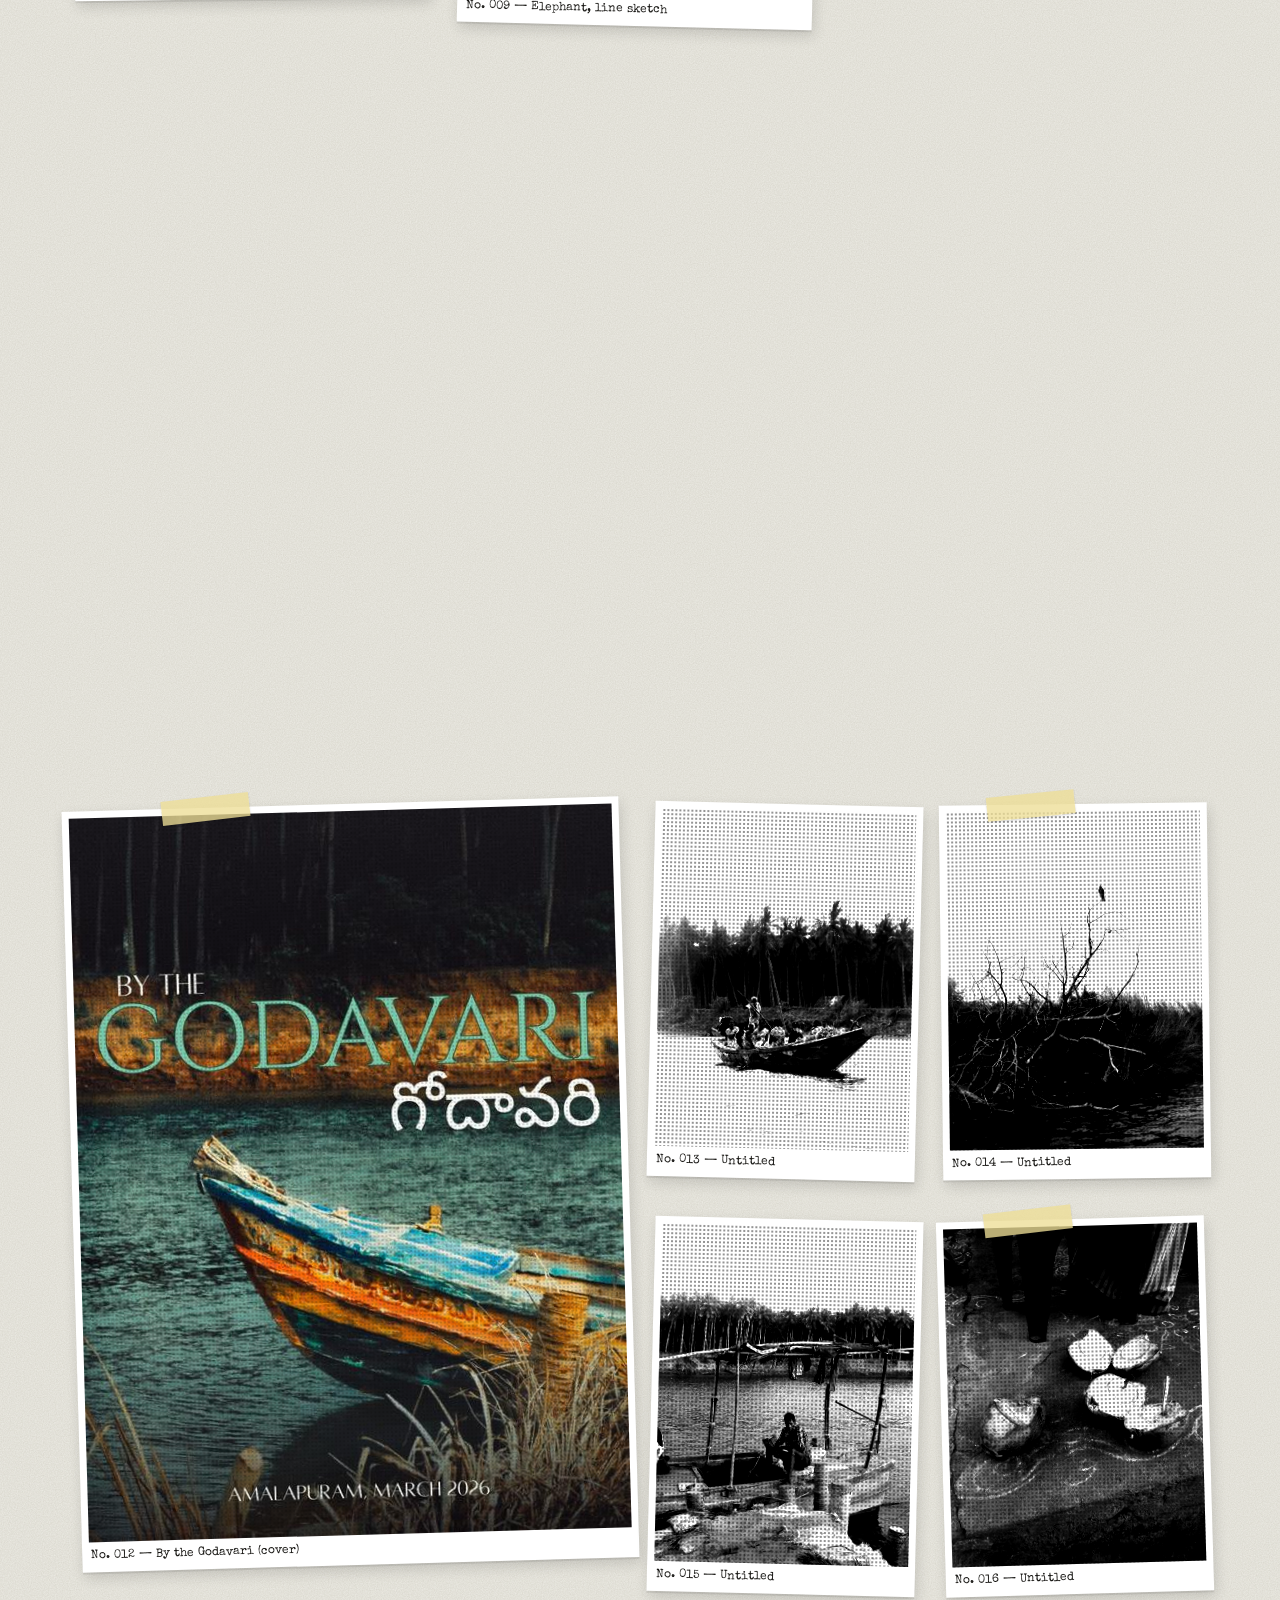
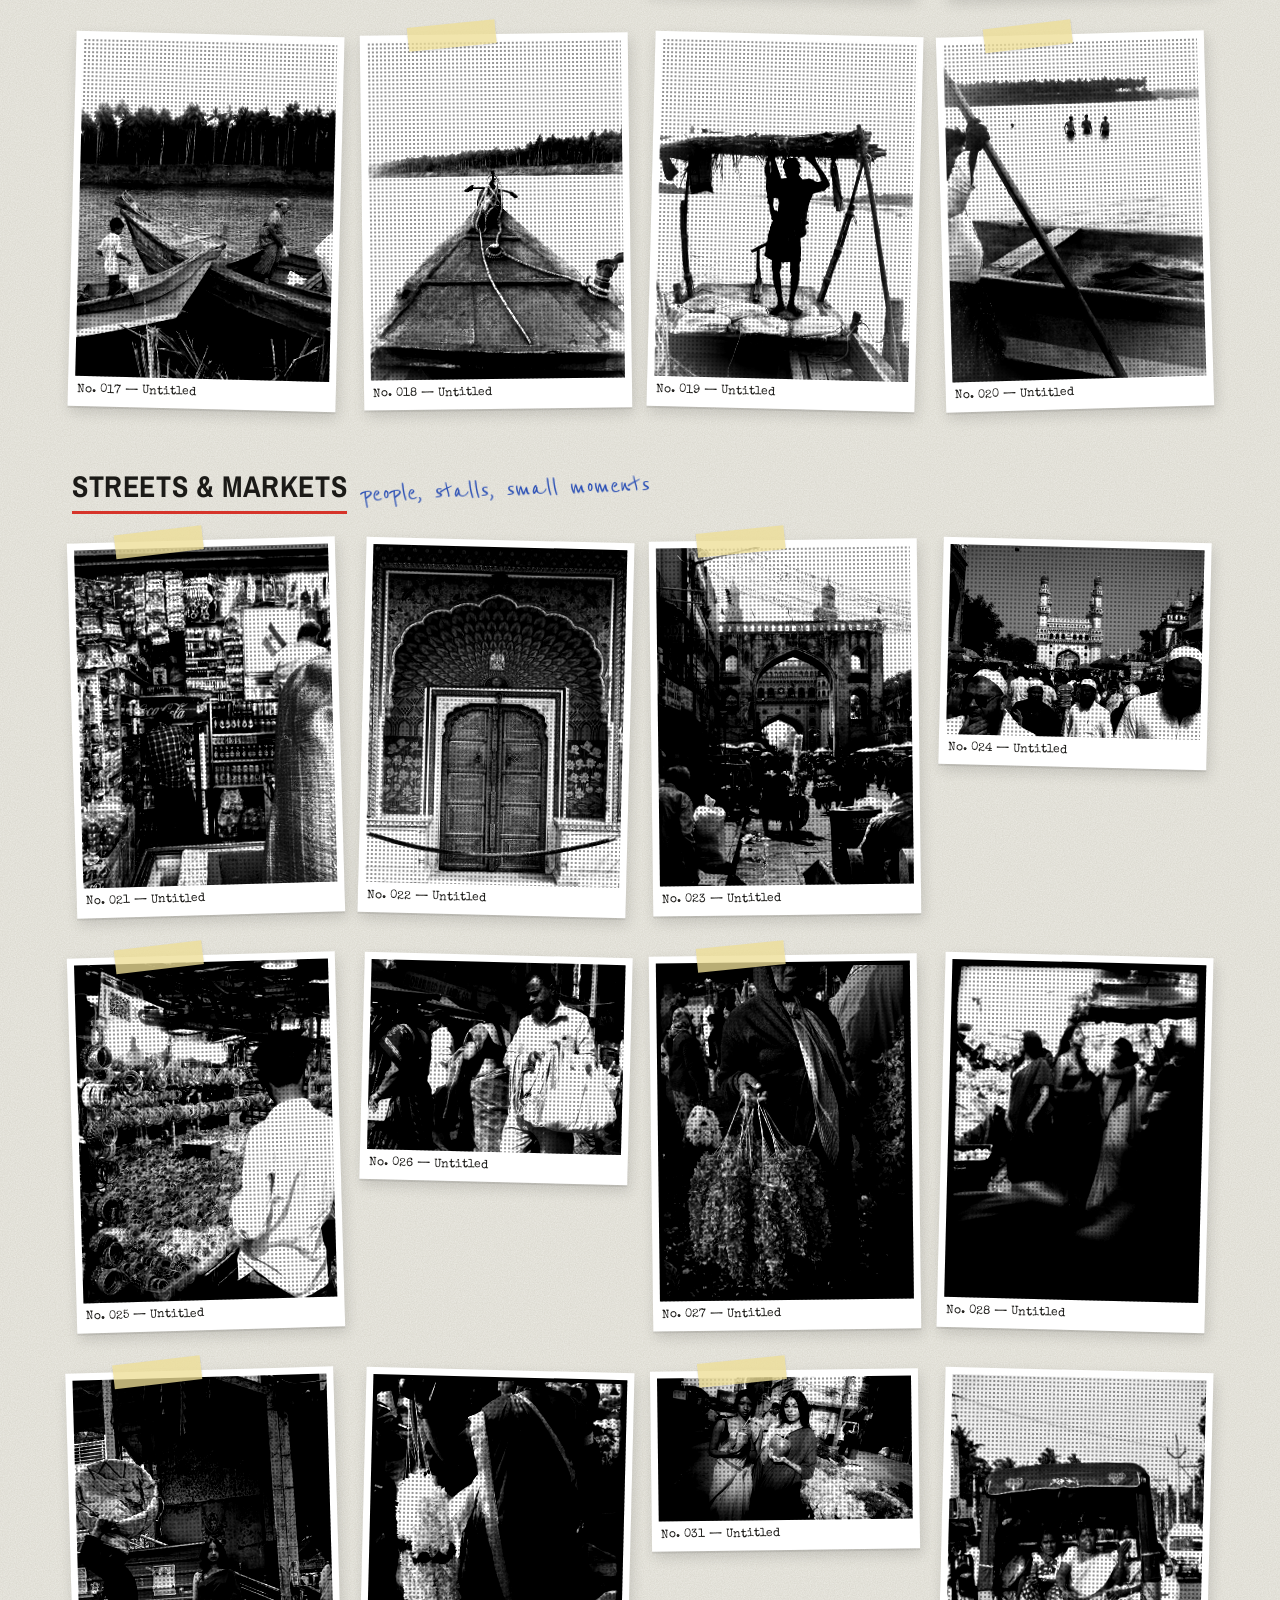
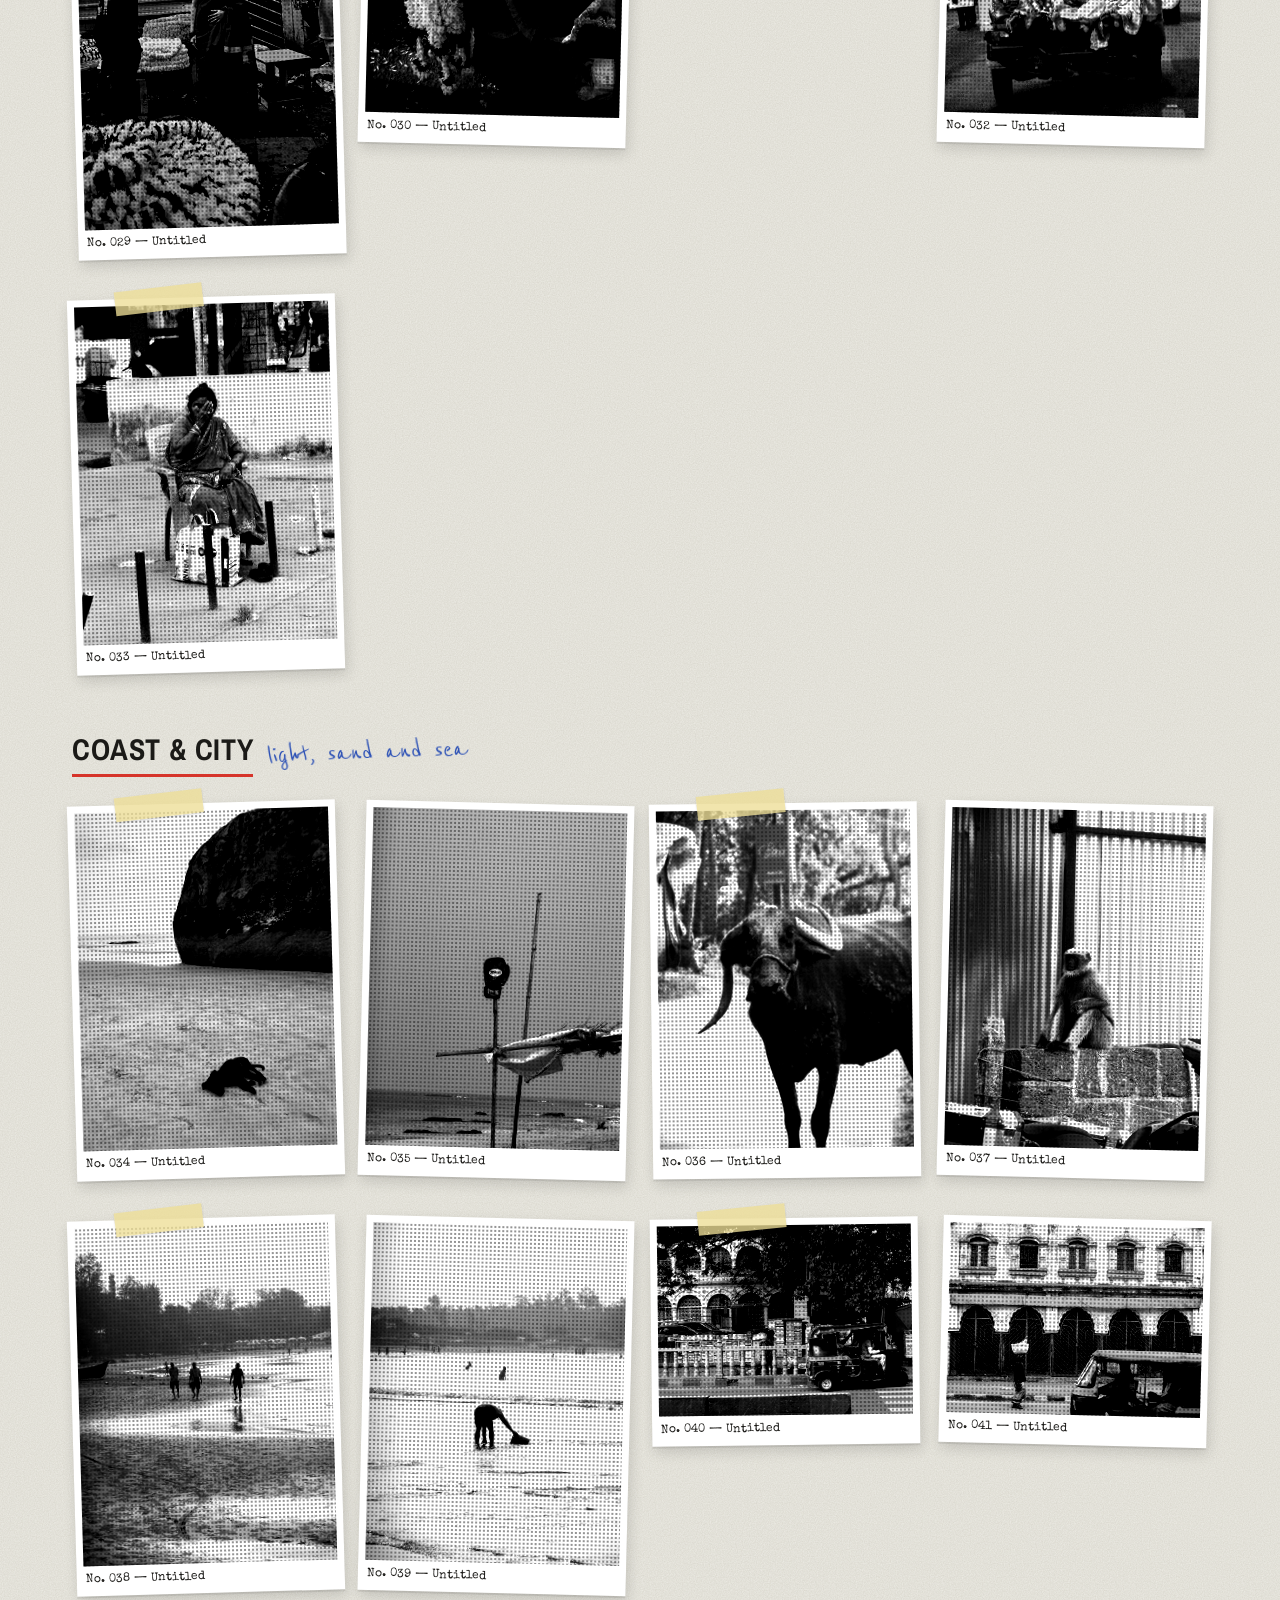
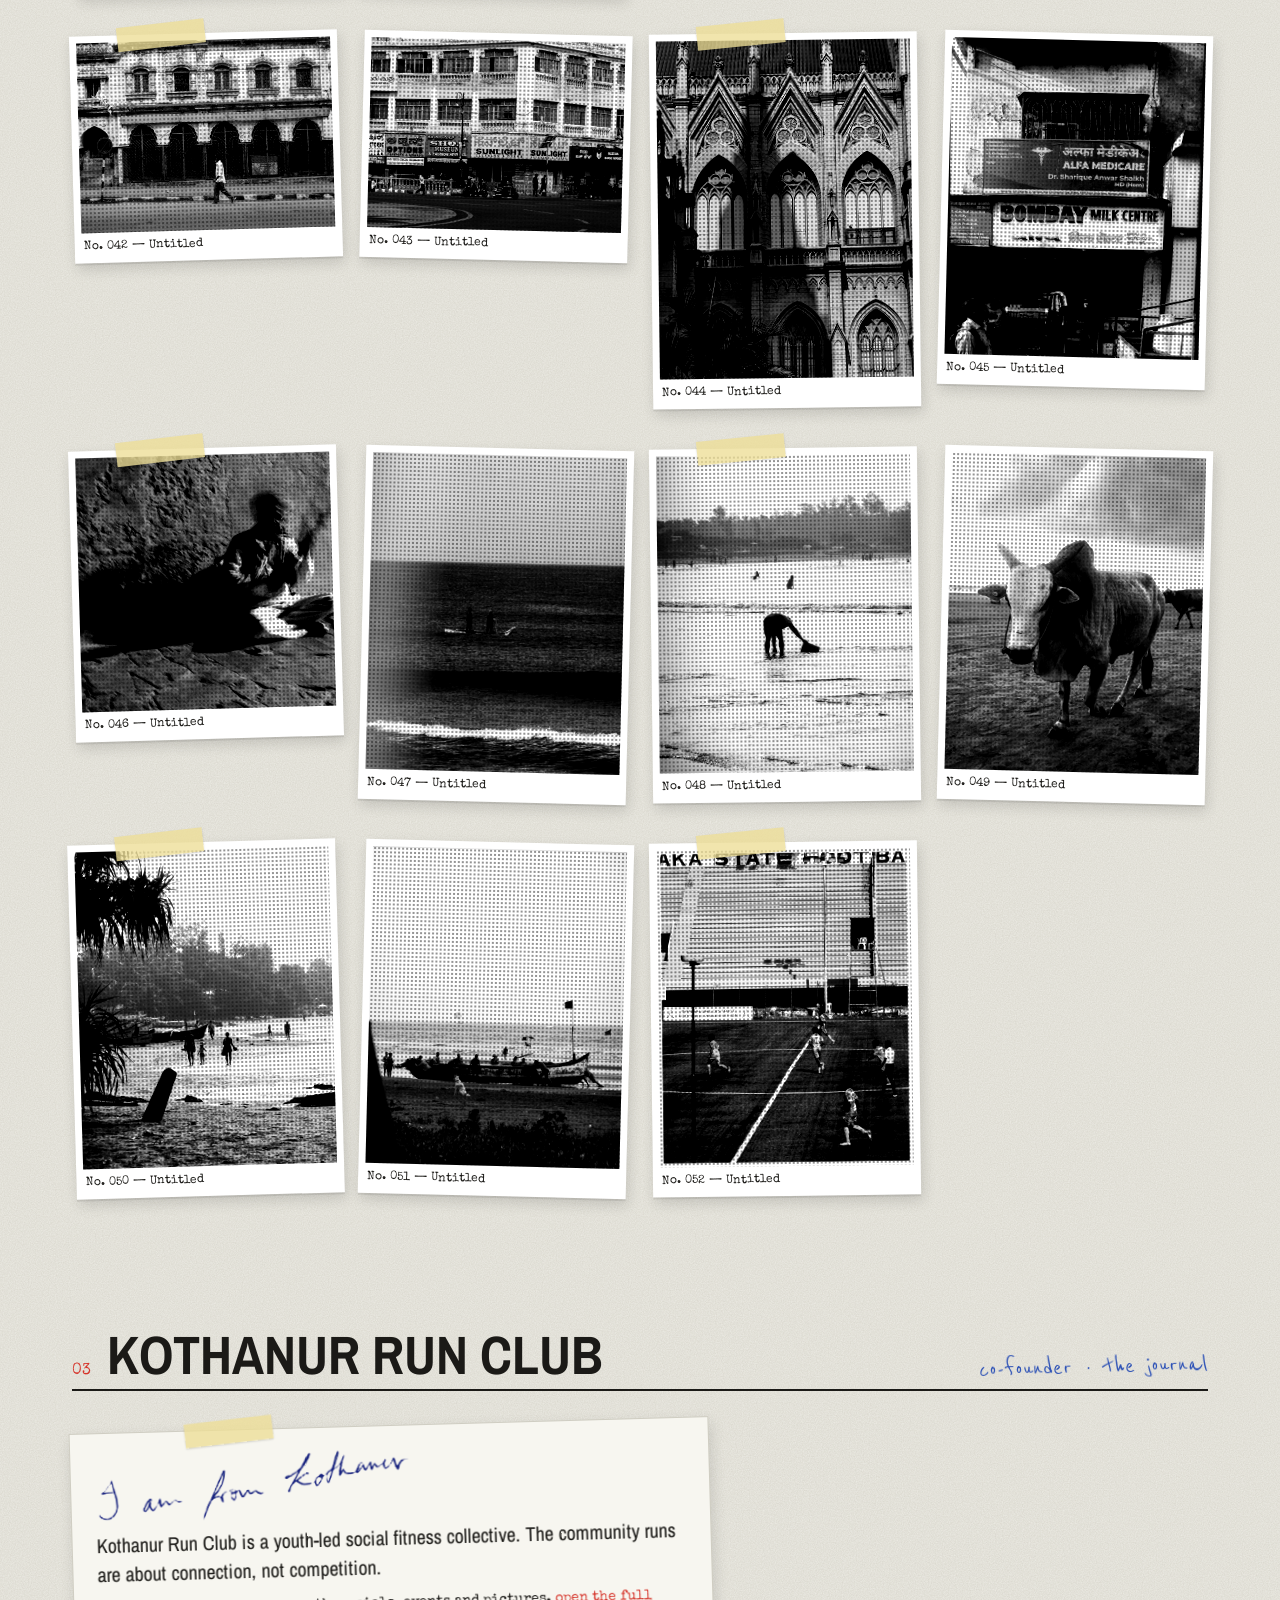
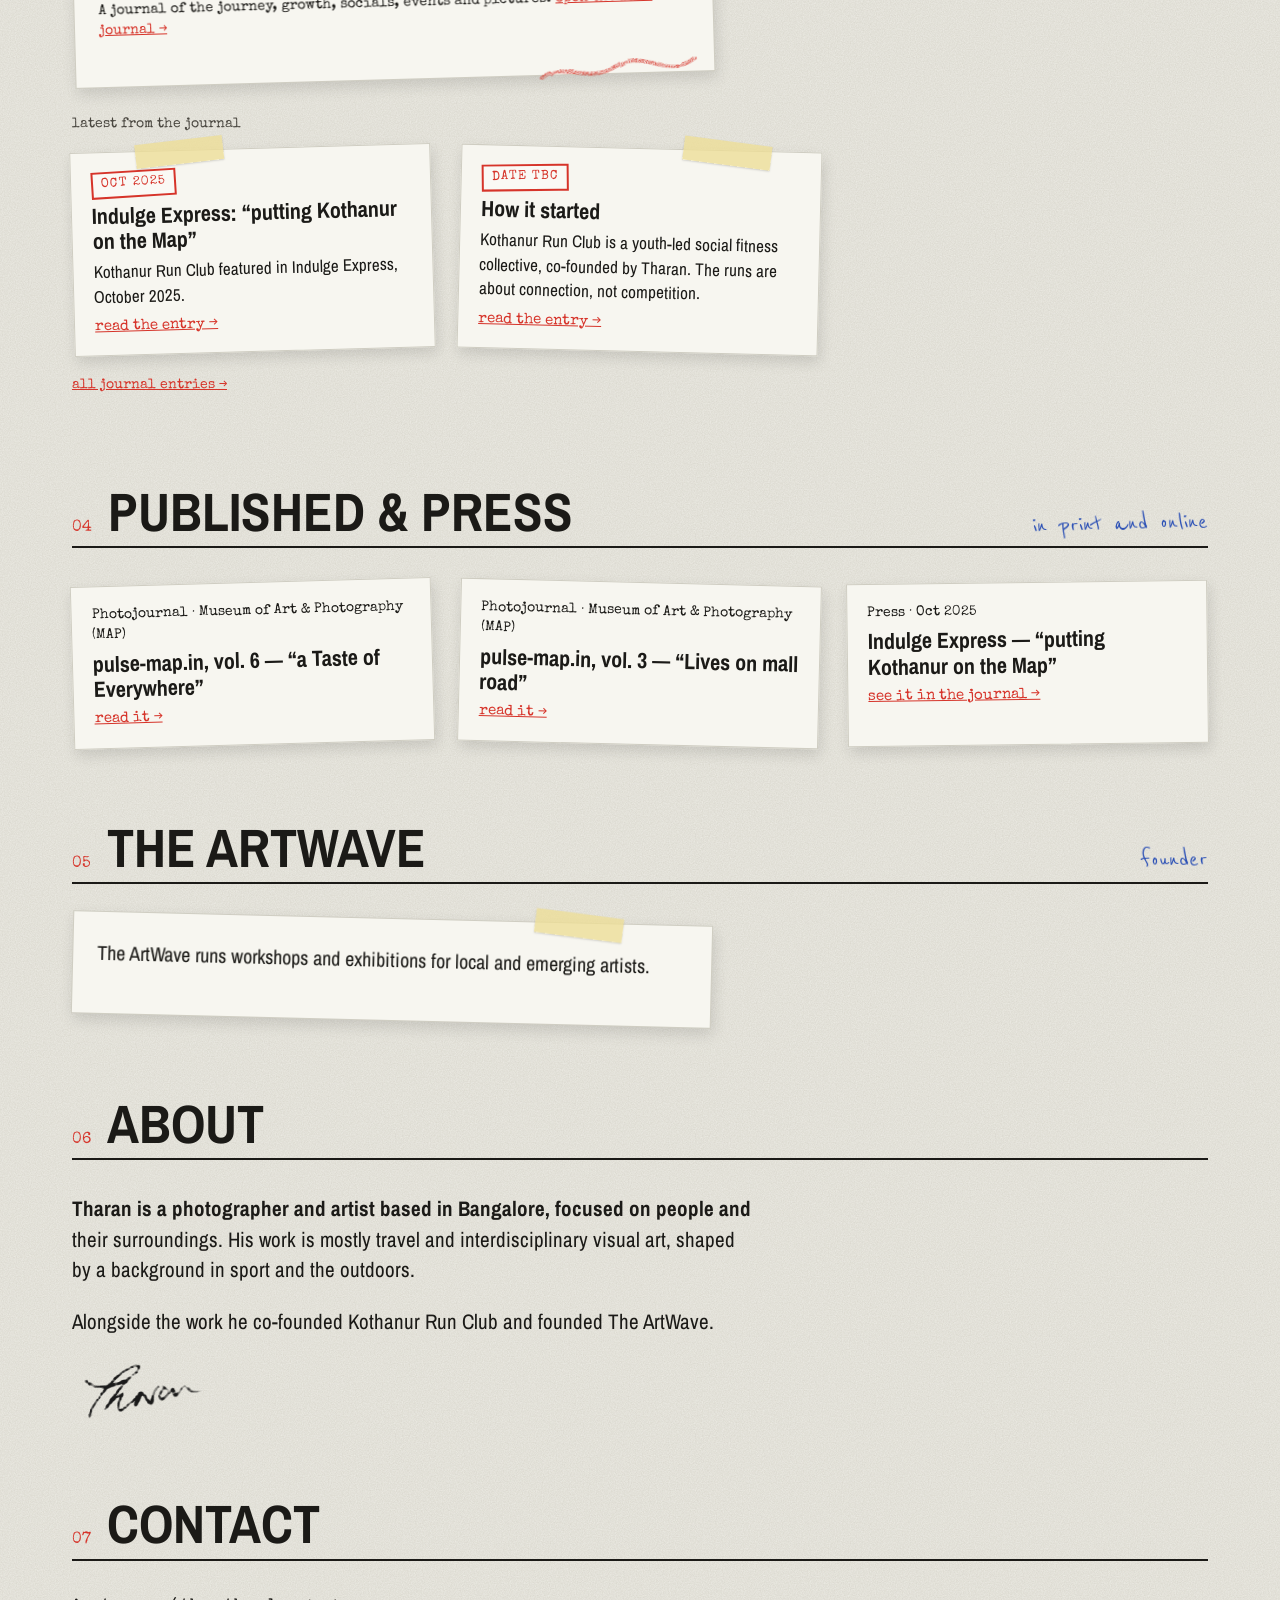
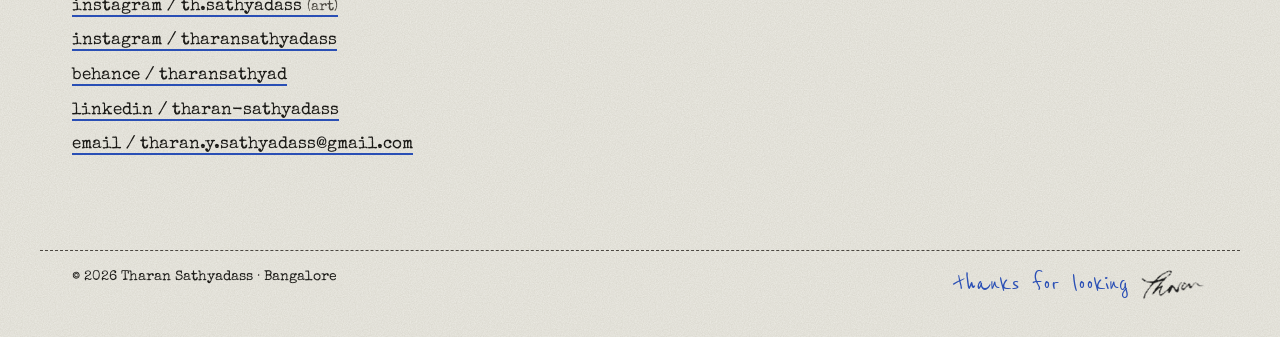
==== commit 7a5b1e28: "Add interactivity: + menu, scroll sequence, marquee, intro, reveals, lightbox nav Co-Authored-By: Cl" ====
--- a/index.html
+++ b/index.html
@@ -9,6 +9,9 @@
 <link rel="preconnect" href="https://fonts.gstatic.com" crossorigin>
 <link href="https://fonts.googleapis.com/css2?family=Archivo+Narrow:wght@400;700&family=IBM+Plex+Mono:wght@400;500&family=Reenie+Beanie&family=Special+Elite&display=swap" rel="stylesheet">
 <link rel="stylesheet" href="styles.css">
+<script>
+try{var d=document.documentElement;if(!matchMedia('(prefers-reduced-motion: reduce)').matches){d.classList.add('anim');if(!sessionStorage.getItem('introSeen')){sessionStorage.setItem('introSeen','1');d.classList.add('intro-on')}}}catch(e){}
+</script>
 </head>
 <body>
 
@@ -30,6 +33,13 @@
       <feColorMatrix in="g" type="matrix" values="0 0 0 0 0  0 0 0 0 0  0 0 0 0 0  0 0 0 -1.2 1.15" result="m"/>
       <feComposite in="b" in2="m" operator="in"/>
     </filter>
+    <filter id="inkxl" x="-2%" y="-6%" width="104%" height="112%">
+      <feTurbulence type="fractalNoise" baseFrequency="0.014" numOctaves="2" seed="3" result="n"/>
+      <feDisplacementMap in="SourceGraphic" in2="n" scale="10" result="d"/>
+      <feTurbulence type="fractalNoise" baseFrequency="0.3" numOctaves="2" seed="5" result="g"/>
+      <feColorMatrix in="g" type="matrix" values="0 0 0 0 0  0 0 0 0 0  0 0 0 0 0  0 0 0 -1.5 1.8" result="m"/>
+      <feComposite in="d" in2="m" operator="in"/>
+    </filter>
     <filter id="grain" x="0" y="0" width="100%" height="100%">
       <feTurbulence type="fractalNoise" baseFrequency="0.8" numOctaves="3" stitchTiles="stitch"/>
       <feColorMatrix type="matrix" values="0 0 0 0 0.25  0 0 0 0 0.22  0 0 0 0 0.15  0 0 0 0.55 0"/>
@@ -37,18 +47,26 @@
   </defs>
 </svg>
 
-<header class="topbar">
-  <a class="brand" href="#top">T. Sathyadass <span>/ index</span></a>
-  <nav class="index" aria-label="Sections">
-    <a href="#charcoal">01 charcoal</a>
-    <a href="#photography">02 photography</a>
-    <a href="run-club.html">03 run club</a>
-    <a href="#press">04 published &amp; press</a>
-    <a href="#artwave">05 the artwave</a>
-    <a href="#about">06 about</a>
-    <a href="#contact">07 contact</a>
-  </nav>
-</header>
+<a class="chrome-brand" href="#top">T. Sathyadass</a>
+<button class="menu-btn" id="menuBtn" type="button" aria-expanded="false" aria-controls="menu" aria-label="Open menu">
+  <svg viewBox="0 0 40 40" aria-hidden="true"><g><path class="hand" d="M20 5 C 18.5 13, 21.5 27, 20 35"/><path class="hand" d="M5 20 C 13 18.5, 27 21.5, 35 20"/></g></svg>
+</button>
+<div class="menu-backdrop" id="menuBackdrop"></div>
+<nav class="menu" id="menu" aria-label="Sections" inert>
+  <a href="#charcoal"><b>01</b> charcoal &amp; ink</a>
+  <a href="#photography"><b>02</b> photography</a>
+  <a href="#runclub"><b>03</b> kothanur run club</a>
+  <a href="#press"><b>04</b> published &amp; press</a>
+  <a href="#artwave"><b>05</b> the artwave</a>
+  <a href="#about"><b>06</b> about</a>
+  <a href="#contact"><b>07</b> contact</a>
+  <a class="menu-ext" href="run-club.html">run club journal &#8599;</a>
+  <span class="note menu-note">thanks for looking</span>
+</nav>
+<div class="pin pin-l mono">&copy; 2026 Tharan Sathyadass</div>
+<div class="pin pin-r mono"><a href="mailto:tharan.y.sathyadass@gmail.com">mail</a> / <a href="https://instagram.com/tharansathyadass" target="_blank" rel="noopener">instagram</a></div>
+
+<div class="intro" aria-hidden="true"><img class="i-hello" src="images/handwriting/hello.png" alt="" width="157" height="121"><p class="i-name">Tharan<br>Sathyadass</p></div>
 
 <main id="top">
 
@@ -98,6 +116,23 @@
     <i class="dot d1"></i><i class="dot d2"></i><i class="dot d3"></i><i class="dot d4"></i><i class="dot d5"></i>
   </div>
 </section>
+
+<!-- ============ SELECTED WORKS: scroll sequence + marquee ============ -->
+<section class="seq" id="selected" aria-label="Selected works">
+  <div class="seq-stage">
+    <div class="seq-namewrap" aria-hidden="true"><div class="seq-name" id="seqName"><span>Tharan Sathyadass</span></div></div>
+    <div class="seq-label"><span class="mono">selected works</span><span class="note">keep scrolling</span></div>
+    <div class="seq-items" id="seqItems"></div>
+  </div>
+</section>
+
+<div class="marquee-wrap"><div class="marquee" aria-label="Artist, photographer, charcoal, Kothanur Run Club, The ArtWave, Bangalore">
+  <div class="marquee-track">
+    <div class="mq-group"><span>Artist</span><span class="dot-sep">&bull;</span><span>Photographer</span><span class="dot-sep">&bull;</span><span>Charcoal</span><span class="dot-sep">&bull;</span><img class="hw" src="images/handwriting/i-am-from-kothanur-blue.png" alt="" width="750" height="156" loading="lazy"><span>Kothanur Run Club</span><span class="dot-sep">&bull;</span><span>The ArtWave</span><span class="dot-sep">&bull;</span><span>Bangalore</span><span class="dot-sep">&bull;</span></div>
+    <div class="mq-group" aria-hidden="true"><span>Artist</span><span class="dot-sep">&bull;</span><span>Photographer</span><span class="dot-sep">&bull;</span><span>Charcoal</span><span class="dot-sep">&bull;</span><img class="hw" src="images/handwriting/i-am-from-kothanur-blue.png" alt="" width="750" height="156" loading="lazy"><span>Kothanur Run Club</span><span class="dot-sep">&bull;</span><span>The ArtWave</span><span class="dot-sep">&bull;</span><span>Bangalore</span><span class="dot-sep">&bull;</span></div>
+  </div>
+</div>
+</div>
 
 <!-- ============ 01 CHARCOAL ============ -->
 <section id="charcoal" class="sec wrap">
@@ -197,8 +232,10 @@
 <footer class="foot wrap mono small">&copy; 2026 Tharan Sathyadass &middot; Bangalore <span class="foot-sign"><span class="note">thanks for looking</span> <img class="hw hw-foot" src="images/handwriting/tharan.png" alt="Tharan, handwritten signature" width="181" height="88"></span></footer>
 
 <div class="lightbox" id="lightbox" hidden role="dialog" aria-modal="true" aria-label="Image viewer">
-  <button class="lb-close" aria-label="Close">&times;</button>
-  <figure><img alt=""><figcaption></figcaption></figure>
+  <button class="lb-close" type="button" aria-label="Close">&times;</button>
+  <button class="lb-nav lb-prev" type="button" aria-label="Previous image">&larr;</button>
+  <button class="lb-nav lb-next" type="button" aria-label="Next image">&rarr;</button>
+  <figure><img alt=""><figcaption aria-live="polite"><span class="lb-cap"></span><span class="lb-count"></span></figcaption></figure>
 </div>
 
 <script src="works.js"></script>
--- a/styles.css
+++ b/styles.css
@@ -15,14 +15,6 @@
 .mono{font-family:var(--f-type)} .small{font-size:14px}
 .note{font-family:var(--f-note);font-size:28px;line-height:1;color:var(--blue)}
 
-/* nav */
-.topbar{position:sticky;top:0;z-index:40;background:rgba(236,235,228,.94);border-bottom:1px dashed var(--ink-soft);padding:8px var(--gutter);display:flex;flex-wrap:wrap;gap:4px 24px;align-items:baseline;justify-content:space-between}
-.brand{font-family:var(--f-type);text-decoration:none;font-size:15px}
-.brand span{color:var(--ink-soft)}
-.index{display:flex;gap:4px 16px;flex-wrap:wrap;font-family:var(--f-type);font-size:13px}
-.index a{text-decoration:none;padding:2px 0;border-bottom:1px solid transparent}
-.index a:hover,.index a:focus-visible{border-bottom-color:var(--red);color:var(--red)}
-
 /* crayon strokes */
 .crayon{fill:none;stroke-width:5;stroke-linecap:round;stroke-linejoin:round;filter:url(#crayon)}
 .crayon.thin{stroke-width:2.5}
@@ -31,9 +23,9 @@
 .dot{position:absolute;width:12px;height:12px;border-radius:50%;background:var(--red);opacity:.9;filter:url(#crayon)}
 
 /* HERO */
-.hero{padding-top:28px;padding-bottom:20px}
+.hero{padding-top:84px;padding-bottom:20px}
 .hero-grid{position:relative;display:grid;grid-template-columns:1fr;gap:28px}
-.hero-img{transform:rotate(-1.5deg);margin:0}
+.hero-img{--rot:-1.5deg;transform:rotate(var(--rot));margin:0}
 .hero-text{position:relative}
 .n1{display:block;transform:rotate(-2deg);margin-bottom:4px}
 h1{font-family:var(--f-label);font-weight:700;text-transform:uppercase;font-size:clamp(46px,13vw,104px);line-height:.88;margin:0 0 10px;letter-spacing:-.01em}
@@ -56,7 +48,7 @@
 
 @media (min-width:860px){
   :root{--gutter:32px}
-  .hero{padding-top:48px}
+  .hero{padding-top:100px}
   .hero-grid{grid-template-columns:1.25fr 1fr;gap:40px;align-items:start}
   .hero-img{grid-row:1 / span 2}
   .year{position:absolute;right:-6px;bottom:-30px;margin:0;font-size:150px}
@@ -74,8 +66,8 @@
 /* works */
 .collage{position:relative;display:grid;grid-template-columns:1fr 1fr;gap:34px 18px;align-items:start}
 .collage.c2{grid-template-columns:1fr}
-.work{position:relative;margin:0;cursor:zoom-in;background:#fff;padding:7px 7px 0;box-shadow:0 2px 0 rgba(0,0,0,.08),2px 6px 14px rgba(0,0,0,.14);transition:transform .2s}
-.work:hover,.work:focus-visible{transform:rotate(0) scale(1.02);z-index:5;outline:2px dashed var(--red);outline-offset:4px}
+.work{position:relative;margin:0;cursor:zoom-in;background:#fff;padding:7px 7px 0;box-shadow:0 2px 0 rgba(0,0,0,.08),2px 6px 14px rgba(0,0,0,.14);transition:transform .35s cubic-bezier(.2,.8,.3,1),box-shadow .35s}
+.work:focus-visible{z-index:5;outline:2px dashed var(--red);outline-offset:4px}
 .work img{width:100%;height:100%;object-fit:cover;filter:grayscale(1) contrast(1.45) brightness(1.03)}
 /* image box + halftone overlay */
 .work{display:flex;flex-direction:column}
@@ -89,7 +81,7 @@
 .tape{position:absolute;width:88px;height:24px;background:rgba(238,222,150,.78);box-shadow:0 1px 2px rgba(0,0,0,.15);z-index:3}
 .tape.t1{top:-11px;left:18%;transform:rotate(-5deg)}
 .tape.t2{top:-10px;right:14%;transform:rotate(6deg)}
-.r-l{transform:rotate(-1.6deg)}.r-r{transform:rotate(1.4deg)}.r-l2{transform:rotate(-.7deg)}
+.r-l{--rot:-1.6deg;transform:rotate(var(--rot))}.r-r{--rot:1.4deg;transform:rotate(var(--rot))}.r-l2{--rot:-.7deg;transform:rotate(var(--rot))}
 .collage .scrib.s-sec{width:150px;height:50px;right:4%;bottom:-34px}
 .collage.flip .scrib.s-sec{left:4%;right:auto;width:90px;height:90px;bottom:-40px}
 
@@ -149,7 +141,7 @@
 .lightbox figcaption{font-family:var(--f-type);color:#ecebe4;font-size:14px}
 .lb-close{position:absolute;top:10px;right:14px;background:none;border:0;color:#ecebe4;font-size:40px;line-height:1;cursor:pointer}
 
-@media (prefers-reduced-motion:reduce){html{scroll-behavior:auto}.work{transition:none}}
+
 
 /* ---------- gallery / journal additions ---------- */
 .nojs{display:block;margin-top:14px}
@@ -218,3 +210,164 @@
 @media (min-width:640px){.collage.c2{grid-template-columns:repeat(2,minmax(0,1fr))}.collage.photo{grid-template-columns:repeat(3,minmax(0,1fr))}}
 @media (min-width:900px){.collage.photo{grid-template-columns:repeat(4,minmax(0,1fr))}.collage.c2[data-section="charcoal"],.collage.c2.flip{grid-template-columns:repeat(3,minmax(0,1fr))}}
 @media (max-width:639px){.collage.photo .work.cover{grid-column:1/-1}}
+
+/* =====================================================================
+   INTERACTIVITY LAYER
+   ===================================================================== */
+html{background:var(--paper)}
+
+/* ---------- fixed chrome ---------- */
+.chrome-brand{position:fixed;top:14px;left:16px;z-index:60;font-family:var(--f-type);font-size:15px;text-decoration:none;padding:5px 10px 4px;background:rgba(236,235,228,.88);border:1px dashed var(--ink-soft);transform:rotate(-1deg)}
+.chrome-brand:hover,.chrome-brand:focus-visible{color:var(--red);border-color:var(--red)}
+.menu-btn{position:fixed;top:8px;right:12px;z-index:80;width:48px;height:48px;padding:0;border:0;border-radius:50%;background:rgba(236,235,228,.88);color:var(--ink);cursor:pointer;display:grid;place-items:center}
+.menu-btn svg{width:34px;height:34px;overflow:visible;transition:transform .45s cubic-bezier(.3,1.4,.5,1)}
+.menu-btn .hand{fill:none;stroke:currentColor;stroke-width:3.4;stroke-linecap:round}
+.menu-btn:hover svg{transform:rotate(90deg)}
+.menu-btn:focus-visible{outline:2px dashed var(--red);outline-offset:2px}
+.menu-open .menu-btn svg{transform:rotate(135deg)}
+.menu-open .menu-btn{background:transparent}
+.menu-backdrop{position:fixed;inset:0;z-index:65;background:rgba(27,26,23,.35);opacity:0;visibility:hidden;transition:opacity .35s,visibility 0s .35s}
+.menu-open .menu-backdrop{opacity:1;visibility:visible;transition:opacity .35s}
+.menu{position:fixed;top:0;right:0;bottom:0;z-index:70;width:min(400px,88vw);background:#d9d8d1;box-shadow:-8px 0 24px rgba(0,0,0,.18);padding:84px 32px 32px;display:flex;flex-direction:column;gap:6px;
+  transform:translate3d(104%,0,0);visibility:hidden;transition:transform .5s cubic-bezier(.2,.8,.2,1),visibility 0s .5s;border-left:1px dashed var(--ink-soft)}
+.menu-open .menu{transform:none;visibility:visible;transition:transform .5s cubic-bezier(.2,.8,.2,1)}
+.menu a{display:flex;gap:14px;align-items:baseline;padding:8px 0;text-decoration:none;font-family:var(--f-label);font-weight:700;text-transform:uppercase;font-size:clamp(22px,3.2vw,30px);line-height:1.1;border-bottom:1px solid transparent}
+.menu a b{font:400 14px var(--f-type);color:var(--red);min-width:26px}
+.menu a:hover,.menu a:focus-visible{color:var(--red);border-bottom-color:var(--red);outline:none}
+.menu a[aria-current]{text-decoration:underline;text-decoration-color:var(--red);text-decoration-thickness:3px;text-underline-offset:5px}
+.menu .menu-ext{margin-top:18px;font-family:var(--f-type);font-weight:400;text-transform:none;font-size:18px;border-top:1px dashed var(--ink-soft);padding-top:18px}
+.menu .menu-note{margin-top:auto;transform:rotate(-3deg)}
+
+/* pinned footer bits */
+.pin{position:fixed;bottom:12px;z-index:50;font-family:var(--f-type);font-size:12px;background:rgba(236,235,228,.88);padding:3px 8px;line-height:1.3}
+.pin a{text-decoration:none;border-bottom:1px solid var(--blue)}
+.pin a:hover,.pin a:focus-visible{color:var(--red);border-color:var(--red)}
+.pin-l{left:16px}.pin-r{right:16px}
+@media (max-width:719px){.pin{display:none}.chrome-brand{font-size:14px;left:12px}}
+body{padding-bottom:0}
+
+/* ---------- intro ---------- */
+.intro{display:none}
+html.intro-on .intro{display:flex;position:fixed;inset:0;z-index:200;background:var(--paper);flex-direction:column;align-items:center;justify-content:center;gap:8px;pointer-events:none;animation:introPaper .22s ease-out backwards,introOut .25s ease-in .92s forwards}
+.intro .i-hello{width:clamp(110px,18vw,170px);transform:rotate(-5deg);clip-path:inset(0 100% 0 0);animation:introDraw .42s ease-out .12s forwards}
+.intro .i-name{margin:0;font-family:var(--f-label);font-weight:700;text-transform:uppercase;font-size:clamp(38px,9.5vw,112px);line-height:.9;text-align:center;filter:url(#inkbleed);opacity:0;animation:introFlick .52s steps(1,end) .42s forwards}
+@keyframes introPaper{from{opacity:0}to{opacity:1}}
+@keyframes introOut{to{opacity:0;visibility:hidden}}
+@keyframes introDraw{to{clip-path:inset(0 0 0 0)}}
+@keyframes introFlick{0%{opacity:0}10%{opacity:1;transform:translate3d(4px,0,0)}22%{opacity:.15;transform:translate3d(-3px,1px,0)}34%{opacity:1;transform:translate3d(2px,-1px,0)}48%{opacity:.45;transform:translate3d(-1px,0,0)}64%{opacity:1;transform:translate3d(1px,0,0)}100%{opacity:1;transform:none}}
+
+/* ---------- selected works: scroll sequence ---------- */
+.seq{position:relative;margin-top:56px;padding:70px 0 40px;overflow-x:clip}
+.seq-stage{position:relative}
+.seq-namewrap{position:relative;overflow:hidden;pointer-events:none}
+.seq-name{margin:0;font-family:var(--f-label);font-weight:700;text-transform:uppercase;font-size:clamp(48px,15.5vw,200px);line-height:.85;color:var(--ink);padding:0 var(--gutter)}
+.seq-name span{display:block;filter:url(#inkxl)}
+.seq-label{position:relative;padding:0 var(--gutter);display:flex;gap:14px;align-items:baseline;margin-bottom:14px}
+.seq-label .mono{font-size:13px;color:var(--red)}
+.seq-label .note{transform:rotate(-2deg)}
+.seq-items{position:relative;z-index:2;display:grid;grid-template-columns:repeat(2,minmax(0,1fr));gap:40px 22px;padding:30px var(--gutter) 0;max-width:1200px;margin:0 auto}
+.seq-item{position:relative}
+.seq-item:nth-child(even){margin-top:46px}
+.seq-item .work{width:100%}
+.seq-num{position:absolute;top:-.35em;left:-.15em;z-index:4;font-family:var(--f-label);font-weight:700;font-size:clamp(46px,8vw,96px);line-height:.8;color:var(--red);filter:url(#crayon);pointer-events:none;transform:rotate(-5deg)}
+
+@media (min-width:760px){.seq-items{grid-template-columns:repeat(3,minmax(0,1fr))}}
+
+/* animated mode (JS adds .is-anim, only when motion is allowed) */
+@media (min-width:760px){
+  .seq.is-anim{height:400vh;padding:0;margin-top:40px}
+  .seq.is-anim .seq-stage{position:sticky;top:0;height:100vh;overflow:hidden}
+  .seq.is-anim .seq-namewrap{position:absolute;inset:0;overflow:hidden}
+  .seq.is-anim .seq-name{position:absolute;left:0;top:50%;margin:0;padding:0;white-space:nowrap;font-size:min(62vh,38vw);line-height:1;transform:translate3d(0,-50%,0);will-change:transform}
+  .seq.is-anim .seq-name{transform:none;top:0;height:100%;display:flex;align-items:center}
+  .seq.is-anim .seq-name span{will-change:transform;display:block}
+  .seq.is-anim .seq-label{position:absolute;top:78px;left:var(--gutter);padding:0;margin:0;z-index:3}
+  .seq.is-anim .seq-num{top:auto;bottom:-.1em;left:calc(100% - .35em)}
+  .seq.is-anim .seq-item.num-l .seq-num{left:auto;right:calc(100% - .35em)}
+  .seq.is-anim .seq-items{position:absolute;inset:0;display:block;padding:0;max-width:none;margin:0}
+  .seq.is-anim .seq-item{position:absolute;top:0;left:var(--x);width:min(var(--w),calc(var(--arn) * 40vh));margin:0;will-change:transform;transform:translate3d(0,110vh,0)}
+}
+@media (max-width:759px){
+  .seq.is-anim{padding:0;margin-top:30px}
+  .seq.is-anim .seq-stage{display:contents}
+  .seq.is-anim .seq-namewrap{position:sticky;top:0;height:100svh;margin-bottom:-100svh;display:flex;align-items:center;z-index:1}
+  .seq.is-anim .seq-name{white-space:nowrap;font-size:min(58svh,60vw);line-height:1;padding:0;will-change:transform}
+  .seq.is-anim .seq-name span{will-change:transform}
+  .seq.is-anim .seq-label{position:relative;z-index:3;padding-top:78px;margin-bottom:-40px}
+  .seq.is-anim .seq-items{display:flex;flex-direction:column;gap:56px;padding:60px 0 90px}
+  .seq.is-anim .seq-item{width:64%;margin-top:0}
+  .seq.is-anim .seq-item:nth-child(odd){margin-left:6%}
+  .seq.is-anim .seq-item:nth-child(even){margin-left:auto;margin-right:6%}
+  .seq.is-anim .seq-item:nth-child(odd) .seq-num{top:auto;bottom:-.1em;left:calc(100% - .2em);right:auto}
+  .seq.is-anim .seq-item:nth-child(even) .seq-num{top:auto;bottom:-.1em;right:calc(100% - .2em);left:auto}
+  .seq.is-anim .seq-num{font-size:clamp(44px,15vw,70px)}
+}
+.seq-item .work .tag{pointer-events:none}
+
+/* ---------- marquee ---------- */
+.marquee-wrap{overflow:hidden;padding:16px 0;margin-top:14px}
+.marquee{margin:0;border-top:2.5px solid var(--ink);border-bottom:2.5px solid var(--ink);background:#f2f1ea;overflow:hidden;transform:rotate(-.8deg);width:104%;margin-left:-2%;position:relative;z-index:3}
+.marquee-track{display:flex;width:max-content;animation:mq 38s linear infinite;will-change:transform}
+.marquee:hover .marquee-track,.marquee:focus-within .marquee-track{animation-play-state:paused}
+.mq-group{display:flex;align-items:center;flex:none;gap:0;padding:6px 0}
+.mq-group span{font-family:var(--f-label);font-weight:700;text-transform:uppercase;font-size:clamp(40px,7vw,86px);line-height:1;white-space:nowrap;padding:0 .35em}
+.mq-group span.dot-sep{color:var(--red);padding:0 .1em}
+.mq-group img.hw{height:clamp(52px,8vw,92px);width:auto;max-width:none;margin:0 .6em;transform:rotate(-3deg)}
+@keyframes mq{to{transform:translate3d(-50%,0,0)}}
+
+/* ---------- reveals ---------- */
+.rv{opacity:0}
+[data-rv].rv-in{animation-duration:.8s;animation-timing-function:cubic-bezier(.2,.8,.3,1);animation-fill-mode:backwards;animation-delay:var(--d,0s)}
+[data-rv="drop"].rv-in{animation-name:rvDrop;animation-duration:.85s;animation-timing-function:ease-out}
+[data-rv="up"].rv-in{animation-name:rvUp}
+[data-rv="rise"].rv-in{animation-name:rvRise}
+@keyframes rvDrop{0%{opacity:0;transform:translate3d(0,-70px,0) rotate(calc(var(--rot,0deg) + 7deg)) scale(1.04)}55%{opacity:1;transform:translate3d(0,7px,0) rotate(calc(var(--rot,0deg) - 2deg)) scale(.995)}78%{transform:translate3d(0,-2px,0) rotate(calc(var(--rot,0deg) + .6deg))}100%{transform:translate3d(0,0,0) rotate(var(--rot,0deg))}}
+@keyframes rvUp{from{opacity:0;transform:translate3d(0,46px,0)}to{opacity:1;transform:none}}
+@keyframes rvRise{from{opacity:0;transform:translate3d(0,26px,0) rotate(var(--rot,0deg))}to{opacity:1;transform:rotate(var(--rot,0deg))}}
+.sec-head h2{display:inline-block}
+/* crayon scribbles that draw themselves */
+.crayon{transition:stroke-dashoffset 1.3s cubic-bezier(.4,.1,.3,1)}
+.sc-pre .crayon{stroke-dasharray:1 1.2;stroke-dashoffset:1;transition:none}
+.sc-draw .crayon{stroke-dasharray:1 1.2;stroke-dashoffset:0}
+
+/* ---------- hover + cursor ---------- */
+@media (hover:hover){
+  .work:hover{transform:translate3d(0,-9px,0) rotate(calc(var(--rot,0deg) * .25)) scale(1.035);z-index:5;box-shadow:0 2px 0 rgba(0,0,0,.08),4px 16px 26px rgba(0,0,0,.22)}
+  .work:hover img{filter:none!important}
+  .work:hover::before{opacity:0!important}
+}
+.work:focus-visible img{filter:none!important}
+.work img{transition:filter .35s}
+.work::before{transition:opacity .35s}
+.cursor{position:fixed;left:0;top:0;z-index:150;pointer-events:none;opacity:0;transition:opacity .2s;will-change:transform}
+.cursor span{display:block;margin:-30px 0 0 -30px;width:60px;height:60px;border-radius:50%;background:var(--paper);border:2px solid var(--red);display:grid;place-items:center;font-family:var(--f-type);font-size:13px;color:var(--ink);transform:rotate(-8deg) scale(.6);transition:transform .25s cubic-bezier(.3,1.5,.5,1)}
+.cursor.on{opacity:1}
+.cursor.on span{transform:rotate(-8deg) scale(1)}
+.has-cursor .work{cursor:none}
+
+/* ---------- lightbox v2 ---------- */
+.lightbox{opacity:0;transition:opacity .25s ease}
+.lightbox.show{opacity:1}
+.lightbox figure{position:relative}
+.lightbox img{transition:opacity .22s ease,transform .3s cubic-bezier(.2,.8,.3,1);transform:scale(.96);opacity:0}
+.lightbox.show img.ready{opacity:1;transform:none}
+.lightbox figcaption{display:flex;gap:18px;justify-content:space-between;width:100%;align-items:baseline}
+.lb-count{opacity:.7;white-space:nowrap}
+.lb-close,.lb-nav{position:absolute;background:none;border:0;color:#ecebe4;cursor:pointer;line-height:1;z-index:2}
+.lb-close{top:10px;right:14px;font-size:40px;padding:4px 10px}
+.lb-nav{top:50%;transform:translateY(-50%);font-size:44px;padding:14px 12px;font-family:var(--f-type)}
+.lb-prev{left:6px}.lb-next{right:6px}
+.lb-close:hover,.lb-nav:hover,.lb-close:focus-visible,.lb-nav:focus-visible{color:#fff;outline:2px dashed var(--red);outline-offset:-2px}
+.lightbox figure{padding:0 56px}
+@media (max-width:640px){.lightbox figure{padding:0 0}.lb-nav{top:auto;bottom:18px;transform:none;font-size:36px}}
+
+/* ---------- reduced motion ---------- */
+@media (prefers-reduced-motion:reduce){
+  html{scroll-behavior:auto}
+  *,*::before,*::after{animation-duration:.001ms!important;animation-iteration-count:1!important;transition-duration:.001ms!important}
+  .marquee{transform:none;width:100%;margin-left:0}
+  .marquee-track{animation:none;width:auto;flex-wrap:wrap}
+  .marquee-track .mq-group[aria-hidden]{display:none}
+  .mq-group{flex-wrap:wrap;justify-content:center}
+}
+.logpage main>.sec:first-child{padding-top:96px}
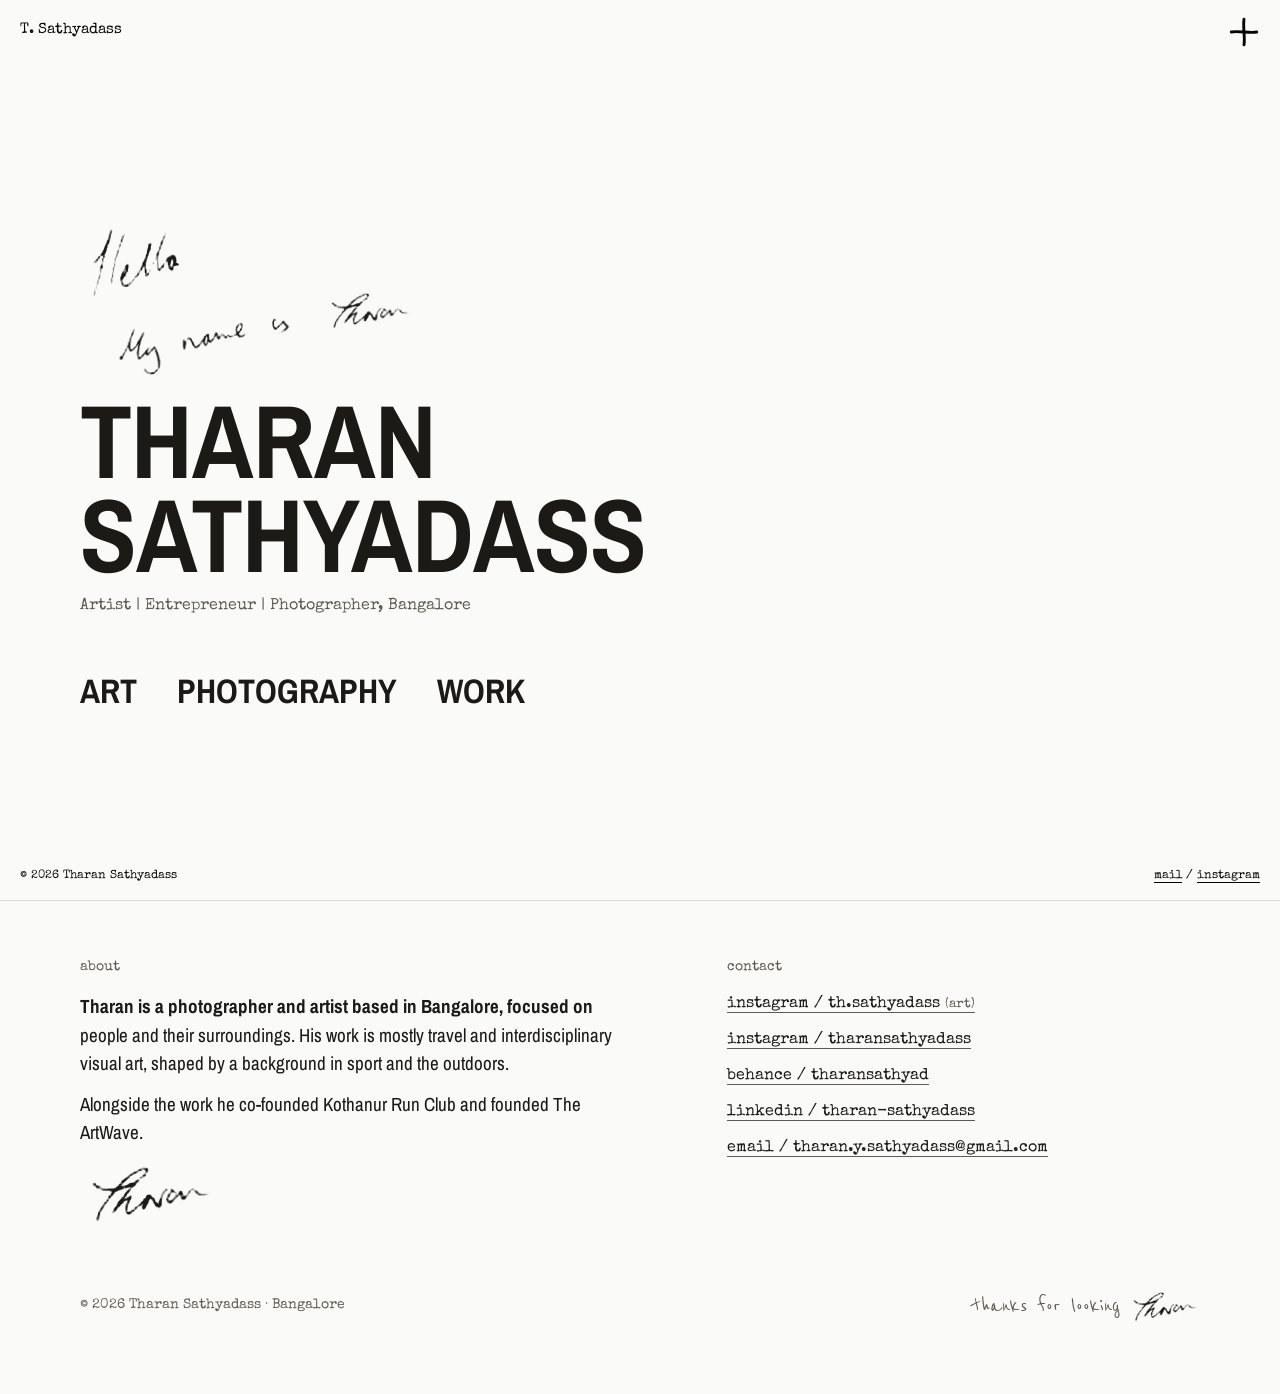
==== commit e05634a3: "Split into landing, Art, Photography and Work pages; calm photocopier style; landing previews Co-Aut" ====
--- a/index.html
+++ b/index.html
@@ -9,13 +9,9 @@
 <link rel="preconnect" href="https://fonts.gstatic.com" crossorigin>
 <link href="https://fonts.googleapis.com/css2?family=Archivo+Narrow:wght@400;700&family=IBM+Plex+Mono:wght@400;500&family=Reenie+Beanie&family=Special+Elite&display=swap" rel="stylesheet">
 <link rel="stylesheet" href="styles.css">
-<script>
-try{var d=document.documentElement;if(!matchMedia('(prefers-reduced-motion: reduce)').matches){d.classList.add('anim');if(!sessionStorage.getItem('introSeen')){sessionStorage.setItem('introSeen','1');d.classList.add('intro-on')}}}catch(e){}
-</script>
 </head>
-<body>
+<body class="landing-page">
 
-<!-- shared SVG filters + reusable scribbles -->
 <svg width="0" height="0" style="position:absolute" aria-hidden="true" focusable="false">
   <defs>
     <filter id="crayon" x="-5%" y="-5%" width="110%" height="110%">
@@ -25,220 +21,70 @@
       <feColorMatrix in="g" type="matrix" values="0 0 0 0 0  0 0 0 0 0  0 0 0 0 0  0 0 0 -1.6 1.25" result="grainA"/>
       <feComposite in="d" in2="grainA" operator="in"/>
     </filter>
-    <filter id="inkbleed" x="-10%" y="-10%" width="120%" height="120%">
-      <feTurbulence type="fractalNoise" baseFrequency="0.06" numOctaves="3" seed="2" result="n"/>
-      <feDisplacementMap in="SourceGraphic" in2="n" scale="4" result="d"/>
-      <feGaussianBlur in="d" stdDeviation="0.5" result="b"/>
-      <feTurbulence type="fractalNoise" baseFrequency="0.7" numOctaves="2" seed="1" result="g"/>
-      <feColorMatrix in="g" type="matrix" values="0 0 0 0 0  0 0 0 0 0  0 0 0 0 0  0 0 0 -1.2 1.15" result="m"/>
-      <feComposite in="b" in2="m" operator="in"/>
-    </filter>
-    <filter id="inkxl" x="-2%" y="-6%" width="104%" height="112%">
-      <feTurbulence type="fractalNoise" baseFrequency="0.014" numOctaves="2" seed="3" result="n"/>
-      <feDisplacementMap in="SourceGraphic" in2="n" scale="10" result="d"/>
-      <feTurbulence type="fractalNoise" baseFrequency="0.3" numOctaves="2" seed="5" result="g"/>
-      <feColorMatrix in="g" type="matrix" values="0 0 0 0 0  0 0 0 0 0  0 0 0 0 0  0 0 0 -1.5 1.8" result="m"/>
-      <feComposite in="d" in2="m" operator="in"/>
-    </filter>
-    <filter id="grain" x="0" y="0" width="100%" height="100%">
-      <feTurbulence type="fractalNoise" baseFrequency="0.8" numOctaves="3" stitchTiles="stitch"/>
-      <feColorMatrix type="matrix" values="0 0 0 0 0.25  0 0 0 0 0.22  0 0 0 0 0.15  0 0 0 0.55 0"/>
-    </filter>
+    <filter id="tintR" color-interpolation-filters="sRGB"><feColorMatrix type="matrix" values="0 0 0 0 .85  0 0 0 0 .2  0 0 0 0 .16  0 0 0 1 0"/></filter>
+    <filter id="tintB" color-interpolation-filters="sRGB"><feColorMatrix type="matrix" values="0 0 0 0 .16  0 0 0 0 .31  0 0 0 0 .8  0 0 0 1 0"/></filter>
+    <filter id="tintG" color-interpolation-filters="sRGB"><feColorMatrix type="matrix" values="0 0 0 0 .18  0 0 0 0 .63  0 0 0 0 .35  0 0 0 1 0"/></filter>
+    <filter id="chanR" color-interpolation-filters="sRGB"><feColorMatrix type="matrix" values="1 0 0 0 0  0 0 0 0 0  0 0 0 0 0  0 0 0 1 0"/></filter>
+    <filter id="chanG" color-interpolation-filters="sRGB"><feColorMatrix type="matrix" values="0 0 0 0 0  0 1 0 0 0  0 0 0 0 0  0 0 0 1 0"/></filter>
+    <filter id="chanB" color-interpolation-filters="sRGB"><feColorMatrix type="matrix" values="0 0 0 0 0  0 0 0 0 0  0 0 1 0 0  0 0 0 1 0"/></filter>
   </defs>
 </svg>
 
-<a class="chrome-brand" href="#top">T. Sathyadass</a>
+<a class="chrome-brand" href="index.html">T. Sathyadass</a>
 <button class="menu-btn" id="menuBtn" type="button" aria-expanded="false" aria-controls="menu" aria-label="Open menu">
   <svg viewBox="0 0 40 40" aria-hidden="true"><g><path class="hand" d="M20 5 C 18.5 13, 21.5 27, 20 35"/><path class="hand" d="M5 20 C 13 18.5, 27 21.5, 35 20"/></g></svg>
 </button>
 <div class="menu-backdrop" id="menuBackdrop"></div>
-<nav class="menu" id="menu" aria-label="Sections" inert>
-  <a href="#charcoal"><b>01</b> charcoal &amp; ink</a>
-  <a href="#photography"><b>02</b> photography</a>
-  <a href="#runclub"><b>03</b> kothanur run club</a>
-  <a href="#press"><b>04</b> published &amp; press</a>
-  <a href="#artwave"><b>05</b> the artwave</a>
-  <a href="#about"><b>06</b> about</a>
-  <a href="#contact"><b>07</b> contact</a>
-  <a class="menu-ext" href="run-club.html">run club journal &#8599;</a>
+<nav class="menu" id="menu" aria-label="Pages" inert>
+  <a href="index.html" aria-current="page"><b>00</b> home</a>
+  <a href="art.html"><b>01</b> art</a>
+  <a href="photos.html"><b>02</b> photography</a>
+  <a href="run-club.html"><b>03</b> work</a>
+  <a class="menu-sub" href="#about">about</a>
+  <a class="menu-sub" href="#contact">contact</a>
   <span class="note menu-note">thanks for looking</span>
 </nav>
 <div class="pin pin-l mono">&copy; 2026 Tharan Sathyadass</div>
 <div class="pin pin-r mono"><a href="mailto:tharan.y.sathyadass@gmail.com">mail</a> / <a href="https://instagram.com/tharansathyadass" target="_blank" rel="noopener">instagram</a></div>
 
-<div class="intro" aria-hidden="true"><img class="i-hello" src="images/handwriting/hello.png" alt="" width="157" height="121"><p class="i-name">Tharan<br>Sathyadass</p></div>
-
 <main id="top">
-
-<!-- ============ HERO ============ -->
-<section class="hero wrap">
-  <div class="hero-grid">
-
-    <figure class="work hero-img port" data-full="images/works/charcoal-15.jpg" data-cap="No. 001 — Elephant (charcoal)">
-      <img src="images/works/thumb/charcoal-15.jpg" alt="Elephant, charcoal drawing by Tharan Sathyadass" width="511" height="700" loading="eager">
-      <span class="tape t1"></span><span class="tape t2"></span>
-      <figcaption class="tag">No. 001 — Elephant</figcaption>
-    </figure>
-
-    <div class="hero-text">
-      <div class="hw-greet">
-        <img class="hw hw-hello" src="images/handwriting/hello.png" srcset="images/handwriting/hello.png 157w" alt="Handwritten: Hello" width="157" height="121">
-        <img class="hw hw-name" src="images/handwriting/my-name-is-tharan.png" alt="Handwritten: My name is Tharan" width="631" height="172">
-      </div>
-      <p class="note n1">I make pictures of people &amp; places —</p>
-      <h1>Tharan<br>Sathyadass</h1>
-      <p class="tagline">Artist | Entrepreneur | Photographer, Bangalore</p>
-
-      <div class="oval-wrap">
-        <svg class="arrow" viewBox="0 0 120 90" aria-hidden="true"><g class="crayon red">
-          <path d="M6 10 C 30 4, 60 14, 82 50 C 88 60, 92 68, 96 76"/>
-          <path d="M80 62 L 97 79 L 100 56"/></g></svg>
-        <span class="oval">
-          <svg viewBox="0 0 260 80" preserveAspectRatio="none" aria-hidden="true"><ellipse class="crayon blue" cx="130" cy="40" rx="122" ry="31" transform="rotate(-2 130 40)"/><ellipse class="crayon blue thin" cx="132" cy="41" rx="118" ry="33" transform="rotate(1 130 40)"/></svg>
-          <b>Artist · Photographer</b>
-        </span>
-      </div>
-
-      <div class="stamp-box">
-        <p>artwork from</p>
-        <p class="big">ARCHIVE</p>
-        <p>in charge of</p>
-        <p class="big">Tharan Sathyadass *</p>
-      </div>
-    </div>
-
-    <div class="year" aria-label="2026">
-      <span>20</span><span>26</span>
-    </div>
-
-    <svg class="scrib s-hero1" viewBox="0 0 300 60" aria-hidden="true"><path class="crayon green" d="M4 38 C 30 8, 50 56, 80 26 S 130 52, 160 22 S 220 48, 296 16"/></svg>
-    <svg class="scrib s-hero2" viewBox="0 0 120 120" aria-hidden="true"><path class="crayon red" d="M10 20 C 40 8, 90 14, 108 40 C 120 70, 80 108, 44 100 C 14 92, 12 52, 52 40"/></svg>
-    <i class="dot d1"></i><i class="dot d2"></i><i class="dot d3"></i><i class="dot d4"></i><i class="dot d5"></i>
-  </div>
+<section class="landing wrap">
+  <img class="hw hw-hello" src="images/handwriting/hello.png" alt="Handwritten: Hello" width="157" height="121">
+  <img class="hw hw-name" src="images/handwriting/my-name-is-tharan.png" alt="Handwritten: My name is Tharan" width="631" height="172">
+  <h1>Tharan<br>Sathyadass</h1>
+  <p class="tagline">Artist | Entrepreneur | Photographer, Bangalore</p>
+  <nav class="landing-links" aria-label="Sections">
+    <a href="art.html">Art</a>
+    <a href="photos.html">Photography</a>
+    <a href="run-club.html">Work</a>
+  </nav>
 </section>
-
-<!-- ============ SELECTED WORKS: scroll sequence + marquee ============ -->
-<section class="seq" id="selected" aria-label="Selected works">
-  <div class="seq-stage">
-    <div class="seq-namewrap" aria-hidden="true"><div class="seq-name" id="seqName"><span>Tharan Sathyadass</span></div></div>
-    <div class="seq-label"><span class="mono">selected works</span><span class="note">keep scrolling</span></div>
-    <div class="seq-items" id="seqItems"></div>
-  </div>
-</section>
-
-<div class="marquee-wrap"><div class="marquee" aria-label="Artist, photographer, charcoal, Kothanur Run Club, The ArtWave, Bangalore">
-  <div class="marquee-track">
-    <div class="mq-group"><span>Artist</span><span class="dot-sep">&bull;</span><span>Photographer</span><span class="dot-sep">&bull;</span><span>Charcoal</span><span class="dot-sep">&bull;</span><img class="hw" src="images/handwriting/i-am-from-kothanur-blue.png" alt="" width="750" height="156" loading="lazy"><span>Kothanur Run Club</span><span class="dot-sep">&bull;</span><span>The ArtWave</span><span class="dot-sep">&bull;</span><span>Bangalore</span><span class="dot-sep">&bull;</span></div>
-    <div class="mq-group" aria-hidden="true"><span>Artist</span><span class="dot-sep">&bull;</span><span>Photographer</span><span class="dot-sep">&bull;</span><span>Charcoal</span><span class="dot-sep">&bull;</span><img class="hw" src="images/handwriting/i-am-from-kothanur-blue.png" alt="" width="750" height="156" loading="lazy"><span>Kothanur Run Club</span><span class="dot-sep">&bull;</span><span>The ArtWave</span><span class="dot-sep">&bull;</span><span>Bangalore</span><span class="dot-sep">&bull;</span></div>
-  </div>
-</div>
-</div>
-
-<!-- ============ 01 CHARCOAL ============ -->
-<section id="charcoal" class="sec wrap">
-  <header class="sec-head"><span class="num">01</span><h2>Charcoal &amp; Ink</h2><span class="note">sketches, smudged thumbs and all</span></header>
-  <!-- Artworks are rendered from works.js (edit titles there). -->
-  <div class="collage c2" data-section="charcoal">
-    <svg class="scrib s-sec" viewBox="0 0 200 40" aria-hidden="true"><path class="crayon blue" d="M4 24 C 40 6, 70 40, 110 18 S 170 30, 196 10"/></svg>
-  </div>
-  <noscript><p class="note nojs">turn on JavaScript to see this gallery</p></noscript>
-</section>
-
-<!-- ============ 02 PHOTOGRAPHY ============ -->
-<section id="photography" class="sec wrap">
-  <header class="sec-head"><span class="num">02</span><h2>Photography</h2><span class="note">people &amp; their surroundings</span></header>
-  <!-- TODO: confirm series name with Ron (album was called "ArtWave 2") -->
-  <div class="series" id="series-godavari"><h3>By the Godavari</h3><span class="note">amalapuram, march 2026</span></div>
-  <div class="collage photo" data-series="godavari"></div>
-  <div class="series" id="series-streets"><h3>Streets &amp; markets</h3><span class="note">people, stalls, small moments</span></div>
-  <div class="collage photo" data-series="streets"></div>
-  <div class="series" id="series-coast"><h3>Coast &amp; city</h3><span class="note">light, sand and sea</span></div>
-  <div class="collage photo" data-series="coast"></div>
-  <noscript><p class="note nojs">turn on JavaScript to see this gallery</p></noscript>
-</section>
-
-<!-- ============ 03 RUN CLUB ============ -->
-<section id="runclub" class="sec wrap">
-  <header class="sec-head"><span class="num">03</span><h2>Kothanur Run Club</h2><span class="note">co-founder &middot; the journal</span></header>
-  <div class="textcard r-l">
-    <span class="tape t1"></span>
-    <img class="hw hw-kothanur" src="images/handwriting/i-am-from-kothanur-blue.png" alt="Handwritten: I am from Kothanur" width="750" height="156">
-    <p>Kothanur Run Club is a youth-led social fitness collective. The community runs are about connection, not competition.</p>
-    <p class="mono small">A journal of the journey, growth, socials, events and pictures. <a href="run-club.html">open the full journal &rarr;</a></p>
-    <svg class="scrib s-card" viewBox="0 0 200 40" aria-hidden="true"><path class="crayon red" d="M4 28 C 30 6, 60 38, 96 16 S 160 34, 196 8"/></svg>
-  </div>
-  <p class="mono small jlabel">latest from the journal</p>
-  <ul class="clippings jclips" id="journal-latest" data-count="3"></ul>
-  <noscript><p class="note nojs">turn on JavaScript to see the journal, or <a href="run-club.html">open it here</a></p></noscript>
-  <p class="mono small"><a class="more" href="run-club.html">all journal entries &rarr;</a></p>
-</section>
-
-<!-- ============ 04 PUBLISHED & PRESS ============ -->
-<section id="press" class="sec wrap">
-  <header class="sec-head"><span class="num">04</span><h2>Published &amp; Press</h2><span class="note">in print and online</span></header>
-  <ul class="clippings">
-    <li class="r-l">
-      <span class="mono small">Photojournal · Museum of Art &amp; Photography (MAP)</span>
-      <h3>pulse-map.in, vol. 6 — “a Taste of Everywhere”</h3>
-      <a href="https://pulse-map.in/" target="_blank" rel="noopener">read it &rarr;</a> <!-- TODO: exact URL for volume 6 -->
-    </li>
-    <li class="r-r">
-      <span class="mono small">Photojournal · Museum of Art &amp; Photography (MAP)</span>
-      <h3>pulse-map.in, vol. 3 — “Lives on mall road”</h3>
-      <a href="https://pulse-map.in/" target="_blank" rel="noopener">read it &rarr;</a> <!-- TODO: exact URL for volume 3 -->
-    </li>
-    <li class="r-l2">
-      <span class="mono small">Press · Oct 2025</span>
-      <h3>Indulge Express — “putting Kothanur on the Map”</h3>
-      <a href="run-club.html#press-indulge-express">see it in the journal &rarr;</a> <!-- TODO: article URL -->
-    </li>
-  </ul>
-</section>
-
-<!-- ============ 05 THE ARTWAVE ============ -->
-<section id="artwave" class="sec wrap">
-  <header class="sec-head"><span class="num">05</span><h2>The ArtWave</h2><span class="note">founder</span></header>
-  <div class="textcard r-r">
-    <span class="tape t2"></span>
-    <p>The ArtWave runs workshops and exhibitions for local and emerging artists.</p>
-    <!-- TODO: link to The ArtWave (site / Instagram) -->
-  </div>
-</section>
-
-<!-- ============ 06 ABOUT ============ -->
-<section id="about" class="sec wrap">
-  <header class="sec-head"><span class="num">06</span><h2>About</h2></header>
-  <div class="about">
-    <p>Tharan is a photographer and artist based in Bangalore, focused on people and their surroundings. His work is mostly travel and interdisciplinary visual art, shaped by a background in sport and the outdoors.</p>
-    <p>Alongside the work he co-founded Kothanur Run Club and founded The ArtWave.</p>
-    <img class="hw hw-sign" src="images/handwriting/tharan.png" alt="Tharan, handwritten signature" width="181" height="88">
-  </div>
-</section>
-
-<!-- ============ 07 CONTACT ============ -->
-<section id="contact" class="sec wrap">
-  <header class="sec-head"><span class="num">07</span><h2>Contact</h2></header>
-  <ul class="links mono">
-    <li><a href="https://instagram.com/th.sathyadass" target="_blank" rel="noopener">instagram / th.sathyadass <small>(art)</small></a></li>
-    <li><a href="https://instagram.com/tharansathyadass" target="_blank" rel="noopener">instagram / tharansathyadass</a></li>
-    <li><a href="https://behance.net/tharansathyad" target="_blank" rel="noopener">behance / tharansathyad</a></li>
-    <li><a href="https://linkedin.com/in/tharan-sathyadass-37b19a311" target="_blank" rel="noopener">linkedin / tharan-sathyadass</a></li>
-    <li><a href="mailto:tharan.y.sathyadass@gmail.com">email / tharan.y.sathyadass@gmail.com</a></li>
-  </ul>
-</section>
-
 </main>
 
-<footer class="foot wrap mono small">&copy; 2026 Tharan Sathyadass &middot; Bangalore <span class="foot-sign"><span class="note">thanks for looking</span> <img class="hw hw-foot" src="images/handwriting/tharan.png" alt="Tharan, handwritten signature" width="181" height="88"></span></footer>
+<footer class="foot">
+ <div class="wrap">
+  <div class="foot-cols">
+    <div id="about" class="about">
+      <h3 class="mono small">about</h3>
+      <p>Tharan is a photographer and artist based in Bangalore, focused on people and their surroundings. His work is mostly travel and interdisciplinary visual art, shaped by a background in sport and the outdoors.</p>
+      <p>Alongside the work he co-founded Kothanur Run Club and founded The ArtWave.</p>
+      <img class="hw hw-sign" src="images/handwriting/tharan.png" alt="Tharan, handwritten signature" width="181" height="88">
+    </div>
+    <div id="contact">
+      <h3 class="mono small">contact</h3>
+      <ul class="links mono">
+        <li><a href="https://instagram.com/th.sathyadass" target="_blank" rel="noopener">instagram / th.sathyadass <small>(art)</small></a></li>
+        <li><a href="https://instagram.com/tharansathyadass" target="_blank" rel="noopener">instagram / tharansathyadass</a></li>
+        <li><a href="https://behance.net/tharansathyad" target="_blank" rel="noopener">behance / tharansathyad</a></li>
+        <li><a href="https://linkedin.com/in/tharan-sathyadass-37b19a311" target="_blank" rel="noopener">linkedin / tharan-sathyadass</a></li>
+        <li><a href="mailto:tharan.y.sathyadass@gmail.com">email / tharan.y.sathyadass@gmail.com</a></li>
+      </ul>
+    </div>
+  </div>
+  <div class="foot-base mono small">&copy; 2026 Tharan Sathyadass &middot; Bangalore <span class="foot-sign"><span class="note">thanks for looking</span> <img class="hw hw-foot" src="images/handwriting/tharan.png" alt="Tharan, handwritten signature" width="181" height="88"></span></div>
+ </div>
+</footer>
 
-<div class="lightbox" id="lightbox" hidden role="dialog" aria-modal="true" aria-label="Image viewer">
-  <button class="lb-close" type="button" aria-label="Close">&times;</button>
-  <button class="lb-nav lb-prev" type="button" aria-label="Previous image">&larr;</button>
-  <button class="lb-nav lb-next" type="button" aria-label="Next image">&rarr;</button>
-  <figure><img alt=""><figcaption aria-live="polite"><span class="lb-cap"></span><span class="lb-count"></span></figcaption></figure>
-</div>
-
-<script src="works.js"></script>
 <script src="journal.js"></script>
 <script src="script.js"></script>
 </body>
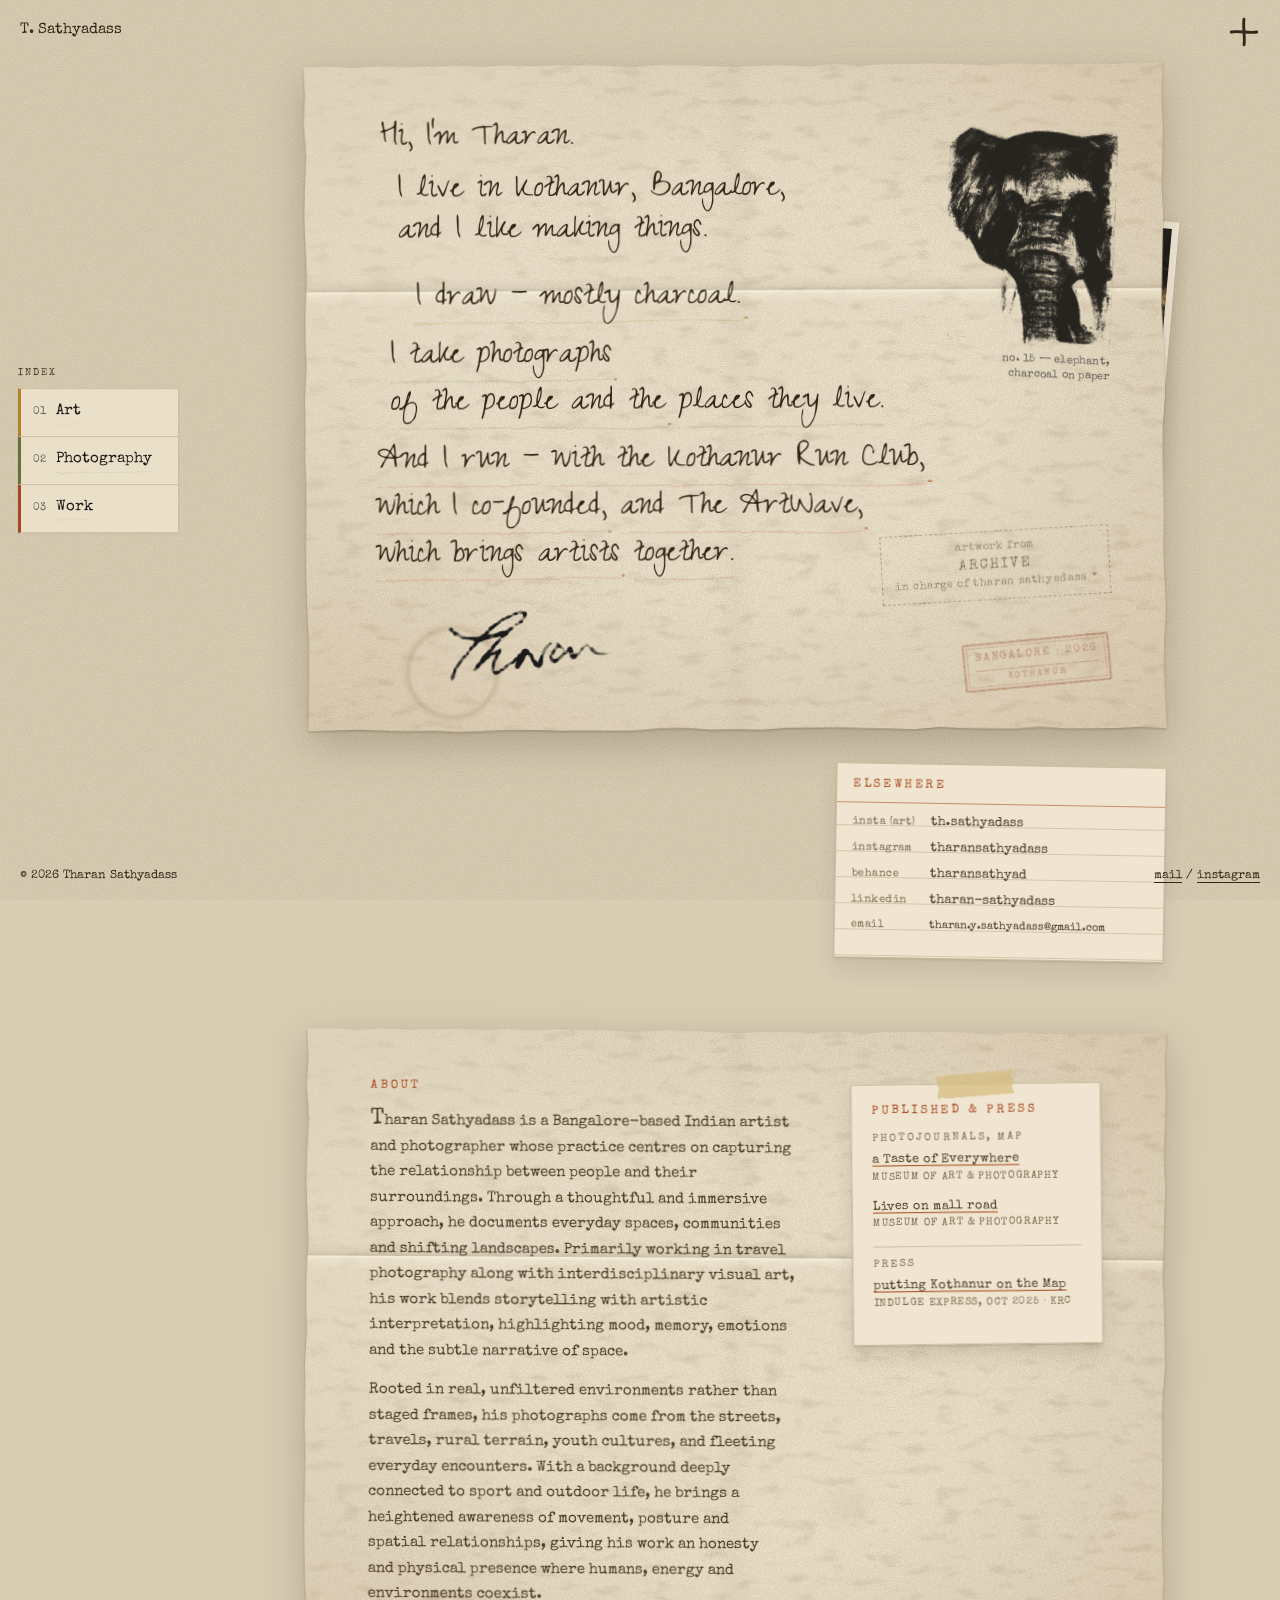
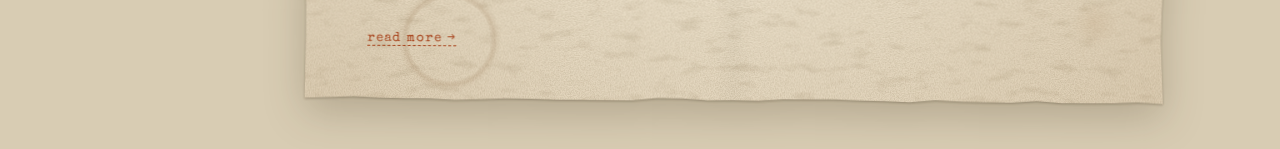
==== commit d919bcf0: "New landing: earthy vintage handwritten letter with side index, about, press and links Co-Authored-B" ====
--- a/index.html
+++ b/index.html
@@ -2,33 +2,190 @@
 <html lang="en">
 <head>
 <meta charset="utf-8">
-<meta name="viewport" content="width=device-width, initial-scale=1">
-<title>Tharan Sathyadass — Artist · Photographer · Bangalore</title>
-<meta name="description" content="Portfolio of Tharan Sathyadass: charcoal drawings and photography from Bangalore.">
-<link rel="preconnect" href="https://fonts.googleapis.com">
-<link rel="preconnect" href="https://fonts.gstatic.com" crossorigin>
-<link href="https://fonts.googleapis.com/css2?family=Archivo+Narrow:wght@400;700&family=IBM+Plex+Mono:wght@400;500&family=Reenie+Beanie&family=Special+Elite&display=swap" rel="stylesheet">
+<meta name="viewport" content="width=device-width,initial-scale=1">
+<title>Tharan Sathyadass</title>
+<meta name="description" content="Tharan Sathyadass, charcoal artist and photographer from Kothanur, Bangalore.">
+<link rel="preconnect" href="https://fonts.googleapis.com"><link rel="preconnect" href="https://fonts.gstatic.com" crossorigin>
+<link href="https://fonts.googleapis.com/css2?family=Archivo+Narrow:wght@400;700&family=IBM+Plex+Mono:wght@400;500&family=Reenie+Beanie&family=Special+Elite&family=Zeyada&display=swap" rel="stylesheet">
 <link rel="stylesheet" href="styles.css">
+<style>
+/* ---------- landing: a handwritten letter on a sheet of paper ---------- */
+html:has(body.lp){background:#d8ccb3}
+body.lp{background:#d8ccb3;--hand:"Zeyada","Nothing You Could Do",cursive;--ink-pen:#2f2215;--c-art:#b5802a;--c-photo:#66703a;--c-work:#a8461f;--sheet:#ece1cb;--tan:#cbbd9f;--sepia:#4a3a26;
+  --u:min(1px,.135vw);--fs:clamp(30px,8.4vw,38px);min-height:100vh;min-height:100svh;padding:64px 0 48px}
+.lp .chrome-brand,.lp .menu-btn,.lp .pin{mix-blend-mode:normal;color:#33271a}
+.lp .pin a{border-color:#33271a}
+.lp .menu-btn:focus-visible{outline-color:#33271a}
+body.lp::before{content:"";position:fixed;inset:0;pointer-events:none;z-index:0;opacity:.5;mix-blend-mode:multiply;background:url("data:image/svg+xml,%3Csvg xmlns='http://www.w3.org/2000/svg' width='260' height='260'%3E%3Cfilter id='d' x='0' y='0' width='100%25' height='100%25'%3E%3CfeTurbulence type='fractalNoise' baseFrequency='.9' numOctaves='2' seed='11' stitchTiles='stitch'/%3E%3CfeColorMatrix values='0 0 0 0 .35  0 0 0 0 .28  0 0 0 0 .18  0 0 0 -1.2 .8'/%3E%3C/filter%3E%3Crect width='260' height='260' filter='url(%23d)' opacity='.5'/%3E%3C/svg%3E")}
+.sr{position:absolute;width:1px;height:1px;overflow:hidden;clip:rect(0 0 0 0)}
+.lp .stage{position:relative;max-width:1180px;margin:0 auto;padding:0 24px;display:grid;grid-template-columns:minmax(0,860px);justify-content:center}
+.sheet-wrap{position:relative}
+
+/* the sheet: shadow on a wrapper, uneven edge (clip-path) on the sheet itself */
+.sheet-shadow{position:relative;z-index:2;transform:rotate(-.3deg);filter:drop-shadow(0 1px 1px rgba(50,35,15,.3)) drop-shadow(0 14px 20px rgba(50,35,15,.22))}
+.sheet{position:relative;background:var(--sheet);padding:clamp(30px,5vw,48px) clamp(22px,6vw,72px) 36px;overflow:hidden;
+  clip-path:polygon(0.00% 0.15%,2.94% 0.07%,5.88% 0.29%,8.82% 0.03%,11.76% 0.24%,14.71% 0.16%,17.65% 0.03%,20.59% 0.23%,23.53% 0.02%,26.47% 0.20%,29.41% 0.03%,32.35% 0.04%,35.29% 0.19%,38.24% 0.37%,41.18% 0.06%,44.12% 0.10%,47.06% 0.28%,50.00% 0.43%,52.94% 0.26%,55.88% 0.18%,58.82% 0.44%,61.76% 0.02%,64.71% 0.39%,67.65% 0.13%,70.59% 0.06%,73.53% 0.05%,76.47% 0.14%,79.41% 0.37%,82.35% 0.08%,85.29% 0.26%,88.24% 0.29%,91.18% 0.17%,94.12% 0.25%,97.06% 0.03%,99.98% 0.06%,99.76% 4.67%,99.89% 9.27%,99.84% 13.73%,99.72% 18.39%,99.91% 22.90%,99.82% 27.54%,99.74% 31.90%,99.66% 36.40%,99.85% 41.14%,99.95% 45.60%,99.99% 50.20%,99.73% 54.72%,99.69% 59.19%,99.76% 63.81%,99.80% 68.32%,99.71% 73.01%,99.83% 77.47%,99.98% 82.03%,99.77% 86.66%,99.71% 90.99%,99.86% 95.66%,100.00% 99.99%,97.06% 99.79%,94.12% 99.92%,91.18% 99.95%,88.24% 99.97%,85.29% 99.65%,82.35% 99.94%,79.41% 99.89%,76.47% 99.82%,73.53% 99.61%,70.59% 99.96%,67.65% 99.80%,64.71% 99.75%,61.76% 99.60%,58.82% 99.63%,55.88% 99.61%,52.94% 99.87%,50.00% 99.81%,47.06% 99.84%,44.12% 99.60%,41.18% 99.57%,38.24% 99.93%,35.29% 99.92%,32.35% 99.90%,29.41% 99.89%,26.47% 99.78%,23.53% 99.73%,20.59% 99.88%,17.65% 100.00%,14.71% 99.81%,11.76% 99.83%,8.82% 99.75%,5.88% 99.57%,2.94% 99.69%,0.18% 99.81%,0.24% 95.44%,0.31% 90.68%,0.31% 86.12%,0.14% 81.70%,0.04% 77.08%,0.02% 72.71%,0.07% 68.13%,0.12% 63.62%,0.00% 59.05%,0.04% 54.44%,0.01% 49.74%,0.21% 45.41%,0.09% 40.80%,0.13% 36.33%,0.30% 31.52%,0.16% 27.13%,0.03% 22.70%,0.12% 18.10%,0.29% 13.59%,0.01% 8.81%,0.18% 4.50%)}
+.sheet>*{position:relative;z-index:2}
+/* paper: fibre grain + fine tooth, fold crease, vignette */
+.sheet::before,.sheet::after{content:"";position:absolute;inset:0;pointer-events:none;z-index:1}
+.sheet::before{opacity:.95;mix-blend-mode:multiply;
+  background-image:url("data:image/svg+xml,%3Csvg xmlns='http://www.w3.org/2000/svg' width='300' height='300'%3E%3Cfilter id='f' x='0' y='0' width='100%25' height='100%25'%3E%3CfeTurbulence type='fractalNoise' baseFrequency='.8' numOctaves='3' seed='3' stitchTiles='stitch'/%3E%3CfeColorMatrix values='0 0 0 0 .42  0 0 0 0 .38  0 0 0 0 .3  0 0 0 -1.1 .75'/%3E%3C/filter%3E%3Crect width='300' height='300' filter='url(%23f)' opacity='.55'/%3E%3C/svg%3E"),
+  url("data:image/svg+xml,%3Csvg xmlns='http://www.w3.org/2000/svg' width='600' height='600'%3E%3Cfilter id='g' x='0' y='0' width='100%25' height='100%25'%3E%3CfeTurbulence type='fractalNoise' baseFrequency='.035 .09' numOctaves='4' seed='8' stitchTiles='stitch'/%3E%3CfeColorMatrix values='0 0 0 0 .5  0 0 0 0 .45  0 0 0 0 .36  0 0 0 -3 1.35'/%3E%3C/filter%3E%3Crect width='600' height='600' filter='url(%23g)' opacity='.3'/%3E%3C/svg%3E")}
+.sheet::after{background:
+  linear-gradient(to bottom,transparent calc(34% - 14px),rgba(60,50,30,.05) calc(34% - 5px),rgba(60,50,30,.13) calc(34% - 1px),rgba(255,248,228,.7) 34%,rgba(255,248,228,.3) calc(34% + 3px),transparent calc(34% + 14px)),
+  linear-gradient(to right,transparent calc(50% - 20px),rgba(60,50,30,.03) 50%,transparent calc(50% + 20px)),
+  /* coffee ring, foxing, tea-toned edges */
+  radial-gradient(circle at 17% 91%,transparent 41px,rgba(120,80,40,.07) 42px,rgba(120,80,40,.15) 45px,rgba(120,80,40,.05) 48px,transparent 52px),
+  radial-gradient(circle at 78% 14%,rgba(150,100,50,.10),transparent 26px),
+  radial-gradient(circle at 9% 33%,rgba(150,100,50,.09),transparent 20px),
+  radial-gradient(circle at 63% 71%,rgba(150,100,50,.07),transparent 30px),
+  radial-gradient(circle at 92% 88%,rgba(150,100,50,.1),transparent 24px),
+  radial-gradient(ellipse at 50% 48%,transparent 42%,rgba(130,90,40,.16) 100%),
+  linear-gradient(115deg,rgba(255,250,235,.4),transparent 30%)}
+
+/* letter */
+.letter{max-width:560px;display:flex;flex-direction:column;gap:clamp(6px,1.2vh,12px);padding:6px 0 6px}
+.ln{position:relative;font-family:var(--hand);font-size:var(--fs);line-height:1.08;color:var(--ink-pen);
+  animation:wipe .55s cubic-bezier(.4,.1,.3,1) both;animation-delay:calc(var(--i)*.3s);animation-fill-mode:backwards}
+@keyframes wipe{from{clip-path:inset(-80px 100% -80px 0)}to{clip-path:inset(-80px -700px -80px 0)}}
+.skip .ln,.skip .fade{animation:none}
+.hello{padding-left:calc(4*var(--u))}.live{padding-left:calc(22*var(--u))}.draw{padding-left:calc(40*var(--u));margin-top:.4em}.photo-ln{padding-left:calc(14*var(--u))}
+.sign{margin-top:.2em}
+.sign img{width:calc(181*var(--u));height:auto;display:block;margin-left:calc(60*var(--u));mix-blend-mode:multiply}
+.fade{animation:fadeIn .9s ease both;animation-delay:calc(1.3s + var(--i)*.35s)}
+@keyframes fadeIn{from{opacity:0}to{opacity:1}}
+
+/* links with crayon underline */
+.l{display:inline-block;text-decoration:none;color:inherit;--c:var(--c-art)}
+.l.photo-l{--c:var(--c-photo)}.l.work-l{--c:var(--c-work)}
+.seg{position:relative;display:inline-block;padding-bottom:.16em;white-space:nowrap}
+.seg svg{position:absolute;left:-2%;bottom:-.02em;width:104%;height:.3em;overflow:visible;pointer-events:none;filter:url(#crayon)}
+.seg path{fill:none;stroke:var(--c);stroke-width:2.8;stroke-linecap:round;stroke-linejoin:round;stroke-dasharray:1;stroke-dashoffset:1;transition:stroke-dashoffset .6s cubic-bezier(.5,0,.2,1)}
+.seg path+path{stroke-width:1.5;opacity:.3;stroke-dashoffset:0;transition:opacity .4s}
+.l:hover path+path,.l:focus-visible path+path{opacity:.55}
+.l:hover path,.l:focus-visible path{stroke-dashoffset:0}
+.l:focus-visible{outline:none}
+@media (hover:none){.seg path{stroke-dashoffset:0}}
+@media (max-width:620px){.dbr{display:none}}
+
+/* hover previews (photocopy style), anchored to the paragraph */
+.l{position:static}
+.pv{position:absolute;left:calc(100% + 8px);top:-.2em;width:150px;pointer-events:none;opacity:0;transform:translateY(18px) rotate(2deg);
+  transition:opacity .35s ease,transform .45s cubic-bezier(.2,.7,.2,1);z-index:30;font-family:var(--f-type);font-size:10px;line-height:1.3;color:var(--ink-soft);letter-spacing:.03em;text-transform:none}
+.pv img{width:100%;height:auto;filter:sepia(.75) contrast(1.1) brightness(.98);border:1px solid rgba(60,40,20,.3);background:#f3ead7;padding:5px;box-shadow:0 6px 14px rgba(40,35,20,.18)}
+.pv span{display:block;margin-top:5px}
+.pv.card{width:170px;padding:16px 12px;border:1.5px dashed var(--c-work);color:var(--c-work);text-align:center;background:var(--sheet)}
+.pv.card b{display:block;font-weight:400;font-size:15px;letter-spacing:.08em}.pv.card i{display:block;font-style:normal;margin-top:6px;font-size:12px}
+.l:hover .pv,.l:focus-visible .pv{opacity:1;transform:rotate(2deg)}
+.l:hover .pv.card,.l:focus-visible .pv.card{transform:rotate(-3deg)}
+@media (hover:none),(max-width:1000px){.pv{display:none}}
+
+/* things on the desk */
+.sheet>.pieces{position:absolute;inset:0;pointer-events:none;z-index:2}
+.pieces>*{position:absolute}
+.cut{top:clamp(28px,5vw,54px);right:clamp(18px,4vw,50px);width:clamp(120px,16vw,168px);margin:0;transform:rotate(2.5deg)}
+.cut img{width:100%;height:auto;mix-blend-mode:multiply;filter:sepia(.7) contrast(.95)}
+.cut figcaption{font-family:var(--f-type);font-size:11px;line-height:1.35;color:var(--ink-soft);letter-spacing:.02em;margin-top:6px;text-align:right}
+.stamp{right:clamp(20px,4.5vw,56px);bottom:clamp(100px,14vw,130px);transform:rotate(-3deg)}
+.archive{font-family:var(--f-type);text-align:center;font-size:10.5px;line-height:1.45;letter-spacing:.06em;border:1.5px dashed rgba(70,50,30,.55);padding:8px 12px;color:rgba(60,42,24,.7);filter:url(#rough);text-transform:lowercase}
+.archive b{font-weight:400;font-size:14px;letter-spacing:.14em;text-transform:uppercase;display:block;color:rgba(50,35,18,.8)}
+.dstamp{right:clamp(20px,4.5vw,56px);bottom:42px;transform:rotate(-5deg);font-family:var(--f-type);font-size:11px;letter-spacing:.16em;text-transform:uppercase;color:rgba(140,58,30,.7);border:2px solid rgba(140,58,30,.55);filter:url(#rough);border-radius:3px;padding:5px 10px 4px;mix-blend-mode:multiply;box-shadow:inset 0 0 0 2px rgba(236,225,203,.6),inset 0 0 0 3px rgba(140,58,30,.35);white-space:nowrap}
+.dstamp small{display:block;font-size:8.5px;letter-spacing:.22em;text-align:center;border-top:1px solid rgba(140,58,30,.45);margin-top:3px;padding-top:2px}
+/* print tucked under the sheet edge, held with a strip of tape */
+.print{position:absolute;z-index:1;margin:0;width:clamp(150px,17vw,190px);right:-92px;top:150px;transform:rotate(5deg)}
+.print .p{position:relative;background:#f3ead7;padding:7px;box-shadow:0 1px 1px rgba(40,35,20,.2),0 10px 20px rgba(40,35,20,.15)}
+.print img{width:100%;height:auto;filter:sepia(.45) saturate(.8) contrast(.94) brightness(.96)}
+.print .p::after{content:"";position:absolute;inset:7px;pointer-events:none;mix-blend-mode:multiply;opacity:.7;background:url("data:image/svg+xml,%3Csvg xmlns='http://www.w3.org/2000/svg' width='200' height='200'%3E%3Cfilter id='d'%3E%3CfeTurbulence type='fractalNoise' baseFrequency='.85' numOctaves='2'/%3E%3CfeColorMatrix values='0 0 0 0 .3  0 0 0 0 .22  0 0 0 0 .1  0 0 0 -1.3 .9'/%3E%3C/filter%3E%3Crect width='200' height='200' filter='url(%23d)'/%3E%3C/svg%3E")}
+.tape{position:absolute;z-index:3;left:62%;top:-12px;width:78px;height:24px;margin-left:-39px;transform:rotate(-4deg);background:rgba(214,190,130,.75);box-shadow:0 1px 2px rgba(40,35,20,.15);
+  clip-path:polygon(0 8%,4% 0,8% 10%,12% 0,100% 0,96% 22%,100% 48%,96% 72%,100% 100%,10% 100%,6% 90%,3% 100%,0 92%,3% 55%,0 30%)}
+
+/* side index (desktop: left edge) */
+.idx{position:fixed;left:18px;top:50%;transform:translateY(-50%);z-index:55;display:flex;flex-direction:column;font-family:var(--f-type);font-size:15px}
+.idx h2{margin:0 0 10px;font:400 10px var(--f-type);letter-spacing:.2em;text-transform:uppercase;color:var(--sepia)}
+.idx a{color:var(--sepia)}
+.idx a{position:relative;display:flex;gap:10px;align-items:baseline;text-decoration:none;color:var(--ink);padding:11px 26px 11px 12px;margin-bottom:-1px;background:#eadfc8;border:1px solid var(--tan);border-left:3px solid var(--c);
+  --c:var(--c-art);transition:transform .25s ease,box-shadow .25s ease;box-shadow:0 1px 2px rgba(40,35,20,.06)}
+.idx a:nth-of-type(2){--c:var(--c-photo)}.idx a:nth-of-type(3){--c:var(--c-work)}
+.idx a b{font-weight:400;font-size:11px;color:var(--ink-soft)}
+.idx a:hover,.idx a:focus-visible{transform:translateX(8px);box-shadow:0 6px 14px rgba(40,35,20,.1)}
+.idx a:hover path,.idx a:focus-visible path{stroke-dashoffset:0}
+.idx a:hover path+path,.idx a:focus-visible path+path{opacity:.55}
+.idx a:focus-visible{outline:1px dashed var(--ink);outline-offset:3px}
+
+
+/* about page: a second, typed sheet below the letter */
+.lp .stage{row-gap:0}
+.about-wrap{margin-top:70px;position:relative}
+.sheet2{padding:clamp(30px,5vw,52px) clamp(22px,6vw,64px) 40px}
+.about-wrap .sheet-shadow{transform:rotate(.35deg)}
+.about-grid{display:grid;grid-template-columns:minmax(0,1fr);gap:34px}
+.about-t h2,.press h2{margin:0 0 16px;font:400 12px var(--f-type);letter-spacing:.24em;text-transform:uppercase;color:var(--c-work)}
+.about-t p{margin:0 0 14px;font-family:var(--f-type);font-size:15px;line-height:1.7;color:var(--sepia);max-width:62ch;text-wrap:pretty}
+.about-t p:first-of-type::first-letter{font-size:1.5em;line-height:1}
+.about-t details summary{list-style:none;cursor:pointer;display:inline-block;font:400 13px var(--f-type);letter-spacing:.08em;color:var(--c-work);border-bottom:1.5px dashed currentColor;margin:2px 0 14px}
+.about-t details summary::-webkit-details-marker{display:none}
+.about-t details summary:hover,.about-t details summary:focus-visible{outline:none;border-bottom-style:solid}
+.about-t details[open] summary{display:none}
+.about-t h3{margin:26px 0 6px;font:400 12px var(--f-type);letter-spacing:.18em;text-transform:uppercase;color:var(--sepia)}
+.press{position:relative;background:#efe5d0;border:1px solid var(--tan);padding:20px 20px 18px;box-shadow:0 1px 2px rgba(50,35,15,.2),0 10px 20px rgba(50,35,15,.12);transform:rotate(-1deg);align-self:start;font-family:var(--f-type);font-size:12.5px;line-height:1.5;color:var(--sepia)}
+.press .tape{left:50%;top:-12px;margin-left:-39px}
+.press ul{list-style:none;margin:0 0 14px;padding:0;display:grid;gap:12px}
+.press li small{display:block;color:#7a6a50;font-size:10.5px;letter-spacing:.06em;text-transform:uppercase}
+.press h3{margin:0 0 8px;font:400 10.5px var(--f-type);letter-spacing:.2em;text-transform:uppercase;color:#7a6a50;border-top:1px solid var(--tan);padding-top:12px}
+.press h3:first-of-type{border:0;padding:0}
+.press a{color:var(--sepia);text-decoration:none;background:linear-gradient(var(--c-work),var(--c-work)) 0 100%/100% 1px no-repeat;transition:background-size .3s,color .2s}
+.press a:hover,.press a:focus-visible{color:var(--c-work);background-size:100% 2px;outline:none}
+@media (min-width:900px){.about-grid{grid-template-columns:minmax(0,1fr) 250px;gap:48px}}
+
+/* elsewhere: a typed index card */
+.elsewhere{position:absolute;z-index:3;left:calc(100% - 8px);bottom:36px;width:286px;background:#efe5d0;border:1px solid var(--tan);padding:0 0 14px;transform:rotate(1.2deg);box-shadow:0 1px 2px rgba(40,35,20,.15),0 12px 22px rgba(40,35,20,.09);font-family:var(--f-type);font-size:12.5px}
+.elsewhere::before{content:"";position:absolute;inset:36px 0 0;pointer-events:none;background:repeating-linear-gradient(to bottom,transparent 0 25px,rgba(110,80,40,.2) 25px 26px)}
+.elsewhere h2{margin:0;padding:12px 16px 8px;font-weight:400;font-size:12px;letter-spacing:.22em;text-transform:uppercase;color:var(--c-work);border-bottom:1.5px solid rgba(168,70,31,.55);position:relative}
+.elsewhere ul{list-style:none;margin:0;padding:10px 16px 0;position:relative}
+.elsewhere li{height:26px;display:flex;align-items:baseline;gap:8px;white-space:nowrap;overflow:hidden}
+.elsewhere li:last-child a{font-size:11px}
+.elsewhere li i{font-style:normal;color:#7a6a50;width:60px;flex:none;font-size:10.5px;letter-spacing:.04em}
+.elsewhere a{text-decoration:none;color:var(--sepia);background:linear-gradient(var(--c-photo),var(--c-photo)) 0 100%/0 1.5px no-repeat;transition:background-size .35s,color .2s;overflow:hidden;text-overflow:ellipsis}
+.elsewhere a:hover,.elsewhere a:focus-visible{background-size:100% 1.5px;color:var(--c-photo);outline:none}
+.elsewhere a:focus-visible{outline:1px dashed var(--ink);outline-offset:2px}
+
+@media (max-width:1380px){
+  .lp .stage{margin-left:max(190px,calc(50% - 450px));margin-right:auto}
+}
+@media (max-width:1280px){
+  .elsewhere{position:relative;left:auto;bottom:auto;width:min(100%,330px);margin:34px 0 0 auto;transform:rotate(1deg)}
+  .elsewhere li i{width:70px}
+  .print{right:-4px}
+}
+@media (max-width:1020px){
+  .lp .stage{margin-left:auto;margin-right:auto;padding:0 16px}
+  .print{right:-6px;width:130px;top:auto;bottom:-70px}
+  .elsewhere{margin-top:96px}
+  .idx{left:0;right:0;top:auto;bottom:0;transform:none;flex-direction:row;background:#e4d8c0;border-top:1px solid var(--tan);z-index:60}
+  .idx h2{display:none}
+  .idx a{flex:1;justify-content:center;border:0;border-top:3px solid var(--c);margin:0;padding:13px 6px 15px;box-shadow:none;background:transparent;font-size:14px}
+  .idx a:hover,.idx a:focus-visible{transform:none;box-shadow:none}
+  html:has(body.lp){background:#d8ccb3}
+body.lp{background:#d8ccb3;padding-bottom:84px}
+}
+@media (max-width:719px){
+  body.lp{padding-top:58px}
+  .print{display:none}
+  .elsewhere{margin-top:40px}
+  .letter{max-width:100%}
+  .sheet>.pieces{position:static;display:grid;grid-template-columns:104px 1fr;gap:12px 10px;align-items:center;margin-top:18px}
+  .pieces>*{position:relative;right:auto;bottom:auto;top:auto;margin:0}
+  .pieces>.cut{width:104px;grid-row:1/3;justify-self:start}
+  .pieces>.stamp{justify-self:end}
+  .pieces>.dstamp{justify-self:end;margin-right:6px}
+}
+</style>
 </head>
-<body class="landing-page">
-
-<svg width="0" height="0" style="position:absolute" aria-hidden="true" focusable="false">
-  <defs>
-    <filter id="crayon" x="-5%" y="-5%" width="110%" height="110%">
-      <feTurbulence type="fractalNoise" baseFrequency="0.04" numOctaves="2" seed="4" result="n"/>
-      <feDisplacementMap in="SourceGraphic" in2="n" scale="3.2" result="d"/>
-      <feTurbulence type="fractalNoise" baseFrequency="0.9" numOctaves="2" seed="9" result="g"/>
-      <feColorMatrix in="g" type="matrix" values="0 0 0 0 0  0 0 0 0 0  0 0 0 0 0  0 0 0 -1.6 1.25" result="grainA"/>
-      <feComposite in="d" in2="grainA" operator="in"/>
-    </filter>
-    <filter id="tintR" color-interpolation-filters="sRGB"><feColorMatrix type="matrix" values="0 0 0 0 .85  0 0 0 0 .2  0 0 0 0 .16  0 0 0 1 0"/></filter>
-    <filter id="tintB" color-interpolation-filters="sRGB"><feColorMatrix type="matrix" values="0 0 0 0 .16  0 0 0 0 .31  0 0 0 0 .8  0 0 0 1 0"/></filter>
-    <filter id="tintG" color-interpolation-filters="sRGB"><feColorMatrix type="matrix" values="0 0 0 0 .18  0 0 0 0 .63  0 0 0 0 .35  0 0 0 1 0"/></filter>
-    <filter id="chanR" color-interpolation-filters="sRGB"><feColorMatrix type="matrix" values="1 0 0 0 0  0 0 0 0 0  0 0 0 0 0  0 0 0 1 0"/></filter>
-    <filter id="chanG" color-interpolation-filters="sRGB"><feColorMatrix type="matrix" values="0 0 0 0 0  0 1 0 0 0  0 0 0 0 0  0 0 0 1 0"/></filter>
-    <filter id="chanB" color-interpolation-filters="sRGB"><feColorMatrix type="matrix" values="0 0 0 0 0  0 0 0 0 0  0 0 1 0 0  0 0 0 1 0"/></filter>
-  </defs>
-</svg>
+<body class="lp">
+<svg width="0" height="0" style="position:absolute" aria-hidden="true" focusable="false"><defs>
+  <filter id="rough" x="-5%" y="-5%" width="110%" height="110%"><feTurbulence type="fractalNoise" baseFrequency="0.04" numOctaves="2" seed="5" result="n"/><feDisplacementMap in="SourceGraphic" in2="n" scale="1.6" result="d"/><feTurbulence type="fractalNoise" baseFrequency="0.7" numOctaves="2" seed="2" result="g"/><feColorMatrix in="g" type="matrix" values="0 0 0 0 0  0 0 0 0 0  0 0 0 0 0  0 0 0 -1.5 1.35" result="gA"/><feComposite in="d" in2="gA" operator="in"/></filter>
+  <filter id="crayon" x="-3%" y="-120%" width="106%" height="340%"><feTurbulence type="fractalNoise" baseFrequency="0.05" numOctaves="2" seed="4" result="n"/><feDisplacementMap in="SourceGraphic" in2="n" scale="2.2" result="d"/><feTurbulence type="fractalNoise" baseFrequency="0.9" numOctaves="2" seed="9" result="g"/><feColorMatrix in="g" type="matrix" values="0 0 0 0 0  0 0 0 0 0  0 0 0 0 0  0 0 0 -1.6 1.3" result="gA"/><feComposite in="d" in2="gA" operator="in"/></filter>
+</defs></svg>
 
 <a class="chrome-brand" href="index.html">T. Sathyadass</a>
 <button class="menu-btn" id="menuBtn" type="button" aria-expanded="false" aria-controls="menu" aria-label="Open menu">
@@ -47,45 +204,102 @@
 <div class="pin pin-l mono">&copy; 2026 Tharan Sathyadass</div>
 <div class="pin pin-r mono"><a href="mailto:tharan.y.sathyadass@gmail.com">mail</a> / <a href="https://instagram.com/tharansathyadass" target="_blank" rel="noopener">instagram</a></div>
 
-<main id="top">
-<section class="landing wrap">
-  <img class="hw hw-hello" src="images/handwriting/hello.png" alt="Handwritten: Hello" width="157" height="121">
-  <img class="hw hw-name" src="images/handwriting/my-name-is-tharan.png" alt="Handwritten: My name is Tharan" width="631" height="172">
-  <h1>Tharan<br>Sathyadass</h1>
-  <p class="tagline">Artist | Entrepreneur | Photographer, Bangalore</p>
-  <nav class="landing-links" aria-label="Sections">
-    <a href="art.html">Art</a>
-    <a href="photos.html">Photography</a>
-    <a href="run-club.html">Work</a>
-  </nav>
-</section>
-</main>
-
-<footer class="foot">
- <div class="wrap">
-  <div class="foot-cols">
-    <div id="about" class="about">
-      <h3 class="mono small">about</h3>
-      <p>Tharan is a photographer and artist based in Bangalore, focused on people and their surroundings. His work is mostly travel and interdisciplinary visual art, shaped by a background in sport and the outdoors.</p>
-      <p>Alongside the work he co-founded Kothanur Run Club and founded The ArtWave.</p>
-      <img class="hw hw-sign" src="images/handwriting/tharan.png" alt="Tharan, handwritten signature" width="181" height="88">
-    </div>
-    <div id="contact">
-      <h3 class="mono small">contact</h3>
-      <ul class="links mono">
-        <li><a href="https://instagram.com/th.sathyadass" target="_blank" rel="noopener">instagram / th.sathyadass <small>(art)</small></a></li>
-        <li><a href="https://instagram.com/tharansathyadass" target="_blank" rel="noopener">instagram / tharansathyadass</a></li>
-        <li><a href="https://behance.net/tharansathyad" target="_blank" rel="noopener">behance / tharansathyad</a></li>
-        <li><a href="https://linkedin.com/in/tharan-sathyadass-37b19a311" target="_blank" rel="noopener">linkedin / tharan-sathyadass</a></li>
-        <li><a href="mailto:tharan.y.sathyadass@gmail.com">email / tharan.y.sathyadass@gmail.com</a></li>
+<nav class="idx" aria-label="Sections">
+  <h2>index</h2>
+  <a href="art.html"><b>01</b> <span class="seg">Art<svg viewBox="0 0 200 12" preserveAspectRatio="none" aria-hidden="true"><path pathLength="1" d="M1 7 C30 3 60 9 100 5 S170 8 199 4"/><path pathLength="1" d="M3 9 C50 6 90 10 140 7 S185 8 197 7"/></svg></span></a>
+  <a href="photos.html"><b>02</b> <span class="seg">Photography<svg viewBox="0 0 200 12" preserveAspectRatio="none" aria-hidden="true"><path pathLength="1" d="M1 6 C40 9 70 3 110 7 S175 4 199 7"/><path pathLength="1" d="M4 9 C60 7 100 10 150 8 S190 8 196 6"/></svg></span></a>
+  <a href="run-club.html"><b>03</b> <span class="seg">Work<svg viewBox="0 0 200 12" preserveAspectRatio="none" aria-hidden="true"><path pathLength="1" d="M1 7 C35 4 80 9 120 5 S180 8 199 5"/><path pathLength="1" d="M3 8 C55 10 95 6 145 9 S188 7 197 8"/></svg></span></a>
+</nav>
+
+<div class="stage" id="stage">
+  <div class="sheet-wrap">
+    <div class="sheet-shadow"><div class="sheet" id="sheet">
+      <!-- SLOT: short "about" block and "published & press" mention go below the letter (inside .sheet), before .pieces -->
+      <main class="letter">
+        <h1 class="sr">Tharan Sathyadass</h1>
+        <div class="ln hello" style="--i:0">Hi, I&rsquo;m Tharan.</div>
+        <div class="ln live" style="--i:1">I live in Kothanur, Bangalore,<br>and I like making things.</div>
+        <div class="ln draw" style="--i:2">
+          <a class="l" href="art.html"><span class="seg">I draw &mdash; mostly charcoal.<svg viewBox="0 0 200 12" preserveAspectRatio="none" aria-hidden="true"><path pathLength="1" d="M1 7 C30 3 60 9 100 5 S170 8 199 4"/><path pathLength="1" d="M3 9 C50 6 90 10 140 7 S185 8 197 7"/></svg></span>
+            <span class="pv" aria-hidden="true"><img src="images/works/thumb/charcoal-16.jpg" alt="" width="700" height="506"><span>charcoal study</span></span></a>
+        </div>
+        <div class="ln photo-ln" style="--i:3">
+          <a class="l photo-l" href="photos.html"><span class="seg">I take photographs<svg viewBox="0 0 200 12" preserveAspectRatio="none" aria-hidden="true"><path pathLength="1" d="M1 6 C40 9 70 3 110 7 S175 4 199 7"/><path pathLength="1" d="M4 9 C60 7 100 10 150 8 S190 8 196 6"/></svg></span><br class="dbr">
+            <span class="seg">of the people and the<svg viewBox="0 0 200 12" preserveAspectRatio="none" aria-hidden="true"><path pathLength="1" d="M1 7 C35 4 80 9 120 5 S180 8 199 5"/><path pathLength="1" d="M3 8 C55 10 95 6 145 9 S188 7 197 8"/></svg></span> <span class="seg">places they live.<svg viewBox="0 0 200 12" preserveAspectRatio="none" aria-hidden="true"><path pathLength="1" d="M1 7 C30 3 60 9 100 5 S170 8 199 4"/><path pathLength="1" d="M3 9 C50 6 90 10 140 7 S185 8 197 7"/></svg></span>
+            <span class="pv" aria-hidden="true"><img src="images/works/thumb/godavari-12.jpg" alt="" width="525" height="700"><span>boat, photograph</span></span></a>
+        </div>
+        <div class="ln work-ln" style="--i:4">
+          <a class="l work-l" href="run-club.html"><span class="seg">And I run &mdash;<svg viewBox="0 0 200 12" preserveAspectRatio="none" aria-hidden="true"><path pathLength="1" d="M1 6 C40 9 70 3 110 7 S175 4 199 7"/><path pathLength="1" d="M4 9 C60 7 100 10 150 8 S190 8 196 6"/></svg></span> <span class="seg">with the Kothanur Run Club,<svg viewBox="0 0 200 12" preserveAspectRatio="none" aria-hidden="true"><path pathLength="1" d="M1 7 C35 4 80 9 120 5 S180 8 199 5"/><path pathLength="1" d="M3 8 C55 10 95 6 145 9 S188 7 197 8"/></svg></span><br class="dbr">
+            <span class="seg">which I co-founded,<svg viewBox="0 0 200 12" preserveAspectRatio="none" aria-hidden="true"><path pathLength="1" d="M1 6 C40 9 70 3 110 7 S175 4 199 7"/><path pathLength="1" d="M4 9 C60 7 100 10 150 8 S190 8 196 6"/></svg></span> <span class="seg">and The ArtWave,<svg viewBox="0 0 200 12" preserveAspectRatio="none" aria-hidden="true"><path pathLength="1" d="M1 7 C35 4 80 9 120 5 S180 8 199 5"/><path pathLength="1" d="M3 8 C55 10 95 6 145 9 S188 7 197 8"/></svg></span><br class="dbr">
+            <span class="seg">which brings artists<svg viewBox="0 0 200 12" preserveAspectRatio="none" aria-hidden="true"><path pathLength="1" d="M1 7 C30 3 60 9 100 5 S170 8 199 4"/><path pathLength="1" d="M3 9 C50 6 90 10 140 7 S185 8 197 7"/></svg></span> <span class="seg">together.<svg viewBox="0 0 200 12" preserveAspectRatio="none" aria-hidden="true"><path pathLength="1" d="M1 6 C40 9 70 3 110 7 S175 4 199 7"/><path pathLength="1" d="M4 9 C60 7 100 10 150 8 S190 8 196 6"/></svg></span>
+            <span class="pv card" aria-hidden="true"><b>KOTHANUR RUN CLUB</b><i>and The ArtWave</i></span></a>
+        </div>
+        <div class="ln sign" style="--i:5"><img src="images/handwriting/tharan.png" alt="Tharan" width="181" height="88"></div>
+      </main>
+
+      <div class="pieces">
+        <figure class="cut fade" style="--i:0"><img src="images/works/cut/thumb/charcoal-15.png" alt="Charcoal drawing of an elephant" width="511" height="700"><figcaption>no. 15 &mdash; elephant,<br>charcoal on paper</figcaption></figure>
+        <div class="stamp fade" style="--i:2" aria-hidden="true"><div class="archive">artwork from <b>ARCHIVE</b>in charge of Tharan Sathyadass *</div></div>
+        <div class="dstamp fade" style="--i:3" aria-hidden="true">Bangalore &middot; 2026<small>kothanur</small></div>
+      </div>
+    </div></div>
+    <figure class="print fade" style="--i:1"><span class="tape" aria-hidden="true"></span><div class="p"><img src="images/works/thumb/godavari-21.jpg" alt="Cover of the zine By the Godavari" width="525" height="700"></div></figure>
+    <aside class="elsewhere fade" style="--i:4" id="contact" aria-label="Elsewhere">
+      <h2>elsewhere</h2>
+      <ul>
+        <li><i>insta (art)</i><a href="https://www.instagram.com/th.sathyadass" target="_blank" rel="noopener">th.sathyadass</a></li>
+        <li><i>instagram</i><a href="https://www.instagram.com/tharansathyadass" target="_blank" rel="noopener">tharansathyadass</a></li>
+        <li><i>behance</i><a href="https://www.behance.net/tharansathyad" target="_blank" rel="noopener">tharansathyad</a></li>
+        <li><i>linkedin</i><a href="https://www.linkedin.com/in/tharan-sathyadass-37b19a311" target="_blank" rel="noopener">tharan-sathyadass</a></li>
+        <li><i>email</i><a href="mailto:tharan.y.sathyadass@gmail.com">tharan.y.sathyadass@gmail.com</a></li>
       </ul>
-    </div>
+    </aside>
   </div>
-  <div class="foot-base mono small">&copy; 2026 Tharan Sathyadass &middot; Bangalore <span class="foot-sign"><span class="note">thanks for looking</span> <img class="hw hw-foot" src="images/handwriting/tharan.png" alt="Tharan, handwritten signature" width="181" height="88"></span></div>
- </div>
-</footer>
-
-<script src="journal.js"></script>
+
+  <section class="about-wrap" id="about" aria-labelledby="about-h">
+    <div class="sheet-shadow"><div class="sheet sheet2">
+      <div class="about-grid">
+        <div class="about-t">
+          <h2 id="about-h">about</h2>
+          <p>Tharan Sathyadass is a Bangalore-based Indian artist and photographer whose practice centres on capturing the relationship between people and their surroundings. Through a thoughtful and immersive approach, he documents everyday spaces, communities and shifting landscapes. Primarily working in travel photography along with interdisciplinary visual art, his work blends storytelling with artistic interpretation, highlighting mood, memory, emotions and the subtle narrative of space.</p>
+          <p>Rooted in real, unfiltered environments rather than staged frames, his photographs come from the streets, travels, rural terrain, youth cultures, and fleeting everyday encounters. With a background deeply connected to sport and outdoor life, he brings a heightened awareness of movement, posture and spatial relationships, giving his work an honesty and physical presence where humans, energy and environments coexist.</p>
+          <details>
+            <summary>read more &rarr;</summary>
+            <p>His photojournals have been published by the Museum of Art &amp; Photography (MAP), positioning his practice within conversations on visual culture and contemporary image-making.</p>
+            <p>Alongside his artistic work, Tharan is actively involved in cultivating community-driven creative spaces. He is a co-founder of Kothanur Run Club, a youth-led social fitness collective that brings people together through large-scale community runs and shared movement. He also founded The ArtWave, a platform dedicated to hosting workshops and exhibitions that support local and emerging artists, encouraging collaboration and wider visibility. Together, these initiatives strengthen his engagement with collective energy, rhythm, and the dynamics of human connection, which in turn continues to shape his visual practice.</p>
+            <p>Tharan continues to develop a body of work that connects art, environment, and human experience. Through an intuitive visual language, he observes, documents, and thoughtfully reflects the worlds he moves through, capturing moments that linger beyond the frame.</p>
+            <h3>Kothanur Run Club</h3>
+            <p>Co-founded by Tharan, this social fitness club brings together large communities, inculcating movement, culture and shared experiences. Defying various societal expectations, this initiative has organised large-scale runs and continues to build a growing fitness community rooted in connection rather than competition.</p>
+            <h3>The ArtWave</h3>
+            <p>A creative platform, led and co-owned by Tharan, that organises workshops and exhibitions to support local and emerging artists, fostering accessible spaces for collaboration, visibility, and creative exchange. It encourages meaningful dialogue between art, community and lived experiences.</p>
+          </details>
+        </div>
+        <aside class="press" aria-label="Published and press">
+          <span class="tape" aria-hidden="true"></span>
+          <h2>published &amp; press</h2>
+          <h3>photojournals, MAP</h3>
+          <ul>
+            <li><a href="https://www.pulse-map.in/volume-6-photography/a-taste-of-everywhere" target="_blank" rel="noopener">a Taste of Everywhere</a><small>Museum of Art &amp; Photography</small></li>
+            <li><a href="https://www.pulse-map.in/volume-3/photography/lives-on-mall-road" target="_blank" rel="noopener">Lives on mall road</a><small>Museum of Art &amp; Photography</small></li>
+          </ul>
+          <h3>press</h3>
+          <ul>
+            <li><a href="https://www.indulgexpress.com/events/bangalore/2025/Oct/10/this-weekend-run-club-traces-how-a-small-jog-with-friends-turned-kothanur-into-the-place-to-be" target="_blank" rel="noopener">putting Kothanur on the Map</a><small>Indulge Express, Oct 2025 &middot; KRC</small></li>
+          </ul>
+        </aside>
+      </div>
+    </div></div>
+  </section>
+</div>
+
+<script>
+(function(){
+  var st=document.getElementById('stage'), reduced=matchMedia('(prefers-reduced-motion: reduce)').matches;
+  var ev=['pointerdown','wheel','keydown','touchstart','scroll'];
+  function skip(){st.classList.add('skip');ev.forEach(function(e){removeEventListener(e,skip)})}
+  if(reduced){skip()}else{ev.forEach(function(e){addEventListener(e,skip,{passive:true})});setTimeout(function(){st.classList.add('skip')},4600)}
+})();
+</script>
 <script src="script.js"></script>
 </body>
 </html>
